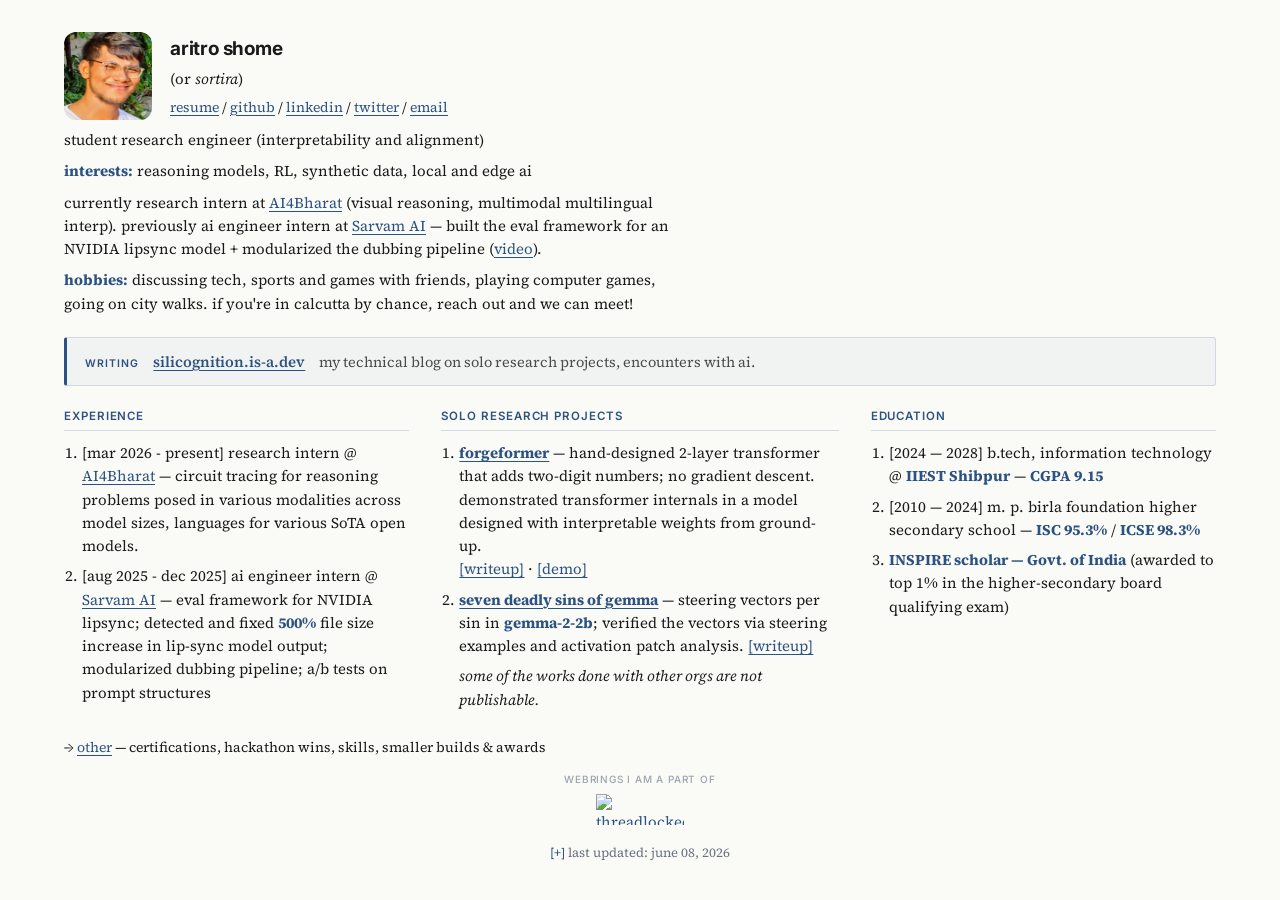
==== index.html @ 431a98e0 "photo update >.<" ====
<!DOCTYPE html>
<html lang="en">

<head>
    <meta charset="UTF-8" />
    <meta name="viewport" content="width=device-width, initial-scale=1.0" />
    <title>Aritro Shome — AI Research Engineer | Interpretability &amp; Alignment</title>
    <meta name="description" content="Aritro Shome (sortira) is a student research engineer working on multimodal and multilingual interpretability, alignment, and safety. Research intern at AI4Bharat; previously AI engineer intern at Sarvam AI." />
    <meta name="author" content="Aritro Shome" />
    <meta name="keywords" content="Aritro Shome, sortira, AI interpretability, alignment, safety, multimodal, multilingual, AI4Bharat, Sarvam AI, mechanistic interpretability, machine learning researcher" />
    <link rel="canonical" href="https://sortira.github.io/" />

    <!-- Open Graph -->
    <meta property="og:type" content="profile" />
    <meta property="og:title" content="Aritro Shome — AI Research Engineer | Interpretability &amp; Alignment" />
    <meta property="og:description" content="Student research engineer working on multimodal and multilingual interpretability, alignment, and safety. Research intern at AI4Bharat; previously at Sarvam AI." />
    <meta property="og:url" content="https://sortira.github.io/" />
    <meta property="og:image" content="https://sortira.github.io/aritro-photo.jpg" />
    <meta property="profile:first_name" content="Aritro" />
    <meta property="profile:last_name" content="Shome" />
    <meta property="profile:username" content="sortira" />

    <!-- Twitter Card -->
    <meta name="twitter:card" content="summary" />
    <meta name="twitter:site" content="@silicognition" />
    <meta name="twitter:creator" content="@silicognition" />
    <meta name="twitter:title" content="Aritro Shome — AI Research Engineer" />
    <meta name="twitter:description" content="Student research engineer working on multimodal and multilingual interpretability, alignment, and safety." />
    <meta name="twitter:image" content="https://sortira.github.io/aritro-photo.jpg" />

    <link rel="icon" href="favicon.ico" type="image/x-icon" />
    <link rel="preconnect" href="https://fonts.googleapis.com" />
    <link rel="preconnect" href="https://fonts.gstatic.com" crossorigin />
    <link href="https://fonts.googleapis.com/css2?family=Source+Serif+4:ital,opsz,wght@0,8..60,400;0,8..60,600;0,8..60,700;1,8..60,400&family=Inter:wght@400;500;600;700&display=swap" rel="stylesheet" />

    <style>
        *,
        *::before,
        *::after {
            box-sizing: border-box;
            margin: 0;
            padding: 0;
        }
        
        html {
            scroll-behavior: smooth;
        }
        
        html {
            background-color: #fafaf7;
            min-height: 100%;
        }
        
        body {
            font-family: 'Source Serif 4', 'Source Serif Pro', Georgia, 'Times New Roman', Times, serif;
            font-size: 15px;
            line-height: 1.55;
            color: #1a1a1a;
            max-width: none;
            margin: 0;
            padding: 32px 64px 28px;
            background: transparent;
        }
        
        a {
            color: #2c5282;
            text-decoration: underline;
            text-decoration-thickness: 1px;
            text-underline-offset: 2.5px;
        }
        
        a:hover {
            color: #3a7ca5;
        }
        
        h1 {
            font-family: 'Inter', -apple-system, BlinkMacSystemFont, 'Segoe UI', sans-serif;
            font-size: 19px;
            font-weight: 700;
            letter-spacing: -0.01em;
        }
        
        h2 {
            font-family: 'Inter', -apple-system, BlinkMacSystemFont, 'Segoe UI', sans-serif;
            font-size: 11.5px;
            font-weight: 600;
            text-transform: uppercase;
            letter-spacing: 0.08em;
            color: #2c5282;
            margin-bottom: 12px;
            padding-bottom: 4px;
            border-bottom: 1px solid rgba(44, 82, 130, 0.18);
        }
        
        p {
            margin-bottom: 8px;
        }
        
        em {
            font-style: italic;
        }
        
        ol,
        ul {
            padding-left: 20px;
            margin-bottom: 8px;
        }
        
        li {
            margin-bottom: 3px;
        }
        
        header {
            margin-bottom: 22px;
        }
        
        header>*+* {
            margin-top: 8px;
        }
        
        header h1 {
            margin-bottom: 0;
        }
        
        .intro {
            display: flex;
            align-items: center;
            gap: 18px;
        }
        
        .intro img {
            width: 88px;
            height: 88px;
            border-radius: 12px;
            display: block;
            flex-shrink: 0;
        }
        
        .intro .who>*+* {
            margin-top: 4px;
        }
        
        .intro .who p {
            margin-bottom: 0;
        }
        
        .links-row {
            font-size: 14px;
            margin-top: 6px !important;
        }
        
        .chips {
            display: flex;
            flex-wrap: wrap;
            gap: 6px;
            margin-top: 10px !important;
        }
        
        .chip {
            display: inline-block;
            padding: 2px 10px;
            font-family: 'Inter', -apple-system, BlinkMacSystemFont, 'Segoe UI', sans-serif;
            font-size: 11.5px;
            font-weight: 500;
            line-height: 1.5;
            background: rgba(44, 82, 130, 0.07);
            color: #2c5282;
            border: 1px solid rgba(44, 82, 130, 0.22);
            border-radius: 999px;
            letter-spacing: 0.01em;
        }
        
        .bio {
            max-width: 78ch;
        }
        
        .bio>*+* {
            margin-top: 0;
        }
        
        .hl {
            color: #2c5282;
            font-weight: 700;
        }
        
        .meta {
            list-style: none;
            padding-left: 0;
        }
        
        .meta li {
            margin-bottom: 2px;
        }
        
        .meta li::before {
            content: "- ";
        }
        
        section {
            margin-bottom: 22px;
        }
        
        .grid-3 {
            display: grid;
            grid-template-columns: 1fr 1.15fr 1fr;
            gap: 32px;
            margin-bottom: 18px;
        }
        
        section .col h2 {
            margin-bottom: 10px;
        }
        
        section .col ol {
            padding-left: 18px;
        }
        
        section .col li {
            margin-bottom: 7px;
        }
        
        .col .q {
            color: #2c5282;
            font-weight: 700;
        }
        
        .more-link {
            margin-top: 8px;
            font-size: 14px;
        }
        
        .blog-banner {
            display: flex;
            align-items: baseline;
            flex-wrap: wrap;
            gap: 14px;
            padding: 12px 18px;
            margin-bottom: 22px;
            background: rgba(44, 82, 130, 0.045);
            border: 1px solid rgba(44, 82, 130, 0.16);
            border-left: 3px solid #2c5282;
            border-radius: 3px;
        }
        
        .blog-banner .label {
            font-family: 'Inter', -apple-system, BlinkMacSystemFont, 'Segoe UI', sans-serif;
            font-size: 10.5px;
            font-weight: 600;
            text-transform: uppercase;
            letter-spacing: 0.1em;
            color: #2c5282;
        }
        
        .blog-banner .desc {
            color: #4a4a4a;
            font-size: 14.5px;
        }
        
        .blog-banner a.blog-url {
            font-weight: 600;
        }
        
        .footer {
            text-align: center;
            font-size: 13px;
            color: #6b7280;
            margin-top: 18px;
        }
        
        .footer .accent {
            color: #2c5282;
        }
        
        .webring-section {
            text-align: center;
            margin-top: 14px;
            margin-bottom: 6px;
        }
        
        .webring-label {
            display: block;
            font-family: 'Inter', -apple-system, BlinkMacSystemFont, 'Segoe UI', sans-serif;
            font-size: 10px;
            font-weight: 500;
            text-transform: uppercase;
            letter-spacing: 0.08em;
            color: #9ca3af;
            text-decoration: none;
            margin-bottom: 6px;
        }
        
        .webring-label:hover {
            color: #6b7280;
        }
        
        .webring {
            display: flex;
            align-items: center;
            justify-content: center;
            gap: 12px;
        }
        
        .webring img {
            display: block;
            image-rendering: pixelated;
        }
        
        .webring a.webring-nav {
            font-family: 'Inter', -apple-system, BlinkMacSystemFont, 'Segoe UI', sans-serif;
            font-size: 15px;
            color: #2c5282;
            text-decoration: none;
        }
        
        .webring a.webring-nav:hover {
            color: #3a7ca5;
        }
        
        @media (max-width: 1100px) {
            body {
                padding: 32px 32px 32px;
            }
            .grid-3 {
                grid-template-columns: 1fr 1fr;
                gap: 32px;
            }
            .grid-3 .col.projects {
                grid-column: 1 / -1;
            }
        }
        
        @media (max-width: 760px) {
            body {
                padding: 28px 22px 28px;
                font-size: 13.5px;
            }
            .intro {
                gap: 14px;
            }
            .intro img {
                width: 64px;
                height: 64px;
                border-radius: 10px;
            }
            .grid-3 {
                grid-template-columns: 1fr;
                gap: 28px;
            }
            .grid-3 .col.projects {
                grid-column: auto;
            }
        }
    </style>
    <script data-goatcounter="https://portfolio1.goatcounter.com/count" async src="//gc.zgo.at/count.js"></script>
    <script type="application/ld+json">
        {
            "@context": "https://schema.org",
            "@type": "Person",
            "name": "Aritro Shome",
            "alternateName": "sortira",
            "url": "https://sortira.github.io/",
            "image": "https://sortira.github.io/aritro-photo.jpg",
            "email": "aritro.shome.official@gmail.com",
            "sameAs": [
                "https://github.com/sortira",
                "https://www.linkedin.com/in/aritroshome/",
                "https://x.com/silicognition"
            ],
            "jobTitle": "Research Intern",
            "worksFor": {
                "@type": "Organization",
                "name": "AI4Bharat",
                "url": "http://ai4bharat.iitm.ac.in/"
            },
            "alumniOf": {
                "@type": "CollegeOrUniversity",
                "name": "IIEST Shibpur"
            },
            "knowsAbout": ["AI interpretability", "alignment", "safety", "multimodal AI", "multilingual NLP", "reinforcement learning", "mechanistic interpretability", "machine learning", "artificial intelligence", "local and edge ai",
                "software engineering"
            ]
        }
    </script>
</head>

<body>

    <header>
        <div class="intro">
            <img src="aritro-photo.jpg" alt="aritro shome — photo" />
            <div class="who">
                <h1>aritro shome</h1>
                <p>(or <em>sortira</em>)</p>
                <p class="links-row">
                    <a href="https://drive.google.com/file/d/1JtkdZkX85Hy6TOKlFG-4fkhxviCFgkAP/view?usp=sharing" target="_blank" rel="noopener noreferrer">resume</a> /
                    <a href="https://github.com/sortira" target="_blank" rel="noopener noreferrer">github</a> /
                    <a href="https://www.linkedin.com/in/aritroshome/" target="_blank" rel="noopener noreferrer">linkedin</a> /
                    <a href="https://x.com/silicognition" target="_blank" rel="noopener noreferrer">twitter</a> /
                    <a href="mailto:aritro.shome.official@gmail.com">email</a>
                </p>
                <!-- <div class="chips" aria-label="research interests">
                    <span class="chip">interpretability</span>
                    <span class="chip">reasoning</span>
                    <span class="chip">alignment &amp; safety research</span>
                    <span class="chip">reinforcement learning</span>
                </div> -->
            </div>
        </div>

        <div class="bio">
            <p>student research engineer (interpretability and alignment) </p>
            <p><span class="hl">interests:</span> reasoning models, RL, synthetic data, local and edge ai</p>
            <p>currently research intern at <a href="http://ai4bharat.iitm.ac.in/" target="_blank" rel="noopener noreferrer">AI4Bharat</a> (visual reasoning, multimodal multilingual interp). previously ai engineer intern at <a href="https://sarvam.ai" target="_blank"
                    rel="noopener noreferrer">Sarvam AI</a> — built the eval framework for an NVIDIA lipsync model + modularized the dubbing pipeline (<a href="https://www.youtube.com/watch?v=KNEJcCtoE4Ml" target="_blank" rel="noopener noreferrer">video</a>).</p>
            <p><span class="hl">hobbies:</span> discussing tech, sports and games with friends, playing computer games, going on city walks. if you're in calcutta by chance, reach out and we can meet!</p>
        </div>
    </header>

    <main>

        <div class="blog-banner">
            <span class="label">writing</span>
            <a class="blog-url" href="https://silicognition.is-a.dev/" target="_blank" rel="noopener noreferrer">silicognition.is-a.dev</a>
            <span class="desc"> my technical blog on solo research projects, encounters with ai.</span>
        </div>

        <section class="grid-3">
            <div class="col experience">
                <h2>experience</h2>
                <ol>
                    <li>[mar 2026 - present] research intern @ <a href="http://ai4bharat.iitm.ac.in/" target="_blank" rel="noopener noreferrer">AI4Bharat</a> — circuit tracing for reasoning problems posed in various modalities across model sizes, languages
                        for various SoTA open models.</li>
                    <li>[aug 2025 - dec 2025] ai engineer intern @ <a href="https://sarvam.ai" target="_blank" rel="noopener noreferrer">Sarvam AI</a> — eval framework for NVIDIA lipsync; detected and fixed <span class="hl">500%</span> file size increase
                        in lip-sync model output; modularized dubbing pipeline; a/b tests on prompt structures</li>
                </ol>
            </div>

            <div class="col projects">
                <h2>solo research projects</h2>
                <ol>
                    <li>
                        <a href="https://silicognition.is-a.dev/post2.html" target="_blank" rel="noopener noreferrer"><strong>forgeformer</strong></a> — hand-designed 2-layer transformer that adds two-digit numbers; no gradient descent. demonstrated transformer
                        internals in a model designed with interpretable weights from ground-up.<br><a href="https://silicognition.is-a.dev/post2.html" target="_blank" rel="noopener noreferrer">[writeup]</a> · <a href="https://aritro.is-a.dev/forgeformer"
                            target="_blank" rel="noopener noreferrer">[demo]</a>
                    </li>
                    <li>
                        <a href="https://silicognition.is-a.dev/post3.html" target="_blank" rel="noopener noreferrer"><strong>seven deadly sins of gemma</strong></a> — steering vectors per sin in <span class="hl">gemma-2-2b</span>; verified the vectors
                        via steering examples and activation patch analysis. <a href="https://silicognition.is-a.dev/post3.html" target="_blank" rel="noopener noreferrer">[writeup]</a>
                    </li>
                    <p><i>some of the works done with other orgs are not publishable.</i></p>
                </ol>
            </div>

            <div class="col education">
                <h2>education</h2>
                <ol>
                    <li>[2024 — 2028] b.tech, information technology @ <span class="hl">IIEST Shibpur</span> — <span class="hl">CGPA 9.15</span></li>
                    <li>[2010 — 2024] m. p. birla foundation higher secondary school — <span class="hl">ISC 95.3%</span> / <span class="hl">ICSE 98.3%</span></li>
                    <li><span class="hl">INSPIRE scholar — Govt. of India</span> (awarded to top 1% in the higher-secondary board qualifying exam)</li>
                </ol>
            </div>
        </section>

        <p class="more-link">→ <a href="other.html">other</a> — certifications, hackathon wins, skills, smaller builds &amp; awards</p>

        <div class="webring-section">
            <a class="webring-label" href="https://en.wikipedia.org/wiki/Webring" target="_blank" rel="noopener noreferrer">webrings i am a part of</a>
            <div class="webring" aria-label="threadlocked webring">

                <a href="https://ring.seggs.lol" target="_blank" rel="noopener noreferrer" title="threadlocked webring">
                    <img width="88" height="31" alt="threadlocked webring badge" src="https://github.com/user-attachments/assets/86fc434f-8b29-4628-b0a3-33cdf4d487c0" />
                </a>

            </div>
        </div>

    </main>

    <p class="footer"><span class="accent">[+]</span> last updated: june 08, 2026</p>

</body>

</html>
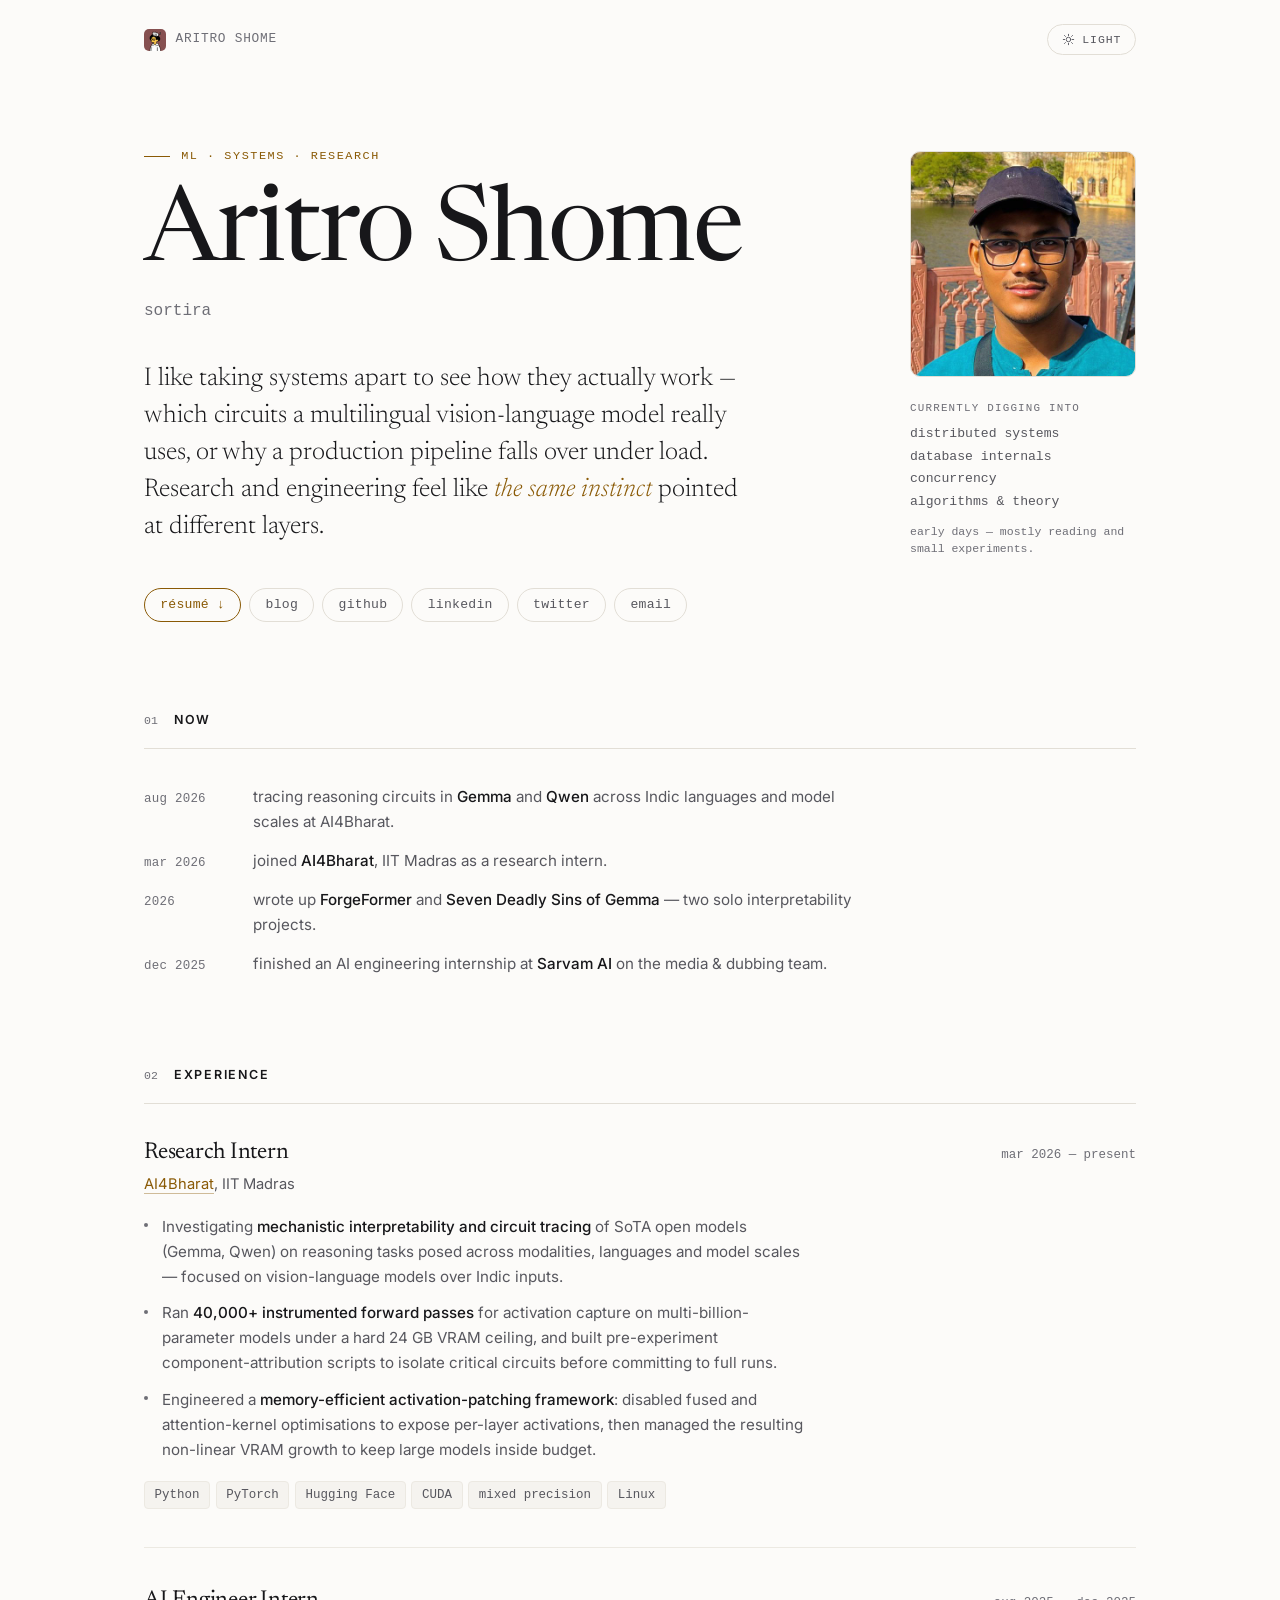
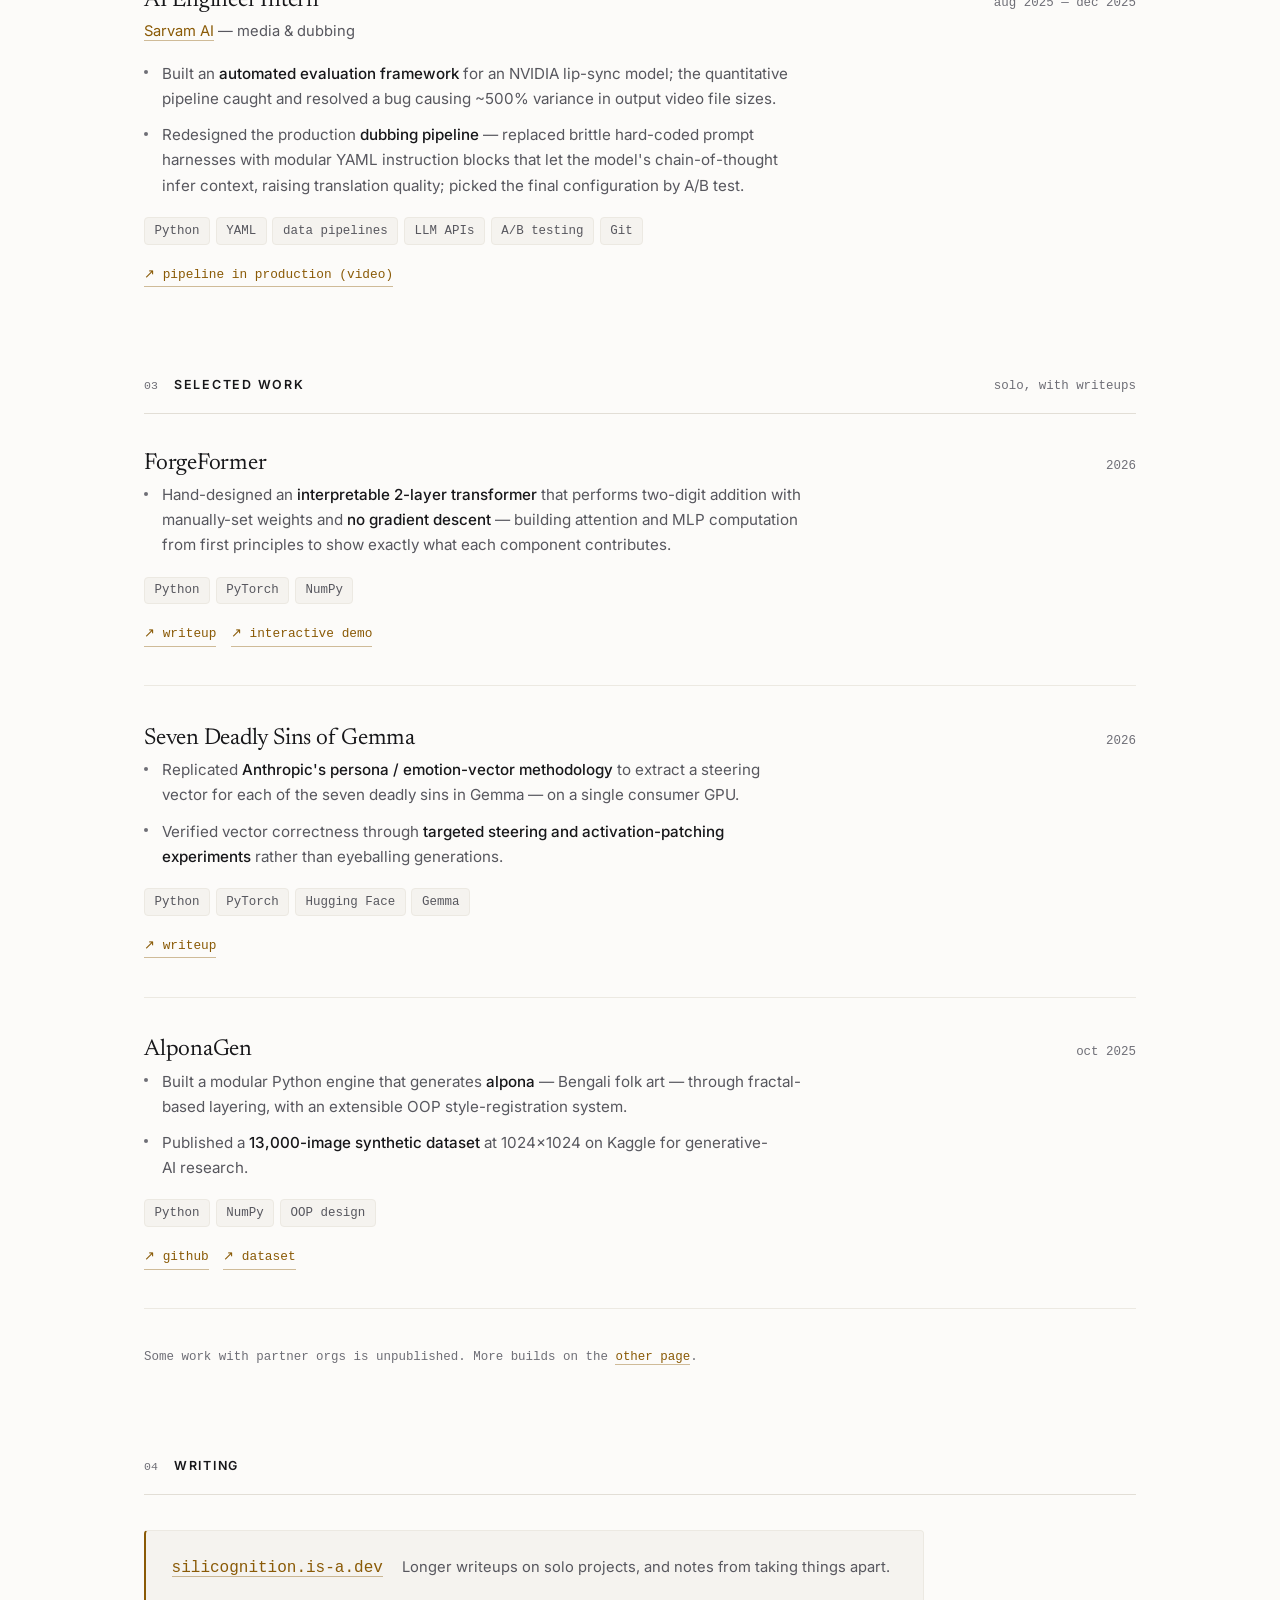
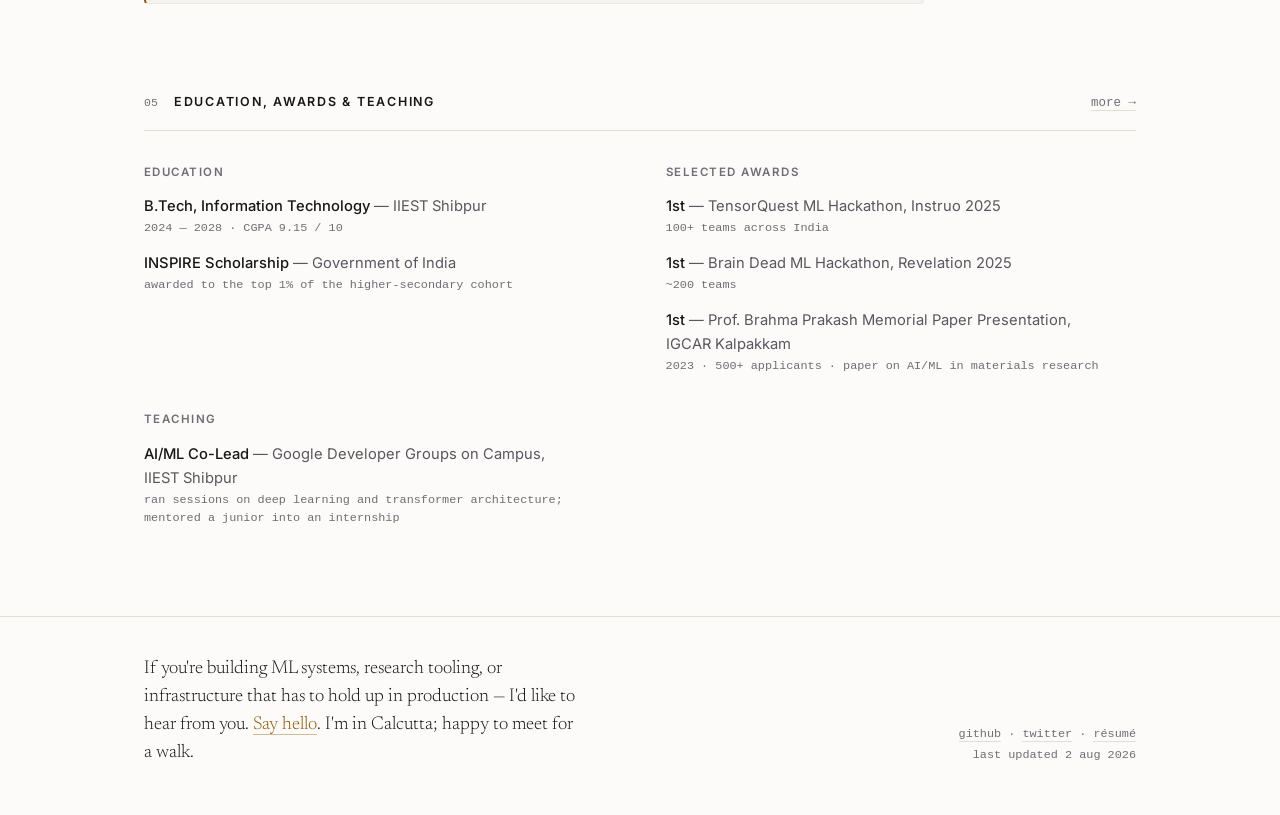
==== commit 7e9a985e: "revamped site again" ====
--- a/index.html
+++ b/index.html
@@ -1,483 +1,344 @@
 <!DOCTYPE html>
-<html lang="en">
+<html lang="en" data-theme="dark">
 
 <head>
     <meta charset="UTF-8" />
     <meta name="viewport" content="width=device-width, initial-scale=1.0" />
-    <title>Aritro Shome — AI Research Engineer | Interpretability &amp; Alignment</title>
-    <meta name="description" content="Aritro Shome (sortira) is a student research engineer working on multimodal and multilingual interpretability, alignment, and safety. Research intern at AI4Bharat; previously AI engineer intern at Sarvam AI." />
+    <title>Aritro Shome — machine learning, systems &amp; research engineering</title>
+    <meta name="description" content="Aritro Shome (sortira) — research intern at AI4Bharat, IIT Madras; previously AI engineer intern at Sarvam AI. Works across ML research, machine-learning engineering and systems: interpretability, evaluation frameworks, and production data pipelines." />
     <meta name="author" content="Aritro Shome" />
-    <meta name="keywords" content="Aritro Shome, sortira, AI interpretability, alignment, safety, multimodal, multilingual, AI4Bharat, Sarvam AI, mechanistic interpretability, machine learning researcher" />
-    <link rel="canonical" href="https://sortira.github.io/" />
+    <link rel="canonical" href="https://aritro.is-a.dev/" />
+    <meta name="theme-color" content="#0b0b0d" media="(prefers-color-scheme: dark)" />
+    <meta name="theme-color" content="#fcfbf9" media="(prefers-color-scheme: light)" />
 
     <!-- Open Graph -->
     <meta property="og:type" content="profile" />
-    <meta property="og:title" content="Aritro Shome — AI Research Engineer | Interpretability &amp; Alignment" />
-    <meta property="og:description" content="Student research engineer working on multimodal and multilingual interpretability, alignment, and safety. Research intern at AI4Bharat; previously at Sarvam AI." />
-    <meta property="og:url" content="https://sortira.github.io/" />
-    <meta property="og:image" content="https://sortira.github.io/aritro-photo.jpg" />
+    <meta property="og:site_name" content="Aritro Shome" />
+    <meta property="og:title" content="Aritro Shome — machine learning, systems &amp; research engineering" />
+    <meta property="og:description" content="Research intern at AI4Bharat, IIT Madras. Previously Sarvam AI. ML research, ML engineering and systems." />
+    <meta property="og:url" content="https://aritro.is-a.dev/" />
+    <meta property="og:image" content="https://aritro.is-a.dev/og.png" />
+    <meta property="og:image:width" content="1200" />
+    <meta property="og:image:height" content="630" />
+    <meta property="og:image:alt" content="Aritro Shome — machine learning, systems and research engineering." />
     <meta property="profile:first_name" content="Aritro" />
     <meta property="profile:last_name" content="Shome" />
     <meta property="profile:username" content="sortira" />
 
-    <!-- Twitter Card -->
-    <meta name="twitter:card" content="summary" />
+    <!-- Twitter -->
+    <meta name="twitter:card" content="summary_large_image" />
     <meta name="twitter:site" content="@silicognition" />
     <meta name="twitter:creator" content="@silicognition" />
-    <meta name="twitter:title" content="Aritro Shome — AI Research Engineer" />
-    <meta name="twitter:description" content="Student research engineer working on multimodal and multilingual interpretability, alignment, and safety." />
-    <meta name="twitter:image" content="https://sortira.github.io/aritro-photo.jpg" />
-
-    <link rel="icon" href="favicon.ico" type="image/x-icon" />
+    <meta name="twitter:title" content="Aritro Shome — machine learning, systems &amp; research engineering" />
+    <meta name="twitter:description" content="Research intern at AI4Bharat, IIT Madras. Previously Sarvam AI. ML research, ML engineering and systems." />
+    <meta name="twitter:image" content="https://aritro.is-a.dev/og.png" />
+
+    <link rel="icon" href="icon-32.png" sizes="32x32" type="image/png" />
+    <link rel="icon" href="icon-512.png" sizes="512x512" type="image/png" />
+    <link rel="apple-touch-icon" href="apple-touch-icon.png" />
+
     <link rel="preconnect" href="https://fonts.googleapis.com" />
     <link rel="preconnect" href="https://fonts.gstatic.com" crossorigin />
-    <link href="https://fonts.googleapis.com/css2?family=Source+Serif+4:ital,opsz,wght@0,8..60,400;0,8..60,600;0,8..60,700;1,8..60,400&family=Inter:wght@400;500;600;700&display=swap" rel="stylesheet" />
-
-    <style>
-        *,
-        *::before,
-        *::after {
-            box-sizing: border-box;
-            margin: 0;
-            padding: 0;
-        }
-        
-        html {
-            scroll-behavior: smooth;
-        }
-        
-        html {
-            background-color: #fafaf7;
-            min-height: 100%;
-        }
-        
-        body {
-            font-family: 'Source Serif 4', 'Source Serif Pro', Georgia, 'Times New Roman', Times, serif;
-            font-size: 15px;
-            line-height: 1.55;
-            color: #1a1a1a;
-            max-width: none;
-            margin: 0;
-            padding: 32px 64px 28px;
-            background: transparent;
-        }
-        
-        a {
-            color: #2c5282;
-            text-decoration: underline;
-            text-decoration-thickness: 1px;
-            text-underline-offset: 2.5px;
-        }
-        
-        a:hover {
-            color: #3a7ca5;
-        }
-        
-        h1 {
-            font-family: 'Inter', -apple-system, BlinkMacSystemFont, 'Segoe UI', sans-serif;
-            font-size: 19px;
-            font-weight: 700;
-            letter-spacing: -0.01em;
-        }
-        
-        h2 {
-            font-family: 'Inter', -apple-system, BlinkMacSystemFont, 'Segoe UI', sans-serif;
-            font-size: 11.5px;
-            font-weight: 600;
-            text-transform: uppercase;
-            letter-spacing: 0.08em;
-            color: #2c5282;
-            margin-bottom: 12px;
-            padding-bottom: 4px;
-            border-bottom: 1px solid rgba(44, 82, 130, 0.18);
-        }
-        
-        p {
-            margin-bottom: 8px;
-        }
-        
-        em {
-            font-style: italic;
-        }
-        
-        ol,
-        ul {
-            padding-left: 20px;
-            margin-bottom: 8px;
-        }
-        
-        li {
-            margin-bottom: 3px;
-        }
-        
-        header {
-            margin-bottom: 22px;
-        }
-        
-        header>*+* {
-            margin-top: 8px;
-        }
-        
-        header h1 {
-            margin-bottom: 0;
-        }
-        
-        .intro {
-            display: flex;
-            align-items: center;
-            gap: 18px;
-        }
-        
-        .intro img {
-            width: 88px;
-            height: 88px;
-            border-radius: 12px;
-            display: block;
-            flex-shrink: 0;
-        }
-        
-        .intro .who>*+* {
-            margin-top: 4px;
-        }
-        
-        .intro .who p {
-            margin-bottom: 0;
-        }
-        
-        .links-row {
-            font-size: 14px;
-            margin-top: 6px !important;
-        }
-        
-        .chips {
-            display: flex;
-            flex-wrap: wrap;
-            gap: 6px;
-            margin-top: 10px !important;
-        }
-        
-        .chip {
-            display: inline-block;
-            padding: 2px 10px;
-            font-family: 'Inter', -apple-system, BlinkMacSystemFont, 'Segoe UI', sans-serif;
-            font-size: 11.5px;
-            font-weight: 500;
-            line-height: 1.5;
-            background: rgba(44, 82, 130, 0.07);
-            color: #2c5282;
-            border: 1px solid rgba(44, 82, 130, 0.22);
-            border-radius: 999px;
-            letter-spacing: 0.01em;
-        }
-        
-        .bio {
-            max-width: 78ch;
-        }
-        
-        .bio>*+* {
-            margin-top: 0;
-        }
-        
-        .hl {
-            color: #2c5282;
-            font-weight: 700;
-        }
-        
-        .meta {
-            list-style: none;
-            padding-left: 0;
-        }
-        
-        .meta li {
-            margin-bottom: 2px;
-        }
-        
-        .meta li::before {
-            content: "- ";
-        }
-        
-        section {
-            margin-bottom: 22px;
-        }
-        
-        .grid-3 {
-            display: grid;
-            grid-template-columns: 1fr 1.15fr 1fr;
-            gap: 32px;
-            margin-bottom: 18px;
-        }
-        
-        section .col h2 {
-            margin-bottom: 10px;
-        }
-        
-        section .col ol {
-            padding-left: 18px;
-        }
-        
-        section .col li {
-            margin-bottom: 7px;
-        }
-        
-        .col .q {
-            color: #2c5282;
-            font-weight: 700;
-        }
-        
-        .more-link {
-            margin-top: 8px;
-            font-size: 14px;
-        }
-        
-        .blog-banner {
-            display: flex;
-            align-items: baseline;
-            flex-wrap: wrap;
-            gap: 14px;
-            padding: 12px 18px;
-            margin-bottom: 22px;
-            background: rgba(44, 82, 130, 0.045);
-            border: 1px solid rgba(44, 82, 130, 0.16);
-            border-left: 3px solid #2c5282;
-            border-radius: 3px;
-        }
-        
-        .blog-banner .label {
-            font-family: 'Inter', -apple-system, BlinkMacSystemFont, 'Segoe UI', sans-serif;
-            font-size: 10.5px;
-            font-weight: 600;
-            text-transform: uppercase;
-            letter-spacing: 0.1em;
-            color: #2c5282;
-        }
-        
-        .blog-banner .desc {
-            color: #4a4a4a;
-            font-size: 14.5px;
-        }
-        
-        .blog-banner a.blog-url {
-            font-weight: 600;
-        }
-        
-        .footer {
-            text-align: center;
-            font-size: 13px;
-            color: #6b7280;
-            margin-top: 18px;
-        }
-        
-        .footer .accent {
-            color: #2c5282;
-        }
-        
-        .webring-section {
-            text-align: center;
-            margin-top: 14px;
-            margin-bottom: 6px;
-        }
-        
-        .webring-label {
-            display: block;
-            font-family: 'Inter', -apple-system, BlinkMacSystemFont, 'Segoe UI', sans-serif;
-            font-size: 10px;
-            font-weight: 500;
-            text-transform: uppercase;
-            letter-spacing: 0.08em;
-            color: #9ca3af;
-            text-decoration: none;
-            margin-bottom: 6px;
-        }
-        
-        .webring-label:hover {
-            color: #6b7280;
-        }
-        
-        .webring {
-            display: flex;
-            align-items: center;
-            justify-content: center;
-            gap: 12px;
-        }
-        
-        .webring img {
-            display: block;
-            image-rendering: pixelated;
-        }
-        
-        .webring a.webring-nav {
-            font-family: 'Inter', -apple-system, BlinkMacSystemFont, 'Segoe UI', sans-serif;
-            font-size: 15px;
-            color: #2c5282;
-            text-decoration: none;
-        }
-        
-        .webring a.webring-nav:hover {
-            color: #3a7ca5;
-        }
-        
-        @media (max-width: 1100px) {
-            body {
-                padding: 32px 32px 32px;
-            }
-            .grid-3 {
-                grid-template-columns: 1fr 1fr;
-                gap: 32px;
-            }
-            .grid-3 .col.projects {
-                grid-column: 1 / -1;
-            }
-        }
-        
-        @media (max-width: 760px) {
-            body {
-                padding: 28px 22px 28px;
-                font-size: 13.5px;
-            }
-            .intro {
-                gap: 14px;
-            }
-            .intro img {
-                width: 64px;
-                height: 64px;
-                border-radius: 10px;
-            }
-            .grid-3 {
-                grid-template-columns: 1fr;
-                gap: 28px;
-            }
-            .grid-3 .col.projects {
-                grid-column: auto;
-            }
-        }
-    </style>
+    <link href="https://fonts.googleapis.com/css2?family=Newsreader:opsz,wght@6..72,300..600&family=Inter:wght@400..600&display=swap" rel="stylesheet" />
+    <link rel="stylesheet" href="site.css" />
+
+    <script>
+        /* read the saved theme before first paint so there is no flash */
+        (function () {
+            var s = null;
+            try { s = localStorage.getItem('theme'); } catch (e) {}
+            document.documentElement.setAttribute('data-theme',
+                s || (window.matchMedia('(prefers-color-scheme: light)').matches ? 'light' : 'dark'));
+        })();
+    </script>
+    <script src="site.js" defer></script>
     <script data-goatcounter="https://portfolio1.goatcounter.com/count" async src="//gc.zgo.at/count.js"></script>
+
     <script type="application/ld+json">
         {
             "@context": "https://schema.org",
             "@type": "Person",
             "name": "Aritro Shome",
             "alternateName": "sortira",
-            "url": "https://sortira.github.io/",
-            "image": "https://sortira.github.io/aritro-photo.jpg",
+            "url": "https://aritro.is-a.dev/",
+            "image": "https://aritro.is-a.dev/portrait.jpg",
             "email": "aritro.shome.official@gmail.com",
-            "sameAs": [
-                "https://github.com/sortira",
-                "https://www.linkedin.com/in/aritroshome/",
-                "https://x.com/silicognition"
-            ],
             "jobTitle": "Research Intern",
-            "worksFor": {
-                "@type": "Organization",
-                "name": "AI4Bharat",
-                "url": "http://ai4bharat.iitm.ac.in/"
-            },
-            "alumniOf": {
-                "@type": "CollegeOrUniversity",
-                "name": "IIEST Shibpur"
-            },
-            "knowsAbout": ["AI interpretability", "alignment", "safety", "multimodal AI", "multilingual NLP", "reinforcement learning", "mechanistic interpretability", "machine learning", "artificial intelligence", "local and edge ai",
-                "software engineering"
-            ]
+            "description": "Student engineer working across machine-learning research, ML engineering and systems — interpretability, evaluation frameworks and production data pipelines.",
+            "sameAs": ["https://github.com/sortira", "https://www.linkedin.com/in/aritroshome/", "https://x.com/silicognition", "https://silicognition.is-a.dev/"],
+            "worksFor": { "@type": "Organization", "name": "AI4Bharat, IIT Madras", "url": "https://ai4bharat.iitm.ac.in/" },
+            "alumniOf": { "@type": "CollegeOrUniversity", "name": "Indian Institute of Engineering Science and Technology, Shibpur" },
+            "knowsAbout": ["software engineering", "machine learning engineering", "mechanistic interpretability", "model evaluation", "data pipelines", "distributed systems", "concurrency", "database internals", "algorithms and data structures", "vision-language models", "multilingual NLP", "CUDA", "PyTorch"]
         }
     </script>
 </head>
 
 <body>
-
-    <header>
-        <div class="intro">
-            <img src="aritro-photo.jpg" alt="aritro shome — photo" />
-            <div class="who">
-                <h1>aritro shome</h1>
-                <p>(or <em>sortira</em>)</p>
-                <p class="links-row">
-                    <a href="https://drive.google.com/file/d/1JtkdZkX85Hy6TOKlFG-4fkhxviCFgkAP/view?usp=sharing" target="_blank" rel="noopener noreferrer">resume</a> /
-                    <a href="https://github.com/sortira" target="_blank" rel="noopener noreferrer">github</a> /
-                    <a href="https://www.linkedin.com/in/aritroshome/" target="_blank" rel="noopener noreferrer">linkedin</a> /
-                    <a href="https://x.com/silicognition" target="_blank" rel="noopener noreferrer">twitter</a> /
-                    <a href="mailto:aritro.shome.official@gmail.com">email</a>
-                </p>
-                <!-- <div class="chips" aria-label="research interests">
-                    <span class="chip">interpretability</span>
-                    <span class="chip">reasoning</span>
-                    <span class="chip">alignment &amp; safety research</span>
-                    <span class="chip">reinforcement learning</span>
-                </div> -->
-            </div>
+    <a class="skip" href="#main">skip to content</a>
+
+    <div class="shell">
+        <div class="topbar">
+            <a class="wordmark" href="/" aria-label="Aritro Shome — home">
+                <img src="icon-32.png" alt="" width="22" height="22" />
+                <span>aritro shome</span>
+            </a>
+            <button class="theme-btn" id="theme-btn" type="button" aria-label="Switch colour theme">
+                <svg class="i-sun" viewBox="0 0 24 24" aria-hidden="true"><circle cx="12" cy="12" r="4.2"/><path d="M12 2.4v2.4M12 19.2v2.4M4.6 4.6l1.7 1.7M17.7 17.7l1.7 1.7M2.4 12h2.4M19.2 12h2.4M4.6 19.4l1.7-1.7M17.7 6.3l1.7-1.7"/></svg>
+                <svg class="i-moon" viewBox="0 0 24 24" aria-hidden="true"><path d="M20.5 14.4A8.6 8.6 0 1 1 9.6 3.5a6.9 6.9 0 0 0 10.9 10.9Z"/></svg>
+                <span id="theme-label">dark</span>
+            </button>
         </div>
-
-        <div class="bio">
-            <p>student research engineer (interpretability and alignment) </p>
-            <p><span class="hl">interests:</span> reasoning models, RL, synthetic data, local and edge ai</p>
-            <p>currently research intern at <a href="http://ai4bharat.iitm.ac.in/" target="_blank" rel="noopener noreferrer">AI4Bharat</a> (visual reasoning, multimodal multilingual interp). previously ai engineer intern at <a href="https://sarvam.ai" target="_blank"
-                    rel="noopener noreferrer">Sarvam AI</a> — built the eval framework for an NVIDIA lipsync model + modularized the dubbing pipeline (<a href="https://www.youtube.com/watch?v=KNEJcCtoE4Ml" target="_blank" rel="noopener noreferrer">video</a>).</p>
-            <p><span class="hl">hobbies:</span> discussing tech, sports and games with friends, playing computer games, going on city walks. if you're in calcutta by chance, reach out and we can meet!</p>
-        </div>
-    </header>
-
-    <main>
-
-        <div class="blog-banner">
-            <span class="label">writing</span>
-            <a class="blog-url" href="https://silicognition.is-a.dev/" target="_blank" rel="noopener noreferrer">silicognition.is-a.dev</a>
-            <span class="desc"> my technical blog on solo research projects, encounters with ai.</span>
-        </div>
-
-        <section class="grid-3">
-            <div class="col experience">
-                <h2>experience</h2>
-                <ol>
-                    <li>[mar 2026 - present] research intern @ <a href="http://ai4bharat.iitm.ac.in/" target="_blank" rel="noopener noreferrer">AI4Bharat</a> — circuit tracing for reasoning problems posed in various modalities across model sizes, languages
-                        for various SoTA open models.</li>
-                    <li>[aug 2025 - dec 2025] ai engineer intern @ <a href="https://sarvam.ai" target="_blank" rel="noopener noreferrer">Sarvam AI</a> — eval framework for NVIDIA lipsync; detected and fixed <span class="hl">500%</span> file size increase
-                        in lip-sync model output; modularized dubbing pipeline; a/b tests on prompt structures</li>
-                </ol>
-            </div>
-
-            <div class="col projects">
-                <h2>solo research projects</h2>
-                <ol>
+    </div>
+
+    <main id="main">
+        <div class="shell">
+
+            <!-- ============================ hero ============================ -->
+            <header class="hero">
+                <div class="hero-grid">
+                    <div>
+                        <p class="eyebrow">ml · systems · research</p>
+                        <h1>Aritro Shome</h1>
+                        <p class="handle">sortira</p>
+
+                        <p class="lede">I like taking systems apart to see how they actually work — which circuits a multilingual vision-language model really uses, or why a production pipeline falls over under load. Research and engineering feel like
+                            <em>the same instinct</em> pointed at different layers.</p>
+
+                        <nav class="linkrow" aria-label="Profiles and documents">
+                            <a class="primary" href="resume.pdf">résumé ↓</a>
+                            <a href="https://silicognition.is-a.dev/" target="_blank" rel="noopener noreferrer">blog</a>
+                            <a href="https://github.com/sortira" target="_blank" rel="noopener noreferrer">github</a>
+                            <a href="https://www.linkedin.com/in/aritroshome/" target="_blank" rel="noopener noreferrer">linkedin</a>
+                            <a href="https://x.com/silicognition" target="_blank" rel="noopener noreferrer">twitter</a>
+                            <a href="mailto:aritro.shome.official@gmail.com">email</a>
+                        </nav>
+                    </div>
+
+                    <div class="figure-stack">
+                        <img class="portrait" src="portrait.jpg" width="226" height="226" alt="Aritro Shome" />
+                        <aside class="sidenote">
+                            <h2>currently digging into</h2>
+                            <ul>
+                                <li>distributed systems</li>
+                                <li>database internals</li>
+                                <li>concurrency</li>
+                                <li>algorithms &amp; theory</li>
+                            </ul>
+                            <p>early days — mostly reading and small experiments.</p>
+                        </aside>
+                    </div>
+                </div>
+            </header>
+
+            <!-- ============================ now ============================= -->
+            <section aria-labelledby="s-now">
+                <div class="sec-head">
+                    <span class="idx">01</span>
+                    <h2 id="s-now">now</h2>
+                </div>
+                <ul class="now">
                     <li>
-                        <a href="https://silicognition.is-a.dev/post2.html" target="_blank" rel="noopener noreferrer"><strong>forgeformer</strong></a> — hand-designed 2-layer transformer that adds two-digit numbers; no gradient descent. demonstrated transformer
-                        internals in a model designed with interpretable weights from ground-up.<br><a href="https://silicognition.is-a.dev/post2.html" target="_blank" rel="noopener noreferrer">[writeup]</a> · <a href="https://aritro.is-a.dev/forgeformer"
-                            target="_blank" rel="noopener noreferrer">[demo]</a>
+                        <time datetime="2026-08">aug 2026</time>
+                        <p>tracing reasoning circuits in <b>Gemma</b> and <b>Qwen</b> across Indic languages and model scales at AI4Bharat.</p>
                     </li>
                     <li>
-                        <a href="https://silicognition.is-a.dev/post3.html" target="_blank" rel="noopener noreferrer"><strong>seven deadly sins of gemma</strong></a> — steering vectors per sin in <span class="hl">gemma-2-2b</span>; verified the vectors
-                        via steering examples and activation patch analysis. <a href="https://silicognition.is-a.dev/post3.html" target="_blank" rel="noopener noreferrer">[writeup]</a>
+                        <time datetime="2026-03">mar 2026</time>
+                        <p>joined <b>AI4Bharat</b>, IIT Madras as a research intern.</p>
                     </li>
-                    <p><i>some of the works done with other orgs are not publishable.</i></p>
-                </ol>
+                    <li>
+                        <time datetime="2026">2026</time>
+                        <p>wrote up <b>ForgeFormer</b> and <b>Seven Deadly Sins of Gemma</b> — two solo interpretability projects.</p>
+                    </li>
+                    <li>
+                        <time datetime="2025-12">dec 2025</time>
+                        <p>finished an AI engineering internship at <b>Sarvam AI</b> on the media &amp; dubbing team.</p>
+                    </li>
+                </ul>
+            </section>
+
+            <!-- ======================= research & eng ======================= -->
+            <section aria-labelledby="s-res">
+                <div class="sec-head">
+                    <span class="idx">02</span>
+                    <h2 id="s-res">experience</h2>
+                </div>
+
+                <article class="entry">
+                    <div class="entry-top">
+                        <h3>Research Intern</h3>
+                        <span class="when">mar 2026 — present</span>
+                    </div>
+                    <p class="entry-org"><a href="https://ai4bharat.iitm.ac.in/" target="_blank" rel="noopener noreferrer">AI4Bharat</a>, IIT Madras</p>
+                    <ul>
+                        <li>Investigating <strong>mechanistic interpretability and circuit tracing</strong> of SoTA open models (Gemma, Qwen) on reasoning tasks posed across modalities, languages and model scales — focused on vision-language models over
+                            Indic inputs.</li>
+                        <li>Ran <strong>40,000+ instrumented forward passes</strong> for activation capture on multi-billion-parameter models under a hard 24 GB VRAM ceiling, and built pre-experiment component-attribution scripts to isolate critical
+                            circuits before committing to full runs.</li>
+                        <li>Engineered a <strong>memory-efficient activation-patching framework</strong>: disabled fused and attention-kernel optimisations to expose per-layer activations, then managed the resulting non-linear VRAM growth to keep large
+                            models inside budget.</li>
+                    </ul>
+                    <div class="tags">
+                        <span>Python</span><span>PyTorch</span><span>Hugging Face</span><span>CUDA</span><span>mixed precision</span><span>Linux</span>
+                    </div>
+                </article>
+
+                <article class="entry">
+                    <div class="entry-top">
+                        <h3>AI Engineer Intern</h3>
+                        <span class="when">aug 2025 — dec 2025</span>
+                    </div>
+                    <p class="entry-org"><a href="https://www.sarvam.ai/" target="_blank" rel="noopener noreferrer">Sarvam AI</a> — media &amp; dubbing</p>
+                    <ul>
+                        <li>Built an <strong>automated evaluation framework</strong> for an NVIDIA lip-sync model; the quantitative pipeline caught and resolved a bug causing ~500% variance in output video file sizes.</li>
+                        <li>Redesigned the production <strong>dubbing pipeline</strong> — replaced brittle hard-coded prompt harnesses with modular YAML instruction blocks that let the model's chain-of-thought infer context, raising translation quality;
+                            picked the final configuration by A/B test.</li>
+                    </ul>
+                    <div class="tags">
+                        <span>Python</span><span>YAML</span><span>data pipelines</span><span>LLM APIs</span><span>A/B testing</span><span>Git</span>
+                    </div>
+                    <div class="refs">
+                        <a href="https://www.youtube.com/watch?v=KNEJcCtoE4M" target="_blank" rel="noopener noreferrer">↗ pipeline in production (video)</a>
+                    </div>
+                </article>
+            </section>
+
+            <!-- ======================== selected work ======================= -->
+            <section aria-labelledby="s-work">
+                <div class="sec-head">
+                    <span class="idx">03</span>
+                    <h2 id="s-work">selected work</h2>
+                    <span class="aside">solo, with writeups</span>
+                </div>
+
+                <article class="entry">
+                    <div class="entry-top">
+                        <h3>ForgeFormer</h3>
+                        <span class="when">2026</span>
+                    </div>
+                    <ul>
+                        <li>Hand-designed an <strong>interpretable 2-layer transformer</strong> that performs two-digit addition with manually-set weights and <strong>no gradient descent</strong> — building attention and MLP computation from first
+                            principles to show exactly what each component contributes.</li>
+                    </ul>
+                    <div class="tags">
+                        <span>Python</span><span>PyTorch</span><span>NumPy</span>
+                    </div>
+                    <div class="refs">
+                        <a href="https://silicognition.is-a.dev/post2.html" target="_blank" rel="noopener noreferrer">↗ writeup</a>
+                        <a href="https://aritro.is-a.dev/forgeformer/">↗ interactive demo</a>
+                    </div>
+                </article>
+
+                <article class="entry">
+                    <div class="entry-top">
+                        <h3>Seven Deadly Sins of Gemma</h3>
+                        <span class="when">2026</span>
+                    </div>
+                    <ul>
+                        <li>Replicated <strong>Anthropic's persona / emotion-vector methodology</strong> to extract a steering vector for each of the seven deadly sins in Gemma — on a single consumer GPU.</li>
+                        <li>Verified vector correctness through <strong>targeted steering and activation-patching experiments</strong> rather than eyeballing generations.</li>
+                    </ul>
+                    <div class="tags">
+                        <span>Python</span><span>PyTorch</span><span>Hugging Face</span><span>Gemma</span>
+                    </div>
+                    <div class="refs">
+                        <a href="https://silicognition.is-a.dev/post3.html" target="_blank" rel="noopener noreferrer">↗ writeup</a>
+                    </div>
+                </article>
+
+                <article class="entry">
+                    <div class="entry-top">
+                        <h3>AlponaGen</h3>
+                        <span class="when">oct 2025</span>
+                    </div>
+                    <ul>
+                        <li>Built a modular Python engine that generates <strong>alpona</strong> — Bengali folk art — through fractal-based layering, with an extensible OOP style-registration system.</li>
+                        <li>Published a <strong>13,000-image synthetic dataset</strong> at 1024×1024 on Kaggle for generative-AI research.</li>
+                    </ul>
+                    <div class="tags">
+                        <span>Python</span><span>NumPy</span><span>OOP design</span>
+                    </div>
+                    <div class="refs">
+                        <a href="https://github.com/sortira/alpona-gen" target="_blank" rel="noopener noreferrer">↗ github</a>
+                        <a href="https://www.kaggle.com/datasets/ar1tr0/alpona-gen" target="_blank" rel="noopener noreferrer">↗ dataset</a>
+                    </div>
+                </article>
+
+                <p class="note">Some work with partner orgs is unpublished. More builds on the <a href="other.html">other page</a>.</p>
+            </section>
+
+            <!-- =========================== writing ========================== -->
+            <section aria-labelledby="s-write">
+                <div class="sec-head">
+                    <span class="idx">04</span>
+                    <h2 id="s-write">writing</h2>
+                </div>
+                <div class="writing">
+                    <a class="url" href="https://silicognition.is-a.dev/" target="_blank" rel="noopener noreferrer">silicognition.is-a.dev</a>
+                    <p>Longer writeups on solo projects, and notes from taking things apart.</p>
+                </div>
+            </section>
+
+            <!-- ========================= credentials ======================== -->
+            <section aria-labelledby="s-cred">
+                <div class="sec-head">
+                    <span class="idx">05</span>
+                    <h2 id="s-cred">education, awards &amp; teaching</h2>
+                    <span class="aside"><a class="plain" href="other.html">more →</a></span>
+                </div>
+                <div class="cred">
+                    <div>
+                        <h3>education</h3>
+                        <ul>
+                            <li><b>B.Tech, Information Technology</b> — IIEST Shibpur
+                                <span class="sub">2024 — 2028 · CGPA 9.15 / 10</span>
+                            </li>
+                            <li><b>INSPIRE Scholarship</b> — Government of India
+                                <span class="sub">awarded to the top 1% of the higher-secondary cohort</span>
+                            </li>
+                        </ul>
+                    </div>
+                    <div>
+                        <h3>selected awards</h3>
+                        <ul>
+                            <li><b>1st</b> — TensorQuest ML Hackathon, Instruo 2025
+                                <span class="sub">100+ teams across India</span>
+                            </li>
+                            <li><b>1st</b> — Brain Dead ML Hackathon, Revelation 2025
+                                <span class="sub">~200 teams</span>
+                            </li>
+                            <li><b>1st</b> — Prof. Brahma Prakash Memorial Paper Presentation, IGCAR Kalpakkam
+                                <span class="sub">2023 · 500+ applicants · paper on AI/ML in materials research</span>
+                            </li>
+                        </ul>
+                    </div>
+                    <div>
+                        <h3>teaching</h3>
+                        <ul>
+                            <li><b>AI/ML Co-Lead</b> — Google Developer Groups on Campus, IIEST Shibpur
+                                <span class="sub">ran sessions on deep learning and transformer architecture; mentored a junior into an internship</span>
+                            </li>
+                        </ul>
+                    </div>
+                </div>
+            </section>
+
+        </div>
+
+        <!-- ============================ footer ============================ -->
+        <footer>
+            <div class="shell">
+                <div class="foot-grid">
+                    <p class="foot-say">If you're building ML systems, research tooling, or infrastructure that has to hold up in production — I'd like to hear from you. <a href="mailto:aritro.shome.official@gmail.com">Say hello</a>. I'm in Calcutta;
+                        happy to meet for a walk.</p>
+                    <p class="foot-meta">
+                        <a href="https://github.com/sortira" target="_blank" rel="noopener noreferrer">github</a> ·
+                        <a href="https://x.com/silicognition" target="_blank" rel="noopener noreferrer">twitter</a> ·
+                        <a href="resume.pdf">résumé</a><br /> last updated <time datetime="2026-08-02">2 aug 2026</time>
+                    </p>
+                </div>
             </div>
-
-            <div class="col education">
-                <h2>education</h2>
-                <ol>
-                    <li>[2024 — 2028] b.tech, information technology @ <span class="hl">IIEST Shibpur</span> — <span class="hl">CGPA 9.15</span></li>
-                    <li>[2010 — 2024] m. p. birla foundation higher secondary school — <span class="hl">ISC 95.3%</span> / <span class="hl">ICSE 98.3%</span></li>
-                    <li><span class="hl">INSPIRE scholar — Govt. of India</span> (awarded to top 1% in the higher-secondary board qualifying exam)</li>
-                </ol>
-            </div>
-        </section>
-
-        <p class="more-link">→ <a href="other.html">other</a> — certifications, hackathon wins, skills, smaller builds &amp; awards</p>
-
-        <div class="webring-section">
-            <a class="webring-label" href="https://en.wikipedia.org/wiki/Webring" target="_blank" rel="noopener noreferrer">webrings i am a part of</a>
-            <div class="webring" aria-label="threadlocked webring">
-
-                <a href="https://ring.seggs.lol" target="_blank" rel="noopener noreferrer" title="threadlocked webring">
-                    <img width="88" height="31" alt="threadlocked webring badge" src="https://github.com/user-attachments/assets/86fc434f-8b29-4628-b0a3-33cdf4d487c0" />
-                </a>
-
-            </div>
-        </div>
-
+        </footer>
     </main>
-
-    <p class="footer"><span class="accent">[+]</span> last updated: june 08, 2026</p>
-
 </body>
 
-</html>+</html>
--- a/site.css
+++ b/site.css
@@ -0,0 +1,780 @@
+/* ==========================================================================
+   aritro.is-a.dev — shared stylesheet
+   tokens · base · layout · components · responsive
+   ========================================================================== */
+
+
+/* ---------------------------------------------------------------- tokens -- */
+
+:root {
+    --ink: #e9e9ec;
+    --ink-muted: #a6a6ae;
+    --ink-faint: #7e7e88;
+    --bg: #0b0b0d;
+    --bg-raised: #131316;
+    --rule: #26262c;
+    --rule-soft: #1b1b20;
+    --accent: #fbc44b;
+    --accent-ink: #fbc44b;
+    --accent-wash: rgba(251, 196, 75, .09);
+    --accent-line: rgba(251, 196, 75, .40);
+    --sans: 'Inter', -apple-system, BlinkMacSystemFont, 'Segoe UI', system-ui, sans-serif;
+    --serif: 'Newsreader', Constantia, Georgia, 'Times New Roman', serif;
+    --mono: ui-monospace, SFMono-Regular, 'SF Mono', Consolas, 'Liberation Mono', Menlo, monospace;
+    --shell: 1120px;
+    --prose: 66ch;
+    --step: clamp(3.5rem, 7vw, 5.5rem);
+    color-scheme: dark;
+}
+
+[data-theme="light"] {
+    --ink: #17171a;
+    --ink-muted: #57575e;
+    --ink-faint: #6e6e76;
+    --bg: #fcfbf9;
+    --bg-raised: #f5f3ef;
+    --rule: #e2ded6;
+    --rule-soft: #ece9e2;
+    --accent: #8a5a06;
+    --accent-ink: #8a5a06;
+    --accent-wash: rgba(138, 90, 6, .07);
+    --accent-line: rgba(138, 90, 6, .40);
+    color-scheme: light;
+}
+
+
+/* ------------------------------------------------------------------ base -- */
+
+*,
+*::before,
+*::after {
+    box-sizing: border-box;
+    margin: 0;
+    padding: 0;
+}
+
+html {
+    -webkit-text-size-adjust: 100%;
+}
+
+body {
+    background: var(--bg);
+    color: var(--ink);
+    font-family: var(--sans);
+    font-size: 16px;
+    line-height: 1.65;
+    font-weight: 400;
+    -webkit-font-smoothing: antialiased;
+    -moz-osx-font-smoothing: grayscale;
+    overflow-x: hidden;
+}
+
+::selection {
+    background: var(--accent);
+    color: #0b0b0d;
+}
+
+[data-theme="light"] ::selection {
+    color: #fcfbf9;
+}
+
+
+/* ---------------------------------------------------------------- layout -- */
+
+.shell {
+    max-width: var(--shell);
+    margin: 0 auto;
+    padding: 0 clamp(1.25rem, 5vw, 4rem);
+}
+
+
+/* ----------------------------------------------------------------- links -- */
+
+
+/* the accent colour means "interactive". nothing else gets it. */
+
+a {
+    color: var(--accent-ink);
+    text-decoration: none;
+    border-bottom: 1px solid var(--accent-line);
+    transition: border-color .18s ease, background-color .18s ease, color .18s ease;
+}
+
+a:hover {
+    border-bottom-color: var(--accent-ink);
+    background: var(--accent-wash);
+}
+
+a:focus-visible,
+button:focus-visible {
+    outline: 2px solid var(--accent-ink);
+    outline-offset: 3px;
+    border-radius: 2px;
+}
+
+a.plain {
+    color: inherit;
+    border-bottom-color: var(--rule);
+}
+
+a.plain:hover {
+    color: var(--accent-ink);
+    border-bottom-color: var(--accent-ink);
+}
+
+.skip {
+    position: absolute;
+    left: 1rem;
+    top: -4rem;
+    z-index: 99;
+    background: var(--accent);
+    color: #0b0b0d;
+    font: 600 .85rem/1 var(--sans);
+    padding: .7rem 1.1rem;
+    border: 0;
+    border-radius: 4px;
+}
+
+[data-theme="light"] .skip {
+    color: #fcfbf9;
+}
+
+.skip:focus {
+    top: 1rem;
+}
+
+
+/* ---------------------------------------------------------------- topbar -- */
+
+.topbar {
+    display: flex;
+    align-items: center;
+    justify-content: space-between;
+    gap: 1rem;
+    padding: 1.5rem 0 0;
+}
+
+.wordmark {
+    display: inline-flex;
+    align-items: center;
+    gap: .6rem;
+    font: 500 .8rem/1 var(--mono);
+    letter-spacing: .06em;
+    text-transform: uppercase;
+    color: var(--ink-faint);
+    border: 0;
+}
+
+.wordmark:hover {
+    background: none;
+    color: var(--ink);
+}
+
+.wordmark img {
+    width: 22px;
+    height: 22px;
+    border-radius: 5px;
+    display: block;
+}
+
+.theme-btn {
+    display: inline-flex;
+    align-items: center;
+    gap: .45rem;
+    background: none;
+    border: 1px solid var(--rule);
+    border-radius: 999px;
+    color: var(--ink-muted);
+    font: 500 .72rem/1 var(--mono);
+    letter-spacing: .08em;
+    text-transform: uppercase;
+    padding: .5rem .85rem;
+    cursor: pointer;
+    transition: border-color .18s ease, color .18s ease;
+}
+
+.theme-btn:hover {
+    border-color: var(--accent-ink);
+    color: var(--ink);
+}
+
+.theme-btn svg {
+    width: 13px;
+    height: 13px;
+    fill: none;
+    stroke: currentColor;
+    stroke-width: 1.7;
+    stroke-linecap: round;
+}
+
+[data-theme="dark"] .i-sun {
+    display: none;
+}
+
+[data-theme="light"] .i-moon {
+    display: none;
+}
+
+
+/* ------------------------------------------------------------------ hero -- */
+
+.hero {
+    padding: clamp(3rem, 8vw, 6rem) 0 0;
+}
+
+.eyebrow {
+    display: flex;
+    align-items: center;
+    gap: .7rem;
+    font: 500 .74rem/1 var(--mono);
+    letter-spacing: .13em;
+    text-transform: uppercase;
+    color: var(--accent-ink);
+    margin-bottom: 1.5rem;
+}
+
+.eyebrow::before {
+    content: "";
+    width: 26px;
+    height: 1px;
+    background: var(--accent-ink);
+    flex: none;
+}
+
+.hero h1 {
+    font-family: var(--serif);
+    font-size: clamp(3.1rem, 10.5vw, 6.5rem);
+    font-weight: 400;
+    line-height: .95;
+    letter-spacing: -.025em;
+    font-optical-sizing: auto;
+}
+
+.hero .handle {
+    font: 400 1rem/1 var(--mono);
+    color: var(--ink-faint);
+    margin-top: 1.1rem;
+}
+
+.lede {
+    font-family: var(--serif);
+    font-size: clamp(1.26rem, 2.4vw, 1.6rem);
+    line-height: 1.45;
+    font-weight: 300;
+    color: var(--ink);
+    margin-top: 2.6rem;
+    max-width: 44ch;
+    text-wrap: pretty;
+}
+
+.lede em {
+    font-style: italic;
+    color: var(--accent-ink);
+}
+
+.hero-grid {
+    display: grid;
+    grid-template-columns: minmax(0, 1fr) auto;
+    gap: clamp(2rem, 5vw, 4.5rem);
+    align-items: start;
+}
+
+
+/* -------------------------------------------------- portrait + sidenote -- */
+
+.figure-stack {
+    display: flex;
+    flex-direction: column;
+    gap: 1.6rem;
+    width: clamp(180px, 22vw, 226px);
+}
+
+.portrait {
+    width: 100%;
+    /* height:auto is required — the width/height attrs on the <img> are
+     presentational hints that would otherwise beat aspect-ratio */
+    height: auto;
+    aspect-ratio: 1;
+    border-radius: 10px;
+    display: block;
+    object-fit: cover;
+    filter: saturate(.94);
+    border: 1px solid var(--rule);
+}
+
+
+/* margin note — quiet by design */
+
+.sidenote h2 {
+    font: 500 .68rem/1 var(--mono);
+    letter-spacing: .11em;
+    text-transform: uppercase;
+    color: var(--ink-faint);
+    margin-bottom: .7rem;
+}
+
+.sidenote ul {
+    list-style: none;
+    display: grid;
+    gap: .28rem;
+}
+
+.sidenote li {
+    font: 400 .82rem/1.4 var(--mono);
+    color: var(--ink-muted);
+}
+
+.sidenote p {
+    font: 400 .72rem/1.5 var(--mono);
+    color: var(--ink-faint);
+    margin-top: .7rem;
+}
+
+
+/* -------------------------------------------------------------- link row -- */
+
+.linkrow {
+    display: flex;
+    flex-wrap: wrap;
+    gap: .45rem .5rem;
+    margin-top: 2.6rem;
+    font: 500 .82rem/1 var(--mono);
+    letter-spacing: .02em;
+}
+
+.linkrow a {
+    border: 1px solid var(--rule);
+    border-radius: 999px;
+    padding: .58rem .95rem;
+    color: var(--ink-muted);
+}
+
+.linkrow a:hover {
+    color: var(--ink);
+    border-color: var(--accent-ink);
+    background: var(--accent-wash);
+}
+
+.linkrow a.primary {
+    border-color: var(--accent-ink);
+    color: var(--accent-ink);
+}
+
+
+/* -------------------------------------------------------------- sections -- */
+
+section {
+    padding: var(--step) 0 0;
+}
+
+.sec-head {
+    display: flex;
+    align-items: baseline;
+    gap: 1rem;
+    padding-bottom: 1.1rem;
+    margin-bottom: 2.2rem;
+    border-bottom: 1px solid var(--rule);
+}
+
+.sec-head h2 {
+    font-family: var(--sans);
+    font-size: .78rem;
+    font-weight: 600;
+    letter-spacing: .14em;
+    text-transform: uppercase;
+    color: var(--ink);
+}
+
+.sec-head .idx {
+    font: 400 .72rem/1 var(--mono);
+    color: var(--ink-faint);
+    flex: none;
+}
+
+.sec-head .aside {
+    margin-left: auto;
+    font: 400 .78rem/1 var(--mono);
+    color: var(--ink-faint);
+    flex: none;
+}
+
+
+/* a quiet standalone footnote */
+
+.note {
+    font: 400 .78rem/1.6 var(--mono);
+    color: var(--ink-faint);
+}
+
+
+/* ------------------------------------------------------------------- now -- */
+
+.now {
+    list-style: none;
+    display: grid;
+    gap: .85rem;
+    max-width: 72ch;
+}
+
+.now li {
+    display: grid;
+    grid-template-columns: 5.6rem minmax(0, 1fr);
+    gap: 1.2rem;
+    align-items: baseline;
+}
+
+.now time {
+    font: 400 .78rem/1.6 var(--mono);
+    color: var(--ink-faint);
+    letter-spacing: .02em;
+    white-space: nowrap;
+}
+
+.now p {
+    color: var(--ink-muted);
+    font-size: .95rem;
+}
+
+.now b {
+    color: var(--ink);
+    font-weight: 500;
+}
+
+
+/* --------------------------------------------------------------- entries -- */
+
+.entry {
+    padding: 0 0 2.4rem;
+    margin-bottom: 2.4rem;
+    border-bottom: 1px solid var(--rule-soft);
+}
+
+.entry:last-child {
+    border-bottom: 0;
+    margin-bottom: 0;
+    padding-bottom: 0;
+}
+
+.entry-top {
+    display: flex;
+    flex-wrap: wrap;
+    align-items: baseline;
+    gap: .4rem 1rem;
+    margin-bottom: .3rem;
+}
+
+.entry-top h3 {
+    font-family: var(--serif);
+    font-size: 1.44rem;
+    font-weight: 400;
+    line-height: 1.2;
+    letter-spacing: -.01em;
+}
+
+.entry-top .when {
+    margin-left: auto;
+    font: 400 .78rem/1.6 var(--mono);
+    color: var(--ink-faint);
+    white-space: nowrap;
+}
+
+.entry-org {
+    font-size: .92rem;
+    color: var(--ink-muted);
+    margin-bottom: 1.1rem;
+}
+
+.entry ul {
+    list-style: none;
+    display: grid;
+    gap: .7rem;
+    max-width: var(--prose);
+}
+
+.entry ul li {
+    position: relative;
+    padding-left: 1.1rem;
+    color: var(--ink-muted);
+    font-size: .95rem;
+    text-wrap: pretty;
+}
+
+.entry ul li::before {
+    content: "";
+    position: absolute;
+    left: 0;
+    top: .62em;
+    width: 4px;
+    height: 4px;
+    border-radius: 50%;
+    background: var(--ink-faint);
+}
+
+.entry ul strong {
+    color: var(--ink);
+    font-weight: 500;
+}
+
+.entry .tags {
+    margin-top: 1.2rem;
+}
+
+
+/* ------------------------------------------------------------------ refs -- */
+
+.refs {
+    display: flex;
+    flex-wrap: wrap;
+    gap: .3rem .9rem;
+    margin-top: 1.2rem;
+    font: 500 .8rem/1 var(--mono);
+}
+
+.refs a {
+    padding: .3rem 0;
+}
+
+
+/* --------------------------------------------------------------- writing -- */
+
+.writing {
+    display: flex;
+    flex-wrap: wrap;
+    align-items: baseline;
+    gap: .5rem 1.2rem;
+    padding: 1.5rem 1.6rem;
+    background: var(--bg-raised);
+    border: 1px solid var(--rule-soft);
+    border-left: 2px solid var(--accent-ink);
+    border-radius: 4px;
+    max-width: 78ch;
+}
+
+.writing .url {
+    font: 500 1rem/1 var(--mono);
+}
+
+.writing p {
+    color: var(--ink-muted);
+    font-size: .92rem;
+}
+
+
+/* ----------------------------------------------------------- credentials -- */
+
+.cred {
+    display: grid;
+    grid-template-columns: repeat(auto-fit, minmax(min(100%, 300px), 1fr));
+    gap: 2.4rem clamp(2rem, 4vw, 3.5rem);
+    max-width: 100ch;
+}
+
+.cred h3 {
+    font: 600 .72rem/1 var(--sans);
+    letter-spacing: .13em;
+    text-transform: uppercase;
+    color: var(--ink-faint);
+    margin-bottom: 1rem;
+}
+
+.cred ul {
+    list-style: none;
+    display: grid;
+    gap: .8rem;
+}
+
+.cred li {
+    font-size: .92rem;
+    color: var(--ink-muted);
+    text-wrap: pretty;
+}
+
+.cred li b {
+    color: var(--ink);
+    font-weight: 500;
+}
+
+.cred li .sub {
+    display: block;
+    font: 400 .74rem/1.5 var(--mono);
+    color: var(--ink-faint);
+    margin-top: .12rem;
+}
+
+
+/* ---------------------------------------------------------------- builds -- */
+
+.builds {
+    list-style: none;
+    display: grid;
+    gap: 1.15rem;
+    max-width: 80ch;
+}
+
+.builds li {
+    font-size: .95rem;
+    color: var(--ink-muted);
+    text-wrap: pretty;
+}
+
+.builds li b {
+    color: var(--ink);
+    font-weight: 500;
+}
+
+.page-intro {
+    color: var(--ink-muted);
+    max-width: var(--prose);
+    margin-top: 1.2rem;
+    text-wrap: pretty;
+}
+
+
+/* ------------------------------------------------------------ tag groups -- */
+
+
+/* tech-stack chips (entries) and skill/cert groups (other.html) */
+
+.taggroup {
+    display: grid;
+    gap: 1.6rem;
+    max-width: 88ch;
+}
+
+.taggroup .row {
+    display: grid;
+    grid-template-columns: 9.5rem minmax(0, 1fr);
+    gap: .4rem 1.4rem;
+    align-items: start;
+}
+
+.taggroup .row h3 {
+    font: 600 .72rem/1.7 var(--sans);
+    letter-spacing: .13em;
+    text-transform: uppercase;
+    color: var(--ink-faint);
+}
+
+.taggroup .row h3 .wip {
+    display: block;
+    font-weight: 400;
+    letter-spacing: .06em;
+    text-transform: none;
+    font-family: var(--mono);
+    font-size: .68rem;
+}
+
+.tags {
+    display: flex;
+    flex-wrap: wrap;
+    gap: .35rem;
+}
+
+.tags span,
+.tags a {
+    font: 400 .78rem/1 var(--mono);
+    color: var(--ink-muted);
+    background: var(--bg-raised);
+    border: 1px solid var(--rule-soft);
+    border-radius: 4px;
+    padding: .42rem .6rem;
+}
+
+.tags a {
+    color: var(--accent-ink);
+    border-color: var(--accent-line);
+}
+
+.tags a:hover {
+    border-color: var(--accent-ink);
+}
+
+
+/* ---------------------------------------------------------------- footer -- */
+
+footer {
+    margin-top: var(--step);
+    padding: 2.4rem 0 3rem;
+    border-top: 1px solid var(--rule);
+}
+
+.foot-grid {
+    display: flex;
+    flex-wrap: wrap;
+    gap: 1.6rem 2.5rem;
+    align-items: flex-end;
+    justify-content: space-between;
+}
+
+.foot-say {
+    font-family: var(--serif);
+    font-size: 1.16rem;
+    font-weight: 300;
+    line-height: 1.5;
+    max-width: 44ch;
+    color: var(--ink);
+}
+
+.foot-meta {
+    font: 400 .74rem/1.8 var(--mono);
+    color: var(--ink-faint);
+    text-align: right;
+}
+
+.foot-meta a {
+    color: var(--ink-faint);
+    border-bottom-color: var(--rule);
+}
+
+.foot-meta a:hover {
+    color: var(--ink);
+}
+
+
+/* ------------------------------------------------------------ responsive -- */
+
+@media (max-width: 760px) {
+     :root {
+        --step: 3.25rem;
+    }
+    .hero-grid {
+        grid-template-columns: 1fr;
+        gap: 2.2rem;
+    }
+    .figure-stack {
+        width: 100%;
+        gap: 1.4rem;
+    }
+    .portrait {
+        width: 116px;
+    }
+    .lede {
+        max-width: none;
+        margin-top: 2rem;
+    }
+    .entry-top .when {
+        margin-left: 0;
+        width: 100%;
+    }
+    .now li,
+    .taggroup .row {
+        grid-template-columns: 1fr;
+        gap: .1rem;
+    }
+    .foot-meta {
+        text-align: left;
+    }
+}
+
+
+/* -------------------------------------------------------- reduced motion -- */
+
+@media (prefers-reduced-motion: reduce) {
+    *,
+    *::before,
+    *::after {
+        animation-duration: .001ms !important;
+        animation-delay: 0s !important;
+        transition-duration: .001ms !important;
+    }
+}
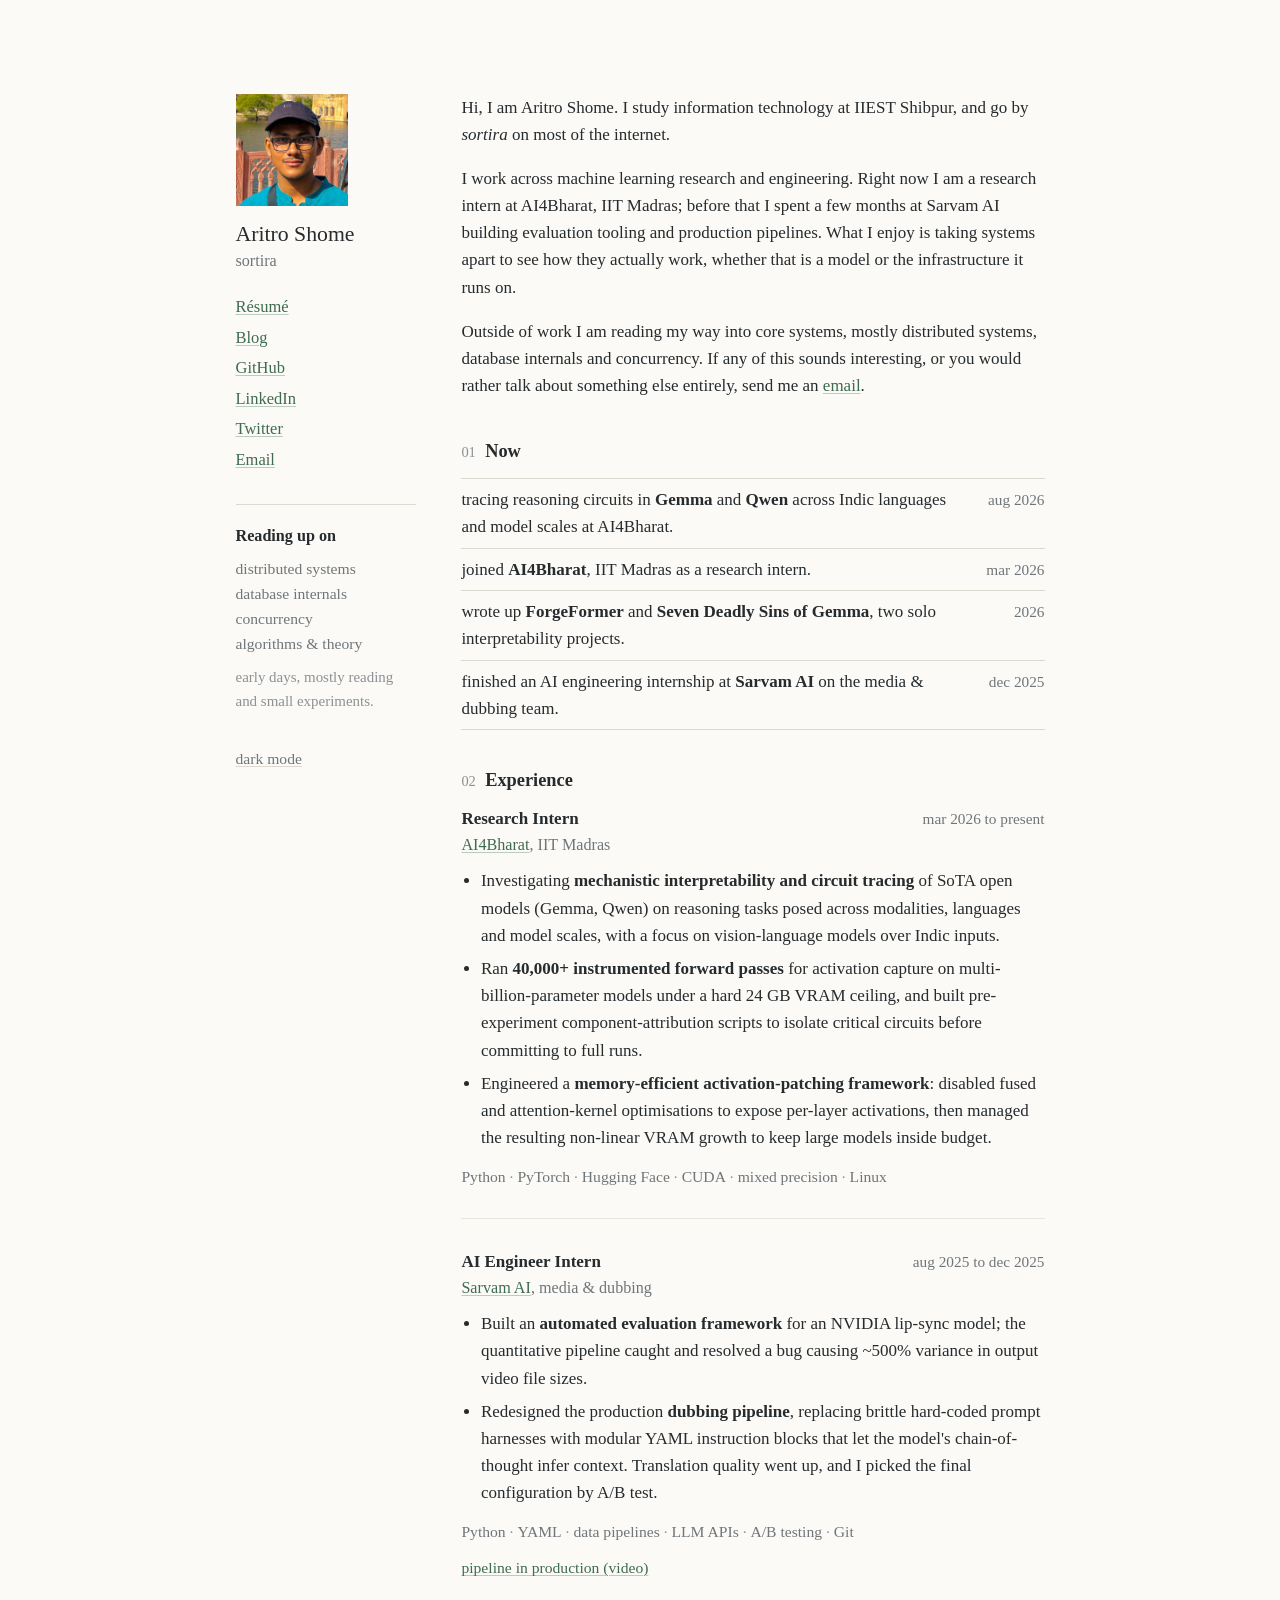
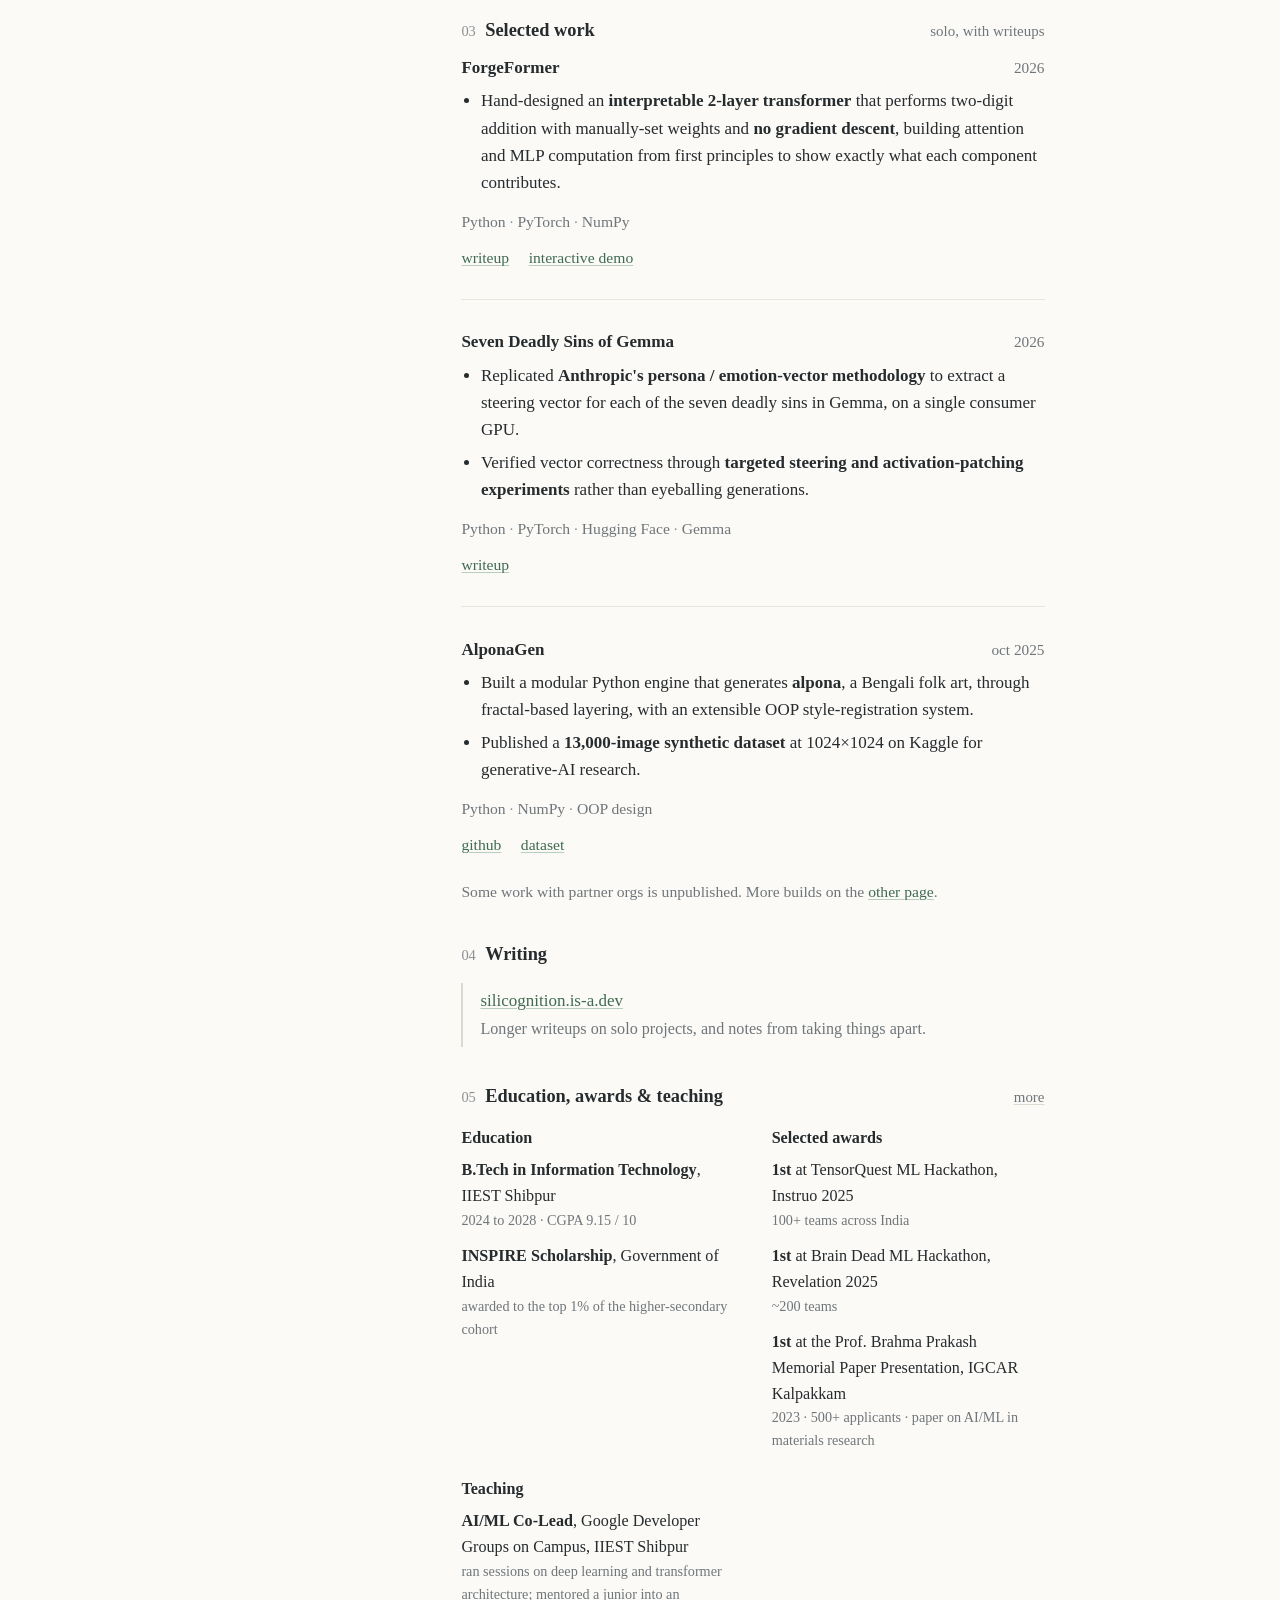
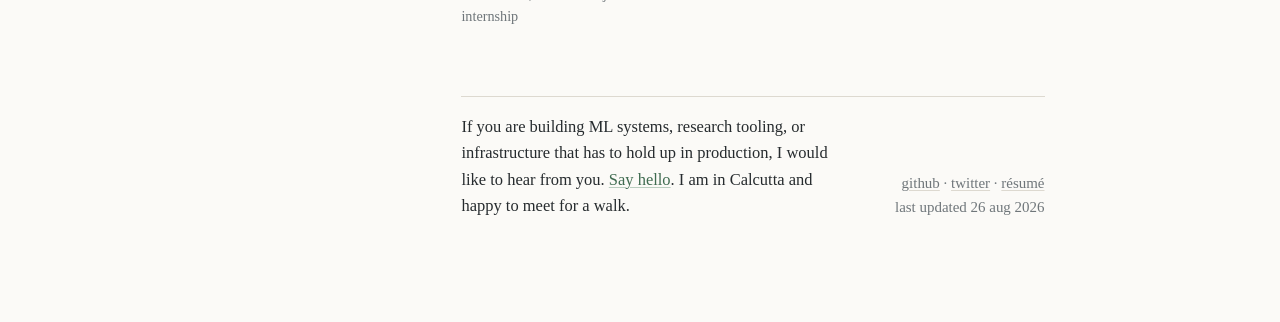
==== commit cbca9ee5: "restyle: plain document layout with a sticky profile rail Rebuilds the site as a quiet reading page:" ====
--- a/index.html
+++ b/index.html
@@ -1,26 +1,26 @@
 <!DOCTYPE html>
-<html lang="en" data-theme="dark">
+<html lang="en" data-theme="light">
 
 <head>
     <meta charset="UTF-8" />
     <meta name="viewport" content="width=device-width, initial-scale=1.0" />
-    <title>Aritro Shome — machine learning, systems &amp; research engineering</title>
-    <meta name="description" content="Aritro Shome (sortira) — research intern at AI4Bharat, IIT Madras; previously AI engineer intern at Sarvam AI. Works across ML research, machine-learning engineering and systems: interpretability, evaluation frameworks, and production data pipelines." />
+    <title>aritro.</title>
+    <meta name="description" content="Aritro Shome (sortira), research intern at AI4Bharat, IIT Madras; previously AI engineer intern at Sarvam AI. Works across ML research, machine-learning engineering and systems." />
     <meta name="author" content="Aritro Shome" />
     <link rel="canonical" href="https://aritro.is-a.dev/" />
-    <meta name="theme-color" content="#0b0b0d" media="(prefers-color-scheme: dark)" />
-    <meta name="theme-color" content="#fcfbf9" media="(prefers-color-scheme: light)" />
+    <meta name="theme-color" content="#16181a" media="(prefers-color-scheme: dark)" />
+    <meta name="theme-color" content="#fbfaf7" media="(prefers-color-scheme: light)" />
 
     <!-- Open Graph -->
     <meta property="og:type" content="profile" />
     <meta property="og:site_name" content="Aritro Shome" />
-    <meta property="og:title" content="Aritro Shome — machine learning, systems &amp; research engineering" />
+    <meta property="og:title" content="Aritro Shome, machine learning, systems &amp; research engineering" />
     <meta property="og:description" content="Research intern at AI4Bharat, IIT Madras. Previously Sarvam AI. ML research, ML engineering and systems." />
     <meta property="og:url" content="https://aritro.is-a.dev/" />
     <meta property="og:image" content="https://aritro.is-a.dev/og.png" />
     <meta property="og:image:width" content="1200" />
     <meta property="og:image:height" content="630" />
-    <meta property="og:image:alt" content="Aritro Shome — machine learning, systems and research engineering." />
+    <meta property="og:image:alt" content="Aritro Shome, machine learning, systems and research engineering." />
     <meta property="profile:first_name" content="Aritro" />
     <meta property="profile:last_name" content="Shome" />
     <meta property="profile:username" content="sortira" />
@@ -29,7 +29,7 @@
     <meta name="twitter:card" content="summary_large_image" />
     <meta name="twitter:site" content="@silicognition" />
     <meta name="twitter:creator" content="@silicognition" />
-    <meta name="twitter:title" content="Aritro Shome — machine learning, systems &amp; research engineering" />
+    <meta name="twitter:title" content="Aritro Shome, machine learning, systems &amp; research engineering" />
     <meta name="twitter:description" content="Research intern at AI4Bharat, IIT Madras. Previously Sarvam AI. ML research, ML engineering and systems." />
     <meta name="twitter:image" content="https://aritro.is-a.dev/og.png" />
 
@@ -37,9 +37,6 @@
     <link rel="icon" href="icon-512.png" sizes="512x512" type="image/png" />
     <link rel="apple-touch-icon" href="apple-touch-icon.png" />
 
-    <link rel="preconnect" href="https://fonts.googleapis.com" />
-    <link rel="preconnect" href="https://fonts.gstatic.com" crossorigin />
-    <link href="https://fonts.googleapis.com/css2?family=Newsreader:opsz,wght@6..72,300..600&family=Inter:wght@400..600&display=swap" rel="stylesheet" />
     <link rel="stylesheet" href="site.css" />
 
     <script>
@@ -48,7 +45,7 @@
             var s = null;
             try { s = localStorage.getItem('theme'); } catch (e) {}
             document.documentElement.setAttribute('data-theme',
-                s || (window.matchMedia('(prefers-color-scheme: light)').matches ? 'light' : 'dark'));
+                s || (window.matchMedia('(prefers-color-scheme: dark)').matches ? 'dark' : 'light'));
         })();
     </script>
     <script src="site.js" defer></script>
@@ -64,7 +61,7 @@
             "image": "https://aritro.is-a.dev/portrait.jpg",
             "email": "aritro.shome.official@gmail.com",
             "jobTitle": "Research Intern",
-            "description": "Student engineer working across machine-learning research, ML engineering and systems — interpretability, evaluation frameworks and production data pipelines.",
+            "description": "Student engineer working across machine-learning research, ML engineering and systems.",
             "sameAs": ["https://github.com/sortira", "https://www.linkedin.com/in/aritroshome/", "https://x.com/silicognition", "https://silicognition.is-a.dev/"],
             "worksFor": { "@type": "Organization", "name": "AI4Bharat, IIT Madras", "url": "https://ai4bharat.iitm.ac.in/" },
             "alumniOf": { "@type": "CollegeOrUniversity", "name": "Indian Institute of Engineering Science and Technology, Shibpur" },
@@ -76,65 +73,57 @@
 <body>
     <a class="skip" href="#main">skip to content</a>
 
-    <div class="shell">
-        <div class="topbar">
-            <a class="wordmark" href="/" aria-label="Aritro Shome — home">
-                <img src="icon-32.png" alt="" width="22" height="22" />
-                <span>aritro shome</span>
-            </a>
-            <button class="theme-btn" id="theme-btn" type="button" aria-label="Switch colour theme">
-                <svg class="i-sun" viewBox="0 0 24 24" aria-hidden="true"><circle cx="12" cy="12" r="4.2"/><path d="M12 2.4v2.4M12 19.2v2.4M4.6 4.6l1.7 1.7M17.7 17.7l1.7 1.7M2.4 12h2.4M19.2 12h2.4M4.6 19.4l1.7-1.7M17.7 6.3l1.7-1.7"/></svg>
-                <svg class="i-moon" viewBox="0 0 24 24" aria-hidden="true"><path d="M20.5 14.4A8.6 8.6 0 1 1 9.6 3.5a6.9 6.9 0 0 0 10.9 10.9Z"/></svg>
-                <span id="theme-label">dark</span>
-            </button>
-        </div>
-    </div>
-
-    <main id="main">
-        <div class="shell">
-
-            <!-- ============================ hero ============================ -->
+    <div class="layout">
+
+        <!-- ============================= rail ============================= -->
+        <aside class="rail profile">
+            <img class="avatar" src="portrait.jpg" width="226" height="226" alt="Aritro Shome" />
+            <h1>Aritro Shome</h1>
+            <p class="handle">sortira</p>
+
+            <nav class="links" aria-label="Profiles and documents">
+                <a href="resume.pdf">Résumé</a>
+                <a href="https://silicognition.is-a.dev/" target="_blank" rel="noopener noreferrer">Blog</a>
+                <a href="https://github.com/sortira" target="_blank" rel="noopener noreferrer">GitHub</a>
+                <a href="https://www.linkedin.com/in/aritroshome/" target="_blank" rel="noopener noreferrer">LinkedIn</a>
+                <a href="https://x.com/silicognition" target="_blank" rel="noopener noreferrer">Twitter</a>
+                <a href="mailto:aritro.shome.official@gmail.com">Email</a>
+            </nav>
+
+            <div class="sidenote">
+                <h2>Reading up on</h2>
+                <ul>
+                    <li>distributed systems</li>
+                    <li>database internals</li>
+                    <li>concurrency</li>
+                    <li>algorithms &amp; theory</li>
+                </ul>
+                <p>early days, mostly reading and small experiments.</p>
+            </div>
+
+            <p class="rail-theme">
+                <button class="theme-btn" id="theme-btn" type="button" aria-label="Switch colour theme"><span id="theme-label">dark mode</span></button>
+            </p>
+        </aside>
+
+        <main id="main" class="flow">
+
+            <!-- ============================ intro ============================ -->
             <header class="hero">
-                <div class="hero-grid">
-                    <div>
-                        <p class="eyebrow">ml · systems · research</p>
-                        <h1>Aritro Shome</h1>
-                        <p class="handle">sortira</p>
-
-                        <p class="lede">I like taking systems apart to see how they actually work — which circuits a multilingual vision-language model really uses, or why a production pipeline falls over under load. Research and engineering feel like
-                            <em>the same instinct</em> pointed at different layers.</p>
-
-                        <nav class="linkrow" aria-label="Profiles and documents">
-                            <a class="primary" href="resume.pdf">résumé ↓</a>
-                            <a href="https://silicognition.is-a.dev/" target="_blank" rel="noopener noreferrer">blog</a>
-                            <a href="https://github.com/sortira" target="_blank" rel="noopener noreferrer">github</a>
-                            <a href="https://www.linkedin.com/in/aritroshome/" target="_blank" rel="noopener noreferrer">linkedin</a>
-                            <a href="https://x.com/silicognition" target="_blank" rel="noopener noreferrer">twitter</a>
-                            <a href="mailto:aritro.shome.official@gmail.com">email</a>
-                        </nav>
-                    </div>
-
-                    <div class="figure-stack">
-                        <img class="portrait" src="portrait.jpg" width="226" height="226" alt="Aritro Shome" />
-                        <aside class="sidenote">
-                            <h2>currently digging into</h2>
-                            <ul>
-                                <li>distributed systems</li>
-                                <li>database internals</li>
-                                <li>concurrency</li>
-                                <li>algorithms &amp; theory</li>
-                            </ul>
-                            <p>early days — mostly reading and small experiments.</p>
-                        </aside>
-                    </div>
-                </div>
+                <p>Hi, I am Aritro Shome. I study information technology at IIEST Shibpur, and go by <i>sortira</i> on most of the internet.</p>
+
+                <p>I work across machine learning research and engineering. Right now I am a research intern at AI4Bharat, IIT Madras; before that I spent a few months at Sarvam AI building evaluation tooling and production pipelines. What I enjoy
+                    is taking systems apart to see how they actually work, whether that is a model or the infrastructure it runs on.</p>
+
+                <p>Outside of work I am reading my way into core systems, mostly distributed systems, database internals and concurrency. If any of this sounds interesting, or you would rather talk about something else entirely, send me an
+                    <a href="mailto:aritro.shome.official@gmail.com">email</a>.</p>
             </header>
 
-            <!-- ============================ now ============================= -->
+            <!-- ============================= now ============================= -->
             <section aria-labelledby="s-now">
                 <div class="sec-head">
                     <span class="idx">01</span>
-                    <h2 id="s-now">now</h2>
+                    <h2 id="s-now">Now</h2>
                 </div>
                 <ul class="now">
                     <li>
@@ -147,7 +136,7 @@
                     </li>
                     <li>
                         <time datetime="2026">2026</time>
-                        <p>wrote up <b>ForgeFormer</b> and <b>Seven Deadly Sins of Gemma</b> — two solo interpretability projects.</p>
+                        <p>wrote up <b>ForgeFormer</b> and <b>Seven Deadly Sins of Gemma</b>, two solo interpretability projects.</p>
                     </li>
                     <li>
                         <time datetime="2025-12">dec 2025</time>
@@ -156,26 +145,26 @@
                 </ul>
             </section>
 
-            <!-- ======================= research & eng ======================= -->
+            <!-- ========================== experience ========================= -->
             <section aria-labelledby="s-res">
                 <div class="sec-head">
                     <span class="idx">02</span>
-                    <h2 id="s-res">experience</h2>
+                    <h2 id="s-res">Experience</h2>
                 </div>
 
                 <article class="entry">
                     <div class="entry-top">
                         <h3>Research Intern</h3>
-                        <span class="when">mar 2026 — present</span>
+                        <span class="when">mar 2026 to present</span>
                     </div>
                     <p class="entry-org"><a href="https://ai4bharat.iitm.ac.in/" target="_blank" rel="noopener noreferrer">AI4Bharat</a>, IIT Madras</p>
                     <ul>
-                        <li>Investigating <strong>mechanistic interpretability and circuit tracing</strong> of SoTA open models (Gemma, Qwen) on reasoning tasks posed across modalities, languages and model scales — focused on vision-language models over
-                            Indic inputs.</li>
+                        <li>Investigating <strong>mechanistic interpretability and circuit tracing</strong> of SoTA open models (Gemma, Qwen) on reasoning tasks posed across modalities, languages and model scales, with a focus on vision-language
+                            models over Indic inputs.</li>
                         <li>Ran <strong>40,000+ instrumented forward passes</strong> for activation capture on multi-billion-parameter models under a hard 24 GB VRAM ceiling, and built pre-experiment component-attribution scripts to isolate critical
                             circuits before committing to full runs.</li>
-                        <li>Engineered a <strong>memory-efficient activation-patching framework</strong>: disabled fused and attention-kernel optimisations to expose per-layer activations, then managed the resulting non-linear VRAM growth to keep large
-                            models inside budget.</li>
+                        <li>Engineered a <strong>memory-efficient activation-patching framework</strong>: disabled fused and attention-kernel optimisations to expose per-layer activations, then managed the resulting non-linear VRAM growth to keep
+                            large models inside budget.</li>
                     </ul>
                     <div class="tags">
                         <span>Python</span><span>PyTorch</span><span>Hugging Face</span><span>CUDA</span><span>mixed precision</span><span>Linux</span>
@@ -185,28 +174,28 @@
                 <article class="entry">
                     <div class="entry-top">
                         <h3>AI Engineer Intern</h3>
-                        <span class="when">aug 2025 — dec 2025</span>
-                    </div>
-                    <p class="entry-org"><a href="https://www.sarvam.ai/" target="_blank" rel="noopener noreferrer">Sarvam AI</a> — media &amp; dubbing</p>
+                        <span class="when">aug 2025 to dec 2025</span>
+                    </div>
+                    <p class="entry-org"><a href="https://www.sarvam.ai/" target="_blank" rel="noopener noreferrer">Sarvam AI</a>, media &amp; dubbing</p>
                     <ul>
                         <li>Built an <strong>automated evaluation framework</strong> for an NVIDIA lip-sync model; the quantitative pipeline caught and resolved a bug causing ~500% variance in output video file sizes.</li>
-                        <li>Redesigned the production <strong>dubbing pipeline</strong> — replaced brittle hard-coded prompt harnesses with modular YAML instruction blocks that let the model's chain-of-thought infer context, raising translation quality;
-                            picked the final configuration by A/B test.</li>
+                        <li>Redesigned the production <strong>dubbing pipeline</strong>, replacing brittle hard-coded prompt harnesses with modular YAML instruction blocks that let the model's chain-of-thought infer context. Translation quality went
+                            up, and I picked the final configuration by A/B test.</li>
                     </ul>
                     <div class="tags">
                         <span>Python</span><span>YAML</span><span>data pipelines</span><span>LLM APIs</span><span>A/B testing</span><span>Git</span>
                     </div>
                     <div class="refs">
-                        <a href="https://www.youtube.com/watch?v=KNEJcCtoE4M" target="_blank" rel="noopener noreferrer">↗ pipeline in production (video)</a>
-                    </div>
-                </article>
-            </section>
-
-            <!-- ======================== selected work ======================= -->
+                        <a href="https://www.youtube.com/watch?v=KNEJcCtoE4M" target="_blank" rel="noopener noreferrer">pipeline in production (video)</a>
+                    </div>
+                </article>
+            </section>
+
+            <!-- ========================= selected work ======================= -->
             <section aria-labelledby="s-work">
                 <div class="sec-head">
                     <span class="idx">03</span>
-                    <h2 id="s-work">selected work</h2>
+                    <h2 id="s-work">Selected work</h2>
                     <span class="aside">solo, with writeups</span>
                 </div>
 
@@ -216,15 +205,15 @@
                         <span class="when">2026</span>
                     </div>
                     <ul>
-                        <li>Hand-designed an <strong>interpretable 2-layer transformer</strong> that performs two-digit addition with manually-set weights and <strong>no gradient descent</strong> — building attention and MLP computation from first
+                        <li>Hand-designed an <strong>interpretable 2-layer transformer</strong> that performs two-digit addition with manually-set weights and <strong>no gradient descent</strong>, building attention and MLP computation from first
                             principles to show exactly what each component contributes.</li>
                     </ul>
                     <div class="tags">
                         <span>Python</span><span>PyTorch</span><span>NumPy</span>
                     </div>
                     <div class="refs">
-                        <a href="https://silicognition.is-a.dev/post2.html" target="_blank" rel="noopener noreferrer">↗ writeup</a>
-                        <a href="https://aritro.is-a.dev/forgeformer/">↗ interactive demo</a>
+                        <a href="https://silicognition.is-a.dev/post2.html" target="_blank" rel="noopener noreferrer">writeup</a>
+                        <a href="https://aritro.is-a.dev/forgeformer/">interactive demo</a>
                     </div>
                 </article>
 
@@ -234,14 +223,14 @@
                         <span class="when">2026</span>
                     </div>
                     <ul>
-                        <li>Replicated <strong>Anthropic's persona / emotion-vector methodology</strong> to extract a steering vector for each of the seven deadly sins in Gemma — on a single consumer GPU.</li>
+                        <li>Replicated <strong>Anthropic's persona / emotion-vector methodology</strong> to extract a steering vector for each of the seven deadly sins in Gemma, on a single consumer GPU.</li>
                         <li>Verified vector correctness through <strong>targeted steering and activation-patching experiments</strong> rather than eyeballing generations.</li>
                     </ul>
                     <div class="tags">
                         <span>Python</span><span>PyTorch</span><span>Hugging Face</span><span>Gemma</span>
                     </div>
                     <div class="refs">
-                        <a href="https://silicognition.is-a.dev/post3.html" target="_blank" rel="noopener noreferrer">↗ writeup</a>
+                        <a href="https://silicognition.is-a.dev/post3.html" target="_blank" rel="noopener noreferrer">writeup</a>
                     </div>
                 </article>
 
@@ -251,26 +240,26 @@
                         <span class="when">oct 2025</span>
                     </div>
                     <ul>
-                        <li>Built a modular Python engine that generates <strong>alpona</strong> — Bengali folk art — through fractal-based layering, with an extensible OOP style-registration system.</li>
+                        <li>Built a modular Python engine that generates <strong>alpona</strong>, a Bengali folk art, through fractal-based layering, with an extensible OOP style-registration system.</li>
                         <li>Published a <strong>13,000-image synthetic dataset</strong> at 1024×1024 on Kaggle for generative-AI research.</li>
                     </ul>
                     <div class="tags">
                         <span>Python</span><span>NumPy</span><span>OOP design</span>
                     </div>
                     <div class="refs">
-                        <a href="https://github.com/sortira/alpona-gen" target="_blank" rel="noopener noreferrer">↗ github</a>
-                        <a href="https://www.kaggle.com/datasets/ar1tr0/alpona-gen" target="_blank" rel="noopener noreferrer">↗ dataset</a>
+                        <a href="https://github.com/sortira/alpona-gen" target="_blank" rel="noopener noreferrer">github</a>
+                        <a href="https://www.kaggle.com/datasets/ar1tr0/alpona-gen" target="_blank" rel="noopener noreferrer">dataset</a>
                     </div>
                 </article>
 
                 <p class="note">Some work with partner orgs is unpublished. More builds on the <a href="other.html">other page</a>.</p>
             </section>
 
-            <!-- =========================== writing ========================== -->
+            <!-- ============================ writing ========================== -->
             <section aria-labelledby="s-write">
                 <div class="sec-head">
                     <span class="idx">04</span>
-                    <h2 id="s-write">writing</h2>
+                    <h2 id="s-write">Writing</h2>
                 </div>
                 <div class="writing">
                     <a class="url" href="https://silicognition.is-a.dev/" target="_blank" rel="noopener noreferrer">silicognition.is-a.dev</a>
@@ -278,43 +267,43 @@
                 </div>
             </section>
 
-            <!-- ========================= credentials ======================== -->
+            <!-- ========================== credentials ======================== -->
             <section aria-labelledby="s-cred">
                 <div class="sec-head">
                     <span class="idx">05</span>
-                    <h2 id="s-cred">education, awards &amp; teaching</h2>
-                    <span class="aside"><a class="plain" href="other.html">more →</a></span>
+                    <h2 id="s-cred">Education, awards &amp; teaching</h2>
+                    <span class="aside"><a class="plain" href="other.html">more</a></span>
                 </div>
                 <div class="cred">
                     <div>
-                        <h3>education</h3>
+                        <h3>Education</h3>
                         <ul>
-                            <li><b>B.Tech, Information Technology</b> — IIEST Shibpur
-                                <span class="sub">2024 — 2028 · CGPA 9.15 / 10</span>
-                            </li>
-                            <li><b>INSPIRE Scholarship</b> — Government of India
+                            <li><b>B.Tech in Information Technology</b>, IIEST Shibpur
+                                <span class="sub">2024 to 2028 · CGPA 9.15 / 10</span>
+                            </li>
+                            <li><b>INSPIRE Scholarship</b>, Government of India
                                 <span class="sub">awarded to the top 1% of the higher-secondary cohort</span>
                             </li>
                         </ul>
                     </div>
                     <div>
-                        <h3>selected awards</h3>
+                        <h3>Selected awards</h3>
                         <ul>
-                            <li><b>1st</b> — TensorQuest ML Hackathon, Instruo 2025
+                            <li><b>1st</b> at TensorQuest ML Hackathon, Instruo 2025
                                 <span class="sub">100+ teams across India</span>
                             </li>
-                            <li><b>1st</b> — Brain Dead ML Hackathon, Revelation 2025
+                            <li><b>1st</b> at Brain Dead ML Hackathon, Revelation 2025
                                 <span class="sub">~200 teams</span>
                             </li>
-                            <li><b>1st</b> — Prof. Brahma Prakash Memorial Paper Presentation, IGCAR Kalpakkam
+                            <li><b>1st</b> at the Prof. Brahma Prakash Memorial Paper Presentation, IGCAR Kalpakkam
                                 <span class="sub">2023 · 500+ applicants · paper on AI/ML in materials research</span>
                             </li>
                         </ul>
                     </div>
                     <div>
-                        <h3>teaching</h3>
+                        <h3>Teaching</h3>
                         <ul>
-                            <li><b>AI/ML Co-Lead</b> — Google Developer Groups on Campus, IIEST Shibpur
+                            <li><b>AI/ML Co-Lead</b>, Google Developer Groups on Campus, IIEST Shibpur
                                 <span class="sub">ran sessions on deep learning and transformer architecture; mentored a junior into an internship</span>
                             </li>
                         </ul>
@@ -322,23 +311,21 @@
                 </div>
             </section>
 
-        </div>
-
-        <!-- ============================ footer ============================ -->
-        <footer>
-            <div class="shell">
+            <!-- ============================= footer ========================== -->
+            <footer>
                 <div class="foot-grid">
-                    <p class="foot-say">If you're building ML systems, research tooling, or infrastructure that has to hold up in production — I'd like to hear from you. <a href="mailto:aritro.shome.official@gmail.com">Say hello</a>. I'm in Calcutta;
-                        happy to meet for a walk.</p>
+                    <p class="foot-say">If you are building ML systems, research tooling, or infrastructure that has to hold up in production, I would like to hear from you. <a href="mailto:aritro.shome.official@gmail.com">Say hello</a>. I am in
+                        Calcutta and happy to meet for a walk.</p>
                     <p class="foot-meta">
                         <a href="https://github.com/sortira" target="_blank" rel="noopener noreferrer">github</a> ·
                         <a href="https://x.com/silicognition" target="_blank" rel="noopener noreferrer">twitter</a> ·
-                        <a href="resume.pdf">résumé</a><br /> last updated <time datetime="2026-08-02">2 aug 2026</time>
+                        <a href="resume.pdf">résumé</a><br /> last updated <time datetime="2026-08-26">26 aug 2026</time>
                     </p>
                 </div>
-            </div>
-        </footer>
-    </main>
+            </footer>
+
+        </main>
+    </div>
 </body>
 
 </html>
--- a/site.css
+++ b/site.css
@@ -1,125 +1,143 @@
 /* ==========================================================================
-   aritro.is-a.dev — shared stylesheet
-   tokens · base · layout · components · responsive
+   aritro.is-a.dev shared stylesheet
+   a plain document: profile rail, old-style serif, hairline rules.
+   tokens · base · layout · rail · sections · components · responsive
    ========================================================================== */
 
 
 /* ---------------------------------------------------------------- tokens -- */
 
 :root {
-    --ink: #e9e9ec;
-    --ink-muted: #a6a6ae;
-    --ink-faint: #7e7e88;
-    --bg: #0b0b0d;
-    --bg-raised: #131316;
-    --rule: #26262c;
-    --rule-soft: #1b1b20;
-    --accent: #fbc44b;
-    --accent-ink: #fbc44b;
-    --accent-wash: rgba(251, 196, 75, .09);
-    --accent-line: rgba(251, 196, 75, .40);
-    --sans: 'Inter', -apple-system, BlinkMacSystemFont, 'Segoe UI', system-ui, sans-serif;
-    --serif: 'Newsreader', Constantia, Georgia, 'Times New Roman', serif;
-    --mono: ui-monospace, SFMono-Regular, 'SF Mono', Consolas, 'Liberation Mono', Menlo, monospace;
-    --shell: 1120px;
-    --prose: 66ch;
-    --step: clamp(3.5rem, 7vw, 5.5rem);
+    --bg: #fbfaf7;
+    --text: #262b2e;
+    --muted: #6f767a;
+    --faint: #8b9195;
+    --rule: #ddd9d0;
+    --rule-soft: #eae6dd;
+    --link: #3f6b50;
+    --link-line: #b9cdbf;
+    --select-bg: #dfeadd;
+    --select-fg: #1b2620;
+    --serif: "Iowan Old Style", "Palatino Linotype", Palatino, "Book Antiqua", Georgia, serif;
+    color-scheme: light;
+}
+
+[data-theme="dark"] {
+    --bg: #16181a;
+    --text: #e5e3dd;
+    --muted: #a1a7a6;
+    --faint: #7d8385;
+    --rule: #2f3234;
+    --rule-soft: #242729;
+    --link: #8bbd9c;
+    --link-line: #40594a;
+    --select-bg: #2a3830;
+    --select-fg: #e5e3dd;
     color-scheme: dark;
 }
 
-[data-theme="light"] {
-    --ink: #17171a;
-    --ink-muted: #57575e;
-    --ink-faint: #6e6e76;
-    --bg: #fcfbf9;
-    --bg-raised: #f5f3ef;
-    --rule: #e2ded6;
-    --rule-soft: #ece9e2;
-    --accent: #8a5a06;
-    --accent-ink: #8a5a06;
-    --accent-wash: rgba(138, 90, 6, .07);
-    --accent-line: rgba(138, 90, 6, .40);
-    color-scheme: light;
-}
-
 
 /* ------------------------------------------------------------------ base -- */
 
-*,
-*::before,
-*::after {
+* {
     box-sizing: border-box;
-    margin: 0;
-    padding: 0;
 }
 
 html {
+    min-height: 100vh;
+    background: var(--bg);
     -webkit-text-size-adjust: 100%;
-}
-
-body {
-    background: var(--bg);
-    color: var(--ink);
-    font-family: var(--sans);
-    font-size: 16px;
-    line-height: 1.65;
-    font-weight: 400;
     -webkit-font-smoothing: antialiased;
     -moz-osx-font-smoothing: grayscale;
-    overflow-x: hidden;
+}
+
+body {
+    max-width: 860px;
+    margin: 0 auto;
+    padding: 5.5em 1.5em 6em;
+    background: var(--bg);
+    color: var(--text);
+    font-family: var(--serif);
+    font-size: 17px;
+    line-height: 1.6;
 }
 
 ::selection {
-    background: var(--accent);
-    color: #0b0b0d;
-}
-
-[data-theme="light"] ::selection {
-    color: #fcfbf9;
-}
-
-
-/* ---------------------------------------------------------------- layout -- */
-
-.shell {
-    max-width: var(--shell);
-    margin: 0 auto;
-    padding: 0 clamp(1.25rem, 5vw, 4rem);
+    background: var(--select-bg);
+    color: var(--select-fg);
+}
+
+img {
+    max-width: 100%;
+    height: auto;
+}
+
+p {
+    margin: 0 0 1em;
+}
+
+h1,
+h2,
+h3 {
+    font-weight: normal;
+}
+
+h1 {
+    margin: .7em 0 .1em;
+    font-size: 1.4em;
+    line-height: 1.2;
+}
+
+h2 {
+    margin: 2.1em 0 .55em;
+    font-size: 1.08em;
+    font-weight: bold;
+}
+
+h3 {
+    margin: 1.55em 0 .4em;
+    font-size: 1em;
+    font-weight: bold;
+}
+
+.handle,
+.date,
+.when,
+.sub,
+.aside,
+.note,
+.rail-note {
+    color: var(--muted);
 }
 
 
 /* ----------------------------------------------------------------- links -- */
 
-
-/* the accent colour means "interactive". nothing else gets it. */
-
 a {
-    color: var(--accent-ink);
-    text-decoration: none;
-    border-bottom: 1px solid var(--accent-line);
-    transition: border-color .18s ease, background-color .18s ease, color .18s ease;
+    color: var(--link);
+    text-underline-offset: 2px;
+    text-decoration-thickness: 1px;
+    text-decoration-color: var(--link-line);
 }
 
 a:hover {
-    border-bottom-color: var(--accent-ink);
-    background: var(--accent-wash);
+    text-decoration-color: var(--link);
 }
 
 a:focus-visible,
 button:focus-visible {
-    outline: 2px solid var(--accent-ink);
+    outline: 2px solid var(--link);
     outline-offset: 3px;
-    border-radius: 2px;
 }
 
 a.plain {
-    color: inherit;
-    border-bottom-color: var(--rule);
+    color: var(--muted);
+    text-decoration-color: var(--rule);
 }
 
 a.plain:hover {
-    color: var(--accent-ink);
-    border-bottom-color: var(--accent-ink);
+    color: var(--link);
+    text-decoration-color: var(--link);
 }
 
 .skip {
@@ -127,16 +145,11 @@
     left: 1rem;
     top: -4rem;
     z-index: 99;
-    background: var(--accent);
-    color: #0b0b0d;
-    font: 600 .85rem/1 var(--sans);
-    padding: .7rem 1.1rem;
-    border: 0;
-    border-radius: 4px;
-}
-
-[data-theme="light"] .skip {
-    color: #fcfbf9;
+    background: var(--text);
+    color: var(--bg);
+    font-size: .9em;
+    padding: .55em 1em;
+    text-decoration: none;
 }
 
 .skip:focus {
@@ -144,419 +157,291 @@
 }
 
 
-/* ---------------------------------------------------------------- topbar -- */
-
-.topbar {
-    display: flex;
-    align-items: center;
-    justify-content: space-between;
-    gap: 1rem;
-    padding: 1.5rem 0 0;
-}
-
-.wordmark {
-    display: inline-flex;
-    align-items: center;
-    gap: .6rem;
-    font: 500 .8rem/1 var(--mono);
-    letter-spacing: .06em;
-    text-transform: uppercase;
-    color: var(--ink-faint);
+/* ---------------------------------------------------------------- layout -- */
+
+.layout {
+    display: grid;
+    grid-template-columns: 180px minmax(0, 640px);
+    gap: 2.7em;
+    align-items: start;
+}
+
+.flow {
+    min-width: 0;
+}
+
+
+/* ------------------------------------------------------------------ rail -- */
+
+.rail {
+    position: sticky;
+    top: 4em;
+}
+
+.avatar {
+    display: block;
+    width: 112px;
+    height: 112px;
+    object-fit: cover;
+    object-position: center top;
+    margin-bottom: .9em;
+}
+
+.rail h1 {
+    margin: 0 0 .05em;
+    font-size: 1.28em;
+}
+
+.rail .handle {
+    margin: 0;
+    font-size: .95em;
+}
+
+.rail-kicker {
+    margin: 0 0 .15em;
+    font-size: .9em;
+    color: var(--muted);
+}
+
+.rail-note {
+    margin: .9em 0 0;
+    font-size: .92em;
+}
+
+.links,
+.railnav {
+    margin: 1.2em 0 0;
+}
+
+.links a,
+.railnav a {
+    display: block;
+    margin: .25em 0;
+    font-size: .97em;
+}
+
+.railnav {
+    padding-top: 1.1em;
+    border-top: 1px solid var(--rule);
+}
+
+.rail-back {
+    margin: 1.5em 0 0;
+    font-size: .95em;
+}
+
+
+/* the margin note, kept quiet */
+
+.sidenote {
+    margin-top: 1.8em;
+    padding-top: 1.1em;
+    border-top: 1px solid var(--rule);
+}
+
+.sidenote h2 {
+    margin: 0 0 .4em;
+    font-size: .95em;
+    font-weight: bold;
+}
+
+.sidenote ul {
+    margin: 0;
+    padding: 0;
+    list-style: none;
+}
+
+.sidenote li {
+    font-size: .92em;
+    color: var(--muted);
+}
+
+.sidenote p {
+    margin: .7em 0 0;
+    font-size: .88em;
+    color: var(--faint);
+}
+
+.rail-theme {
+    margin: 1.8em 0 0;
+}
+
+.theme-btn {
+    padding: 0;
+    background: none;
     border: 0;
-}
-
-.wordmark:hover {
-    background: none;
-    color: var(--ink);
-}
-
-.wordmark img {
-    width: 22px;
-    height: 22px;
-    border-radius: 5px;
-    display: block;
-}
-
-.theme-btn {
-    display: inline-flex;
-    align-items: center;
-    gap: .45rem;
-    background: none;
-    border: 1px solid var(--rule);
-    border-radius: 999px;
-    color: var(--ink-muted);
-    font: 500 .72rem/1 var(--mono);
-    letter-spacing: .08em;
-    text-transform: uppercase;
-    padding: .5rem .85rem;
+    font: inherit;
+    font-size: .92em;
+    color: var(--muted);
+    text-decoration: underline;
+    text-underline-offset: 2px;
+    text-decoration-thickness: 1px;
+    text-decoration-color: var(--rule);
     cursor: pointer;
-    transition: border-color .18s ease, color .18s ease;
 }
 
 .theme-btn:hover {
-    border-color: var(--accent-ink);
-    color: var(--ink);
-}
-
-.theme-btn svg {
-    width: 13px;
-    height: 13px;
-    fill: none;
-    stroke: currentColor;
-    stroke-width: 1.7;
-    stroke-linecap: round;
-}
-
-[data-theme="dark"] .i-sun {
-    display: none;
-}
-
-[data-theme="light"] .i-moon {
-    display: none;
-}
-
-
-/* ------------------------------------------------------------------ hero -- */
+    color: var(--link);
+    text-decoration-color: var(--link);
+}
+
+
+/* ------------------------------------------------------------------ intro -- */
 
 .hero {
-    padding: clamp(3rem, 8vw, 6rem) 0 0;
-}
-
-.eyebrow {
-    display: flex;
-    align-items: center;
-    gap: .7rem;
-    font: 500 .74rem/1 var(--mono);
-    letter-spacing: .13em;
-    text-transform: uppercase;
-    color: var(--accent-ink);
-    margin-bottom: 1.5rem;
-}
-
-.eyebrow::before {
-    content: "";
-    width: 26px;
-    height: 1px;
-    background: var(--accent-ink);
-    flex: none;
-}
-
-.hero h1 {
-    font-family: var(--serif);
-    font-size: clamp(3.1rem, 10.5vw, 6.5rem);
-    font-weight: 400;
-    line-height: .95;
-    letter-spacing: -.025em;
-    font-optical-sizing: auto;
-}
-
-.hero .handle {
-    font: 400 1rem/1 var(--mono);
-    color: var(--ink-faint);
-    margin-top: 1.1rem;
-}
-
-.lede {
-    font-family: var(--serif);
-    font-size: clamp(1.26rem, 2.4vw, 1.6rem);
-    line-height: 1.45;
-    font-weight: 300;
-    color: var(--ink);
-    margin-top: 2.6rem;
-    max-width: 44ch;
-    text-wrap: pretty;
-}
-
-.lede em {
-    font-style: italic;
-    color: var(--accent-ink);
-}
-
-.hero-grid {
-    display: grid;
-    grid-template-columns: minmax(0, 1fr) auto;
-    gap: clamp(2rem, 5vw, 4.5rem);
-    align-items: start;
-}
-
-
-/* -------------------------------------------------- portrait + sidenote -- */
-
-.figure-stack {
-    display: flex;
-    flex-direction: column;
-    gap: 1.6rem;
-    width: clamp(180px, 22vw, 226px);
-}
-
-.portrait {
-    width: 100%;
-    /* height:auto is required — the width/height attrs on the <img> are
-     presentational hints that would otherwise beat aspect-ratio */
-    height: auto;
-    aspect-ratio: 1;
-    border-radius: 10px;
-    display: block;
-    object-fit: cover;
-    filter: saturate(.94);
-    border: 1px solid var(--rule);
-}
-
-
-/* margin note — quiet by design */
-
-.sidenote h2 {
-    font: 500 .68rem/1 var(--mono);
-    letter-spacing: .11em;
-    text-transform: uppercase;
-    color: var(--ink-faint);
-    margin-bottom: .7rem;
-}
-
-.sidenote ul {
-    list-style: none;
-    display: grid;
-    gap: .28rem;
-}
-
-.sidenote li {
-    font: 400 .82rem/1.4 var(--mono);
-    color: var(--ink-muted);
-}
-
-.sidenote p {
-    font: 400 .72rem/1.5 var(--mono);
-    color: var(--ink-faint);
-    margin-top: .7rem;
-}
-
-
-/* -------------------------------------------------------------- link row -- */
-
-.linkrow {
-    display: flex;
-    flex-wrap: wrap;
-    gap: .45rem .5rem;
-    margin-top: 2.6rem;
-    font: 500 .82rem/1 var(--mono);
-    letter-spacing: .02em;
-}
-
-.linkrow a {
-    border: 1px solid var(--rule);
-    border-radius: 999px;
-    padding: .58rem .95rem;
-    color: var(--ink-muted);
-}
-
-.linkrow a:hover {
-    color: var(--ink);
-    border-color: var(--accent-ink);
-    background: var(--accent-wash);
-}
-
-.linkrow a.primary {
-    border-color: var(--accent-ink);
-    color: var(--accent-ink);
+    margin-bottom: 2.2em;
+}
+
+.hero p:last-child {
+    margin-bottom: 0;
+}
+
+.page-intro {
+    margin-bottom: 0;
 }
 
 
 /* -------------------------------------------------------------- sections -- */
 
-section {
-    padding: var(--step) 0 0;
+section:first-of-type h2 {
+    margin-top: 0;
 }
 
 .sec-head {
     display: flex;
     align-items: baseline;
-    gap: 1rem;
-    padding-bottom: 1.1rem;
-    margin-bottom: 2.2rem;
-    border-bottom: 1px solid var(--rule);
+    gap: .55em;
+    margin: 2.1em 0 .55em;
 }
 
 .sec-head h2 {
-    font-family: var(--sans);
-    font-size: .78rem;
-    font-weight: 600;
-    letter-spacing: .14em;
-    text-transform: uppercase;
-    color: var(--ink);
+    margin: 0;
 }
 
 .sec-head .idx {
-    font: 400 .72rem/1 var(--mono);
-    color: var(--ink-faint);
-    flex: none;
+    font-size: .85em;
+    color: var(--faint);
 }
 
 .sec-head .aside {
     margin-left: auto;
-    font: 400 .78rem/1 var(--mono);
-    color: var(--ink-faint);
-    flex: none;
-}
-
-
-/* a quiet standalone footnote */
+    font-size: .88em;
+}
 
 .note {
-    font: 400 .78rem/1.6 var(--mono);
-    color: var(--ink-faint);
+    margin: 1.4em 0 0;
+    font-size: .92em;
 }
 
 
 /* ------------------------------------------------------------------- now -- */
 
+
+/* a dated index: line left, date right, hairline between */
+
 .now {
+    margin: .7em 0 0;
+    padding: 0;
     list-style: none;
-    display: grid;
-    gap: .85rem;
-    max-width: 72ch;
+    border-top: 1px solid var(--rule);
 }
 
 .now li {
     display: grid;
-    grid-template-columns: 5.6rem minmax(0, 1fr);
-    gap: 1.2rem;
+    grid-template-columns: minmax(0, 1fr) auto;
+    gap: 1em;
     align-items: baseline;
+    padding: .42em 0;
+    border-bottom: 1px solid var(--rule);
 }
 
 .now time {
-    font: 400 .78rem/1.6 var(--mono);
-    color: var(--ink-faint);
-    letter-spacing: .02em;
+    order: 2;
+    font-size: .9em;
+    color: var(--muted);
     white-space: nowrap;
 }
 
 .now p {
-    color: var(--ink-muted);
-    font-size: .95rem;
-}
-
-.now b {
-    color: var(--ink);
-    font-weight: 500;
+    margin: 0;
 }
 
 
 /* --------------------------------------------------------------- entries -- */
 
 .entry {
-    padding: 0 0 2.4rem;
-    margin-bottom: 2.4rem;
+    padding-bottom: 1.7em;
+    margin-bottom: 1.7em;
     border-bottom: 1px solid var(--rule-soft);
 }
 
-.entry:last-child {
+.entry:last-of-type {
+    padding-bottom: 0;
+    margin-bottom: 0;
     border-bottom: 0;
-    margin-bottom: 0;
-    padding-bottom: 0;
 }
 
 .entry-top {
     display: flex;
     flex-wrap: wrap;
     align-items: baseline;
-    gap: .4rem 1rem;
-    margin-bottom: .3rem;
+    gap: .1em 1em;
 }
 
 .entry-top h3 {
-    font-family: var(--serif);
-    font-size: 1.44rem;
-    font-weight: 400;
-    line-height: 1.2;
-    letter-spacing: -.01em;
+    margin: 0;
 }
 
 .entry-top .when {
     margin-left: auto;
-    font: 400 .78rem/1.6 var(--mono);
-    color: var(--ink-faint);
+    font-size: .9em;
     white-space: nowrap;
 }
 
 .entry-org {
-    font-size: .92rem;
-    color: var(--ink-muted);
-    margin-bottom: 1.1rem;
+    margin: 0 0 .6em;
+    font-size: .95em;
+    color: var(--muted);
 }
 
 .entry ul {
-    list-style: none;
-    display: grid;
-    gap: .7rem;
-    max-width: var(--prose);
-}
-
-.entry ul li {
-    position: relative;
-    padding-left: 1.1rem;
-    color: var(--ink-muted);
-    font-size: .95rem;
-    text-wrap: pretty;
-}
-
-.entry ul li::before {
-    content: "";
-    position: absolute;
-    left: 0;
-    top: .62em;
-    width: 4px;
-    height: 4px;
-    border-radius: 50%;
-    background: var(--ink-faint);
-}
-
-.entry ul strong {
-    color: var(--ink);
-    font-weight: 500;
+    margin: 0;
+    padding-left: 1.15em;
+}
+
+.entry li {
+    margin: .35em 0;
 }
 
 .entry .tags {
-    margin-top: 1.2rem;
+    margin-top: .8em;
 }
 
 
 /* ------------------------------------------------------------------ refs -- */
 
 .refs {
-    display: flex;
-    flex-wrap: wrap;
-    gap: .3rem .9rem;
-    margin-top: 1.2rem;
-    font: 500 .8rem/1 var(--mono);
+    margin-top: .7em;
+    font-size: .92em;
 }
 
 .refs a {
-    padding: .3rem 0;
+    margin-right: 1em;
 }
 
 
 /* --------------------------------------------------------------- writing -- */
 
 .writing {
-    display: flex;
-    flex-wrap: wrap;
-    align-items: baseline;
-    gap: .5rem 1.2rem;
-    padding: 1.5rem 1.6rem;
-    background: var(--bg-raised);
-    border: 1px solid var(--rule-soft);
-    border-left: 2px solid var(--accent-ink);
-    border-radius: 4px;
-    max-width: 78ch;
-}
-
-.writing .url {
-    font: 500 1rem/1 var(--mono);
+    margin: .8em 0 0;
+    padding: .25em 1em;
+    border-left: 2px solid var(--rule);
 }
 
 .writing p {
-    color: var(--ink-muted);
-    font-size: .92rem;
+    margin: .15em 0 0;
+    color: var(--muted);
+    font-size: .95em;
 }
 
 
@@ -564,217 +449,214 @@
 
 .cred {
     display: grid;
-    grid-template-columns: repeat(auto-fit, minmax(min(100%, 300px), 1fr));
-    gap: 2.4rem clamp(2rem, 4vw, 3.5rem);
-    max-width: 100ch;
-}
-
-.cred h3 {
-    font: 600 .72rem/1 var(--sans);
-    letter-spacing: .13em;
-    text-transform: uppercase;
-    color: var(--ink-faint);
-    margin-bottom: 1rem;
+    grid-template-columns: repeat(auto-fit, minmax(min(100%, 240px), 1fr));
+    gap: 1.4em 2.2em;
+    margin-top: .8em;
+}
+
+.cred h3,
+.taggroup .row h3 {
+    margin: 0 0 .4em;
+    font-size: .95em;
 }
 
 .cred ul {
+    margin: 0;
+    padding: 0;
     list-style: none;
-    display: grid;
-    gap: .8rem;
 }
 
 .cred li {
-    font-size: .92rem;
-    color: var(--ink-muted);
-    text-wrap: pretty;
-}
-
-.cred li b {
-    color: var(--ink);
-    font-weight: 500;
-}
-
-.cred li .sub {
+    margin: 0 0 .7em;
+    font-size: .95em;
+}
+
+.cred li:last-child {
+    margin-bottom: 0;
+}
+
+.sub {
     display: block;
-    font: 400 .74rem/1.5 var(--mono);
-    color: var(--ink-faint);
-    margin-top: .12rem;
+    font-size: .88em;
 }
 
 
 /* ---------------------------------------------------------------- builds -- */
 
 .builds {
+    margin: .7em 0 0;
+    padding: 0;
     list-style: none;
-    display: grid;
-    gap: 1.15rem;
-    max-width: 80ch;
+    border-top: 1px solid var(--rule-soft);
 }
 
 .builds li {
-    font-size: .95rem;
-    color: var(--ink-muted);
-    text-wrap: pretty;
-}
-
-.builds li b {
-    color: var(--ink);
-    font-weight: 500;
-}
-
-.page-intro {
-    color: var(--ink-muted);
-    max-width: var(--prose);
-    margin-top: 1.2rem;
-    text-wrap: pretty;
+    padding: .55em 0;
+    border-bottom: 1px solid var(--rule-soft);
+    font-size: .97em;
+}
+
+.builds a + a {
+    margin-left: .7em;
 }
 
 
 /* ------------------------------------------------------------ tag groups -- */
 
-
-/* tech-stack chips (entries) and skill/cert groups (other.html) */
-
 .taggroup {
-    display: grid;
-    gap: 1.6rem;
-    max-width: 88ch;
+    margin-top: .8em;
 }
 
 .taggroup .row {
     display: grid;
-    grid-template-columns: 9.5rem minmax(0, 1fr);
-    gap: .4rem 1.4rem;
-    align-items: start;
+    grid-template-columns: 8em minmax(0, 1fr);
+    gap: .2em 1.2em;
+    align-items: baseline;
+    padding: .45em 0;
+    border-bottom: 1px solid var(--rule-soft);
+}
+
+.taggroup .row:first-child {
+    border-top: 1px solid var(--rule-soft);
 }
 
 .taggroup .row h3 {
-    font: 600 .72rem/1.7 var(--sans);
-    letter-spacing: .13em;
-    text-transform: uppercase;
-    color: var(--ink-faint);
+    margin: 0;
+    font-weight: normal;
+    color: var(--muted);
+    font-size: .92em;
 }
 
 .taggroup .row h3 .wip {
-    display: block;
-    font-weight: 400;
-    letter-spacing: .06em;
-    text-transform: none;
-    font-family: var(--mono);
-    font-size: .68rem;
-}
+    font-size: .9em;
+    color: var(--faint);
+}
+
+
+/* tags read as a run of words, split by hairline dots */
 
 .tags {
-    display: flex;
-    flex-wrap: wrap;
-    gap: .35rem;
-}
-
-.tags span,
-.tags a {
-    font: 400 .78rem/1 var(--mono);
-    color: var(--ink-muted);
-    background: var(--bg-raised);
-    border: 1px solid var(--rule-soft);
-    border-radius: 4px;
-    padding: .42rem .6rem;
-}
-
-.tags a {
-    color: var(--accent-ink);
-    border-color: var(--accent-line);
-}
-
-.tags a:hover {
-    border-color: var(--accent-ink);
+    font-size: .92em;
+    color: var(--muted);
+}
+
+.tags span:not(:last-child)::after,
+.tags a:not(:last-child)::after {
+    content: " · ";
+    display: inline-block;
+    white-space: pre;
+    color: var(--faint);
+    text-decoration: none;
 }
 
 
 /* ---------------------------------------------------------------- footer -- */
 
 footer {
-    margin-top: var(--step);
-    padding: 2.4rem 0 3rem;
+    margin-top: 4em;
+    padding-top: 1em;
     border-top: 1px solid var(--rule);
 }
 
 .foot-grid {
     display: flex;
     flex-wrap: wrap;
-    gap: 1.6rem 2.5rem;
+    gap: .6em 2.5em;
     align-items: flex-end;
     justify-content: space-between;
 }
 
 .foot-say {
-    font-family: var(--serif);
-    font-size: 1.16rem;
-    font-weight: 300;
-    line-height: 1.5;
-    max-width: 44ch;
-    color: var(--ink);
+    max-width: 46ch;
+    margin: 0;
+    font-size: .97em;
 }
 
 .foot-meta {
-    font: 400 .74rem/1.8 var(--mono);
-    color: var(--ink-faint);
+    margin: 0;
+    font-size: .88em;
+    color: var(--muted);
     text-align: right;
 }
 
 .foot-meta a {
-    color: var(--ink-faint);
-    border-bottom-color: var(--rule);
+    color: var(--muted);
+    text-decoration-color: var(--rule);
 }
 
 .foot-meta a:hover {
-    color: var(--ink);
+    color: var(--link);
 }
 
 
 /* ------------------------------------------------------------ responsive -- */
 
-@media (max-width: 760px) {
-     :root {
-        --step: 3.25rem;
-    }
-    .hero-grid {
-        grid-template-columns: 1fr;
-        gap: 2.2rem;
-    }
-    .figure-stack {
-        width: 100%;
-        gap: 1.4rem;
-    }
-    .portrait {
-        width: 116px;
-    }
-    .lede {
-        max-width: none;
-        margin-top: 2rem;
+@media (max-width: 700px) {
+    body {
+        padding: 2.25em 1.15em 4em;
+    }
+    .layout {
+        display: block;
+    }
+    /* the profile rail collapses into a masthead: avatar beside the name */
+    .rail {
+        position: static;
+        margin-bottom: 2.2em;
+        padding-bottom: 1.4em;
+        border-bottom: 1px solid var(--rule);
+    }
+    .rail.profile {
+        display: grid;
+        grid-template-columns: 72px 1fr;
+        gap: 0 1em;
+        align-items: start;
+    }
+    .avatar {
+        width: 72px;
+        height: 72px;
+        grid-row: 1 / 4;
+        margin-bottom: 0;
+    }
+    .rail h1 {
+        font-size: 1.18em;
+    }
+    .sidenote,
+    .rail-theme,
+    .railnav,
+    .rail-back,
+    .rail-note {
+        grid-column: 1 / -1;
+    }
+    .links {
+        margin: .5em 0 0;
+    }
+    .links a,
+    .railnav a {
+        display: inline;
+        margin: 0 .85em 0 0;
+    }
+    .railnav {
+        display: flex;
+        flex-wrap: wrap;
+        gap: 0 .85em;
+    }
+    .now li {
+        display: block;
+        padding: .55em 0;
+    }
+    .now time {
+        display: block;
+        font-size: .88em;
     }
     .entry-top .when {
         margin-left: 0;
         width: 100%;
     }
-    .now li,
     .taggroup .row {
         grid-template-columns: 1fr;
-        gap: .1rem;
+        gap: .1em;
     }
     .foot-meta {
         text-align: left;
     }
 }
-
-
-/* -------------------------------------------------------- reduced motion -- */
-
-@media (prefers-reduced-motion: reduce) {
-    *,
-    *::before,
-    *::after {
-        animation-duration: .001ms !important;
-        animation-delay: 0s !important;
-        transition-duration: .001ms !important;
-    }
-}
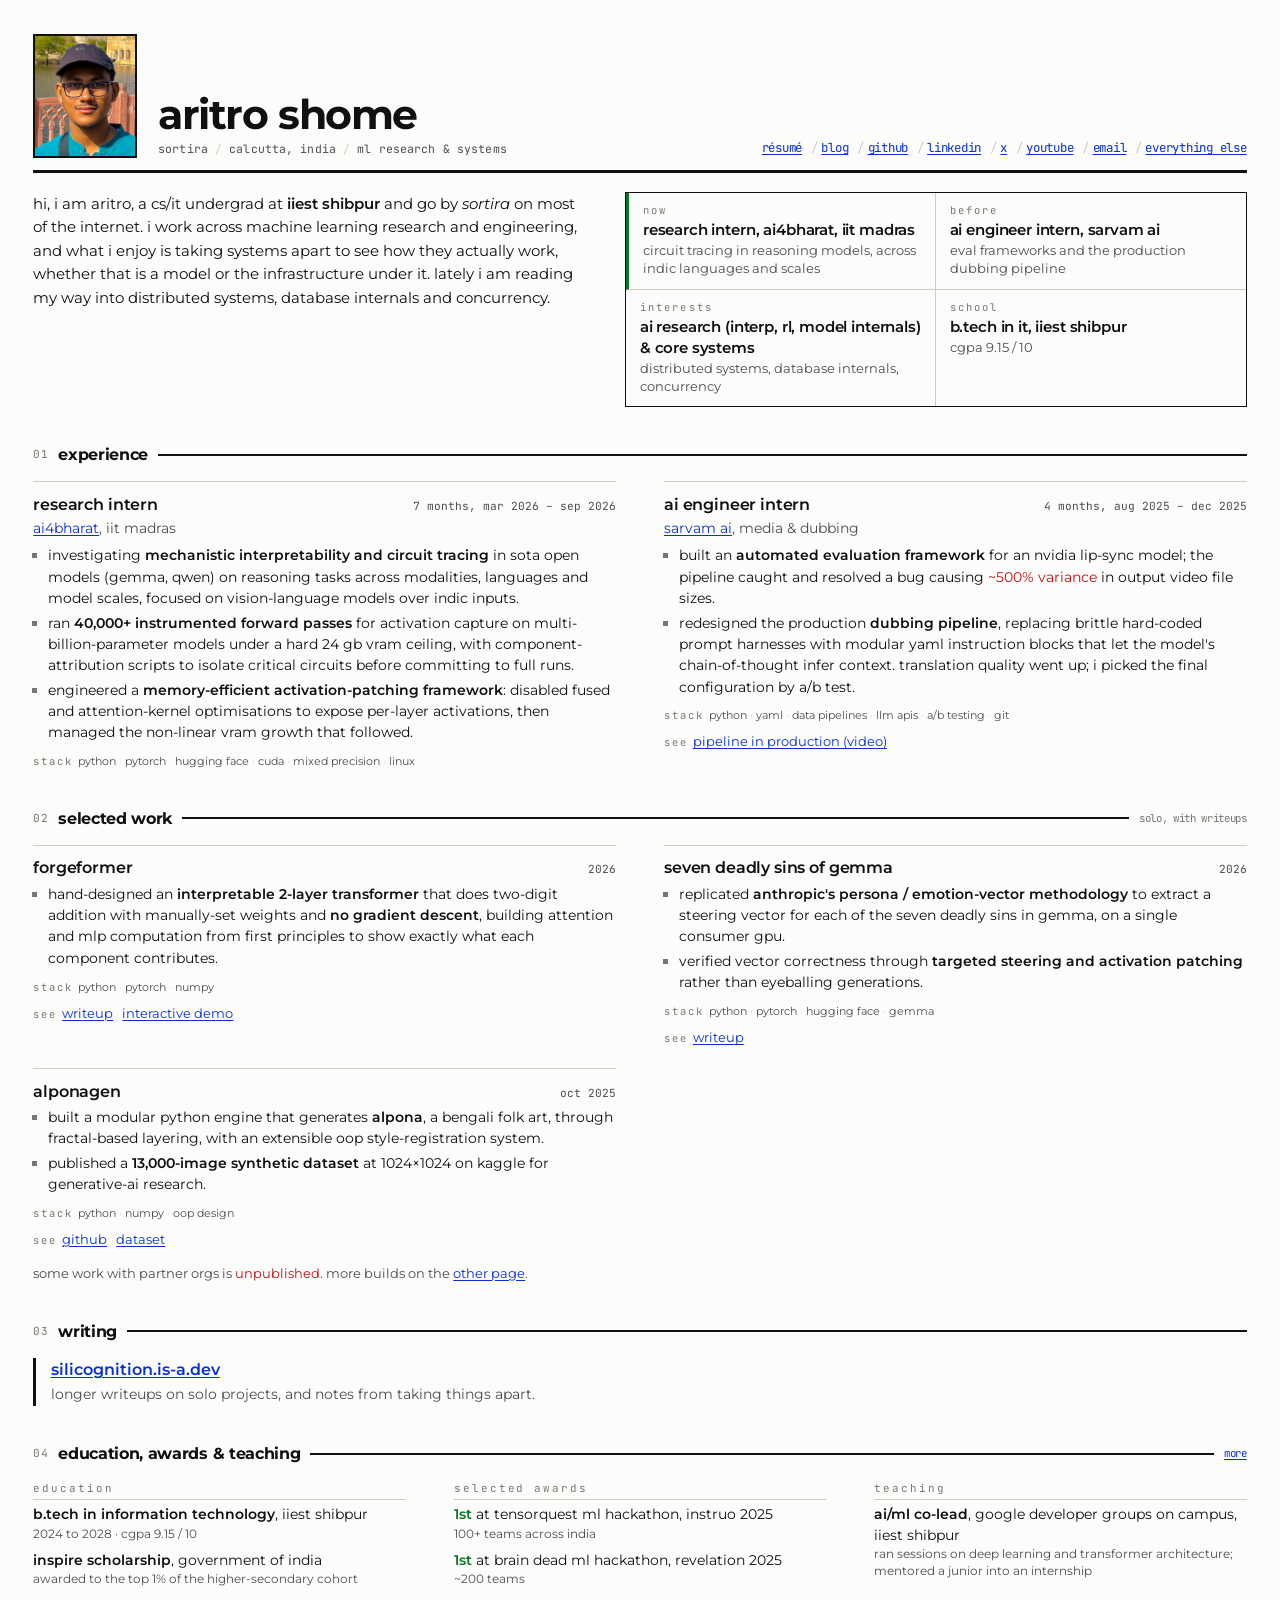
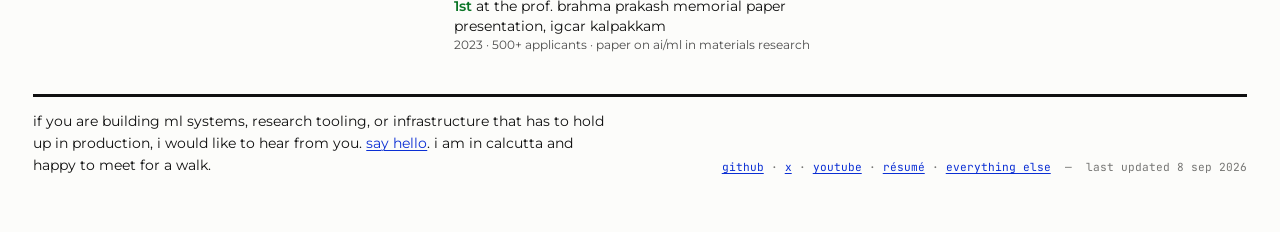
==== commit 88b2c3b7: "yet another redesign" ====
--- a/index.html
+++ b/index.html
@@ -1,5 +1,5 @@
 <!DOCTYPE html>
-<html lang="en" data-theme="light">
+<html lang="en">
 
 <head>
     <meta charset="UTF-8" />
@@ -8,8 +8,7 @@
     <meta name="description" content="Aritro Shome (sortira), research intern at AI4Bharat, IIT Madras; previously AI engineer intern at Sarvam AI. Works across ML research, machine-learning engineering and systems." />
     <meta name="author" content="Aritro Shome" />
     <link rel="canonical" href="https://aritro.is-a.dev/" />
-    <meta name="theme-color" content="#16181a" media="(prefers-color-scheme: dark)" />
-    <meta name="theme-color" content="#fbfaf7" media="(prefers-color-scheme: light)" />
+    <meta name="theme-color" content="#fcfcfa" />
 
     <!-- Open Graph -->
     <meta property="og:type" content="profile" />
@@ -37,18 +36,11 @@
     <link rel="icon" href="icon-512.png" sizes="512x512" type="image/png" />
     <link rel="apple-touch-icon" href="apple-touch-icon.png" />
 
+    <link rel="preconnect" href="https://fonts.googleapis.com" />
+    <link rel="preconnect" href="https://fonts.gstatic.com" crossorigin />
+    <link rel="stylesheet" href="https://fonts.googleapis.com/css2?family=Montserrat:wght@400;500;600;700&family=JetBrains+Mono:wght@400;500&display=swap" />
     <link rel="stylesheet" href="site.css" />
 
-    <script>
-        /* read the saved theme before first paint so there is no flash */
-        (function () {
-            var s = null;
-            try { s = localStorage.getItem('theme'); } catch (e) {}
-            document.documentElement.setAttribute('data-theme',
-                s || (window.matchMedia('(prefers-color-scheme: dark)').matches ? 'dark' : 'light'));
-        })();
-    </script>
-    <script src="site.js" defer></script>
     <script data-goatcounter="https://portfolio1.goatcounter.com/count" async src="//gc.zgo.at/count.js"></script>
 
     <script type="application/ld+json">
@@ -60,9 +52,9 @@
             "url": "https://aritro.is-a.dev/",
             "image": "https://aritro.is-a.dev/portrait.jpg",
             "email": "aritro.shome.official@gmail.com",
-            "jobTitle": "Research Intern",
+            "jobTitle": "Research Intern, Software Engineer, Machine Learning Engineer, Artificial Intelligence Engineer, Deep Learning Engineer, Large Language Model Engineer",
             "description": "Student engineer working across machine-learning research, ML engineering and systems.",
-            "sameAs": ["https://github.com/sortira", "https://www.linkedin.com/in/aritroshome/", "https://x.com/silicognition", "https://silicognition.is-a.dev/"],
+            "sameAs": ["https://github.com/sortira", "https://www.linkedin.com/in/aritroshome/", "https://x.com/silicognition", "https://www.youtube.com/@thearitroshomefromtech", "https://silicognition.is-a.dev/"],
             "worksFor": { "@type": "Organization", "name": "AI4Bharat, IIT Madras", "url": "https://ai4bharat.iitm.ac.in/" },
             "alumniOf": { "@type": "CollegeOrUniversity", "name": "Indian Institute of Engineering Science and Technology, Shibpur" },
             "knowsAbout": ["software engineering", "machine learning engineering", "mechanistic interpretability", "model evaluation", "data pipelines", "distributed systems", "concurrency", "database internals", "algorithms and data structures", "vision-language models", "multilingual NLP", "CUDA", "PyTorch"]
@@ -73,259 +65,207 @@
 <body>
     <a class="skip" href="#main">skip to content</a>
 
-    <div class="layout">
-
-        <!-- ============================= rail ============================= -->
-        <aside class="rail profile">
-            <img class="avatar" src="portrait.jpg" width="226" height="226" alt="Aritro Shome" />
-            <h1>Aritro Shome</h1>
-            <p class="handle">sortira</p>
-
-            <nav class="links" aria-label="Profiles and documents">
-                <a href="resume.pdf">Résumé</a>
-                <a href="https://silicognition.is-a.dev/" target="_blank" rel="noopener noreferrer">Blog</a>
-                <a href="https://github.com/sortira" target="_blank" rel="noopener noreferrer">GitHub</a>
-                <a href="https://www.linkedin.com/in/aritroshome/" target="_blank" rel="noopener noreferrer">LinkedIn</a>
-                <a href="https://x.com/silicognition" target="_blank" rel="noopener noreferrer">Twitter</a>
-                <a href="mailto:aritro.shome.official@gmail.com">Email</a>
-            </nav>
-
-            <div class="sidenote">
-                <h2>Reading up on</h2>
-                <ul>
-                    <li>distributed systems</li>
-                    <li>database internals</li>
-                    <li>concurrency</li>
-                    <li>algorithms &amp; theory</li>
-                </ul>
-                <p>early days, mostly reading and small experiments.</p>
-            </div>
-
-            <p class="rail-theme">
-                <button class="theme-btn" id="theme-btn" type="button" aria-label="Switch colour theme"><span id="theme-label">dark mode</span></button>
-            </p>
-        </aside>
-
-        <main id="main" class="flow">
-
-            <!-- ============================ intro ============================ -->
-            <header class="hero">
-                <p>Hi, I am Aritro Shome. I study information technology at IIEST Shibpur, and go by <i>sortira</i> on most of the internet.</p>
-
-                <p>I work across machine learning research and engineering. Right now I am a research intern at AI4Bharat, IIT Madras; before that I spent a few months at Sarvam AI building evaluation tooling and production pipelines. What I enjoy
-                    is taking systems apart to see how they actually work, whether that is a model or the infrastructure it runs on.</p>
-
-                <p>Outside of work I am reading my way into core systems, mostly distributed systems, database internals and concurrency. If any of this sounds interesting, or you would rather talk about something else entirely, send me an
-                    <a href="mailto:aritro.shome.official@gmail.com">email</a>.</p>
-            </header>
-
-            <!-- ============================= now ============================= -->
-            <section aria-labelledby="s-now">
-                <div class="sec-head">
-                    <span class="idx">01</span>
-                    <h2 id="s-now">Now</h2>
-                </div>
-                <ul class="now">
-                    <li>
-                        <time datetime="2026-08">aug 2026</time>
-                        <p>tracing reasoning circuits in <b>Gemma</b> and <b>Qwen</b> across Indic languages and model scales at AI4Bharat.</p>
-                    </li>
-                    <li>
-                        <time datetime="2026-03">mar 2026</time>
-                        <p>joined <b>AI4Bharat</b>, IIT Madras as a research intern.</p>
-                    </li>
-                    <li>
-                        <time datetime="2026">2026</time>
-                        <p>wrote up <b>ForgeFormer</b> and <b>Seven Deadly Sins of Gemma</b>, two solo interpretability projects.</p>
-                    </li>
-                    <li>
-                        <time datetime="2025-12">dec 2025</time>
-                        <p>finished an AI engineering internship at <b>Sarvam AI</b> on the media &amp; dubbing team.</p>
-                    </li>
-                </ul>
-            </section>
-
-            <!-- ========================== experience ========================= -->
-            <section aria-labelledby="s-res">
-                <div class="sec-head">
-                    <span class="idx">02</span>
-                    <h2 id="s-res">Experience</h2>
-                </div>
-
-                <article class="entry">
-                    <div class="entry-top">
-                        <h3>Research Intern</h3>
-                        <span class="when">mar 2026 to present</span>
-                    </div>
-                    <p class="entry-org"><a href="https://ai4bharat.iitm.ac.in/" target="_blank" rel="noopener noreferrer">AI4Bharat</a>, IIT Madras</p>
-                    <ul>
-                        <li>Investigating <strong>mechanistic interpretability and circuit tracing</strong> of SoTA open models (Gemma, Qwen) on reasoning tasks posed across modalities, languages and model scales, with a focus on vision-language
-                            models over Indic inputs.</li>
-                        <li>Ran <strong>40,000+ instrumented forward passes</strong> for activation capture on multi-billion-parameter models under a hard 24 GB VRAM ceiling, and built pre-experiment component-attribution scripts to isolate critical
-                            circuits before committing to full runs.</li>
-                        <li>Engineered a <strong>memory-efficient activation-patching framework</strong>: disabled fused and attention-kernel optimisations to expose per-layer activations, then managed the resulting non-linear VRAM growth to keep
-                            large models inside budget.</li>
-                    </ul>
-                    <div class="tags">
-                        <span>Python</span><span>PyTorch</span><span>Hugging Face</span><span>CUDA</span><span>mixed precision</span><span>Linux</span>
-                    </div>
-                </article>
-
-                <article class="entry">
-                    <div class="entry-top">
-                        <h3>AI Engineer Intern</h3>
-                        <span class="when">aug 2025 to dec 2025</span>
-                    </div>
-                    <p class="entry-org"><a href="https://www.sarvam.ai/" target="_blank" rel="noopener noreferrer">Sarvam AI</a>, media &amp; dubbing</p>
-                    <ul>
-                        <li>Built an <strong>automated evaluation framework</strong> for an NVIDIA lip-sync model; the quantitative pipeline caught and resolved a bug causing ~500% variance in output video file sizes.</li>
-                        <li>Redesigned the production <strong>dubbing pipeline</strong>, replacing brittle hard-coded prompt harnesses with modular YAML instruction blocks that let the model's chain-of-thought infer context. Translation quality went
-                            up, and I picked the final configuration by A/B test.</li>
-                    </ul>
-                    <div class="tags">
-                        <span>Python</span><span>YAML</span><span>data pipelines</span><span>LLM APIs</span><span>A/B testing</span><span>Git</span>
-                    </div>
-                    <div class="refs">
-                        <a href="https://www.youtube.com/watch?v=KNEJcCtoE4M" target="_blank" rel="noopener noreferrer">pipeline in production (video)</a>
-                    </div>
-                </article>
-            </section>
-
-            <!-- ========================= selected work ======================= -->
-            <section aria-labelledby="s-work">
-                <div class="sec-head">
-                    <span class="idx">03</span>
-                    <h2 id="s-work">Selected work</h2>
-                    <span class="aside">solo, with writeups</span>
-                </div>
-
-                <article class="entry">
-                    <div class="entry-top">
+    <!-- ============================== masthead ============================= -->
+    <header class="masthead">
+        <img class="portrait" src="portrait.jpg" width="226" height="226" alt="Aritro Shome" />
+        <div class="name">
+            <h1>aritro shome</h1>
+            <p class="ident">sortira <span class="sep">/</span> calcutta, india <span class="sep">/</span> ml research &amp; systems</p>
+        </div>
+        <p class="dir">
+            <a href="resume.pdf">résumé</a>
+            <a href="https://silicognition.is-a.dev/" target="_blank" rel="noopener noreferrer">blog</a>
+            <a href="https://github.com/sortira" target="_blank" rel="noopener noreferrer">github</a>
+            <a href="https://www.linkedin.com/in/aritroshome/" target="_blank" rel="noopener noreferrer">linkedin</a>
+            <a href="https://x.com/silicognition" target="_blank" rel="noopener noreferrer">x</a>
+            <a href="https://www.youtube.com/@thearitroshomefromtech" target="_blank" rel="noopener noreferrer">youtube</a>
+            <a href="mailto:aritro.shome.official@gmail.com">email</a>
+            <a href="other.html">everything else</a>
+        </p>
+    </header>
+
+    <main id="main">
+
+        <!-- ============================= the fold ============================== -->
+        <div class="top">
+            <div class="lede">
+                <p>hi, i am aritro, a cs/it undergrad at <b>iiest shibpur</b> and go by <i>sortira</i> on most of the internet. i work across machine learning research and engineering, and what i enjoy is taking systems apart to see how
+                    they actually work, whether that is a model or the infrastructure under it. lately i am reading my way into distributed systems, database internals and concurrency.</p>
+            </div>
+
+            <ul class="facts">
+                <li class="live">
+                    <span class="k">now</span>
+                    <span class="v">research intern, <b>AI4Bharat</b>, IIT Madras</span>
+                    <span class="m">circuit tracing in reasoning models, across Indic languages and scales</span>
+                </li>
+                <li>
+                    <span class="k">before</span>
+                    <span class="v">ai engineer intern, <b>Sarvam AI</b></span>
+                    <span class="m">eval frameworks and the production dubbing pipeline</span>
+                </li>
+                <li>
+                    <span class="k">interests</span>
+                    <span class="v">ai research (interp, rl, model internals) &amp; core systems</span>
+                    <span class="m">distributed systems, database internals, concurrency</span>
+                </li>
+                <li>
+                    <span class="k">school</span>
+                    <span class="v">b.tech in it, <b>IIEST Shibpur</b></span>
+                    <span class="m">cgpa 9.15 / 10</span>
+                </li>
+            </ul>
+        </div>
+
+        <!-- ============================= experience ============================ -->
+        <section aria-labelledby="s-exp">
+            <h2 id="s-exp"><span class="num">01</span> experience</h2>
+
+            <div class="entries">
+                <article class="entry">
+                    <div class="entry-head">
+                        <h3>research intern</h3>
+                        <span class="when">7 months, mar 2026 &ndash; sep 2026</span>
+                    </div>
+                    <p class="org"><a href="https://ai4bharat.iitm.ac.in/" target="_blank" rel="noopener noreferrer">AI4Bharat</a>, IIT Madras</p>
+                    <ul>
+                        <li>investigating <strong>mechanistic interpretability and circuit tracing</strong> in SoTA open models (Gemma, Qwen) on reasoning tasks across modalities, languages and model scales, focused on vision-language models over Indic
+                            inputs.</li>
+                        <li>ran <strong>40,000+ instrumented forward passes</strong> for activation capture on multi-billion-parameter models under a hard 24 GB VRAM ceiling, with component-attribution scripts to isolate critical circuits before
+                            committing to full runs.</li>
+                        <li>engineered a <strong>memory-efficient activation-patching framework</strong>: disabled fused and attention-kernel optimisations to expose per-layer activations, then managed the non-linear VRAM growth that followed.</li>
+                    </ul>
+                    <p class="stack"><span class="label">stack</span><span class="terms"><span>Python</span><span>PyTorch</span><span>Hugging Face</span><span>CUDA</span><span>mixed precision</span><span>Linux</span></span></p>
+                </article>
+
+                <article class="entry">
+                    <div class="entry-head">
+                        <h3>ai engineer intern</h3>
+                        <span class="when">4 months, aug 2025 &ndash; dec 2025</span>
+                    </div>
+                    <p class="org"><a href="https://www.sarvam.ai/" target="_blank" rel="noopener noreferrer">Sarvam AI</a>, media &amp; dubbing</p>
+                    <ul>
+                        <li>built an <strong>automated evaluation framework</strong> for an NVIDIA lip-sync model; the pipeline caught and resolved a bug causing <span class="bad">~500% variance</span> in output video file sizes.</li>
+                        <li>redesigned the production <strong>dubbing pipeline</strong>, replacing brittle hard-coded prompt harnesses with modular YAML instruction blocks that let the model's chain-of-thought infer context. translation quality went
+                            up; i picked the final configuration by a/b test.</li>
+                    </ul>
+                    <p class="stack"><span class="label">stack</span><span class="terms"><span>Python</span><span>YAML</span><span>data pipelines</span><span>LLM APIs</span><span>a/b testing</span><span>Git</span></span></p>
+                    <p class="refs"><span class="label">see</span><a href="https://www.youtube.com/watch?v=KNEJcCtoE4M" target="_blank" rel="noopener noreferrer">pipeline in production (video)</a></p>
+                </article>
+            </div>
+        </section>
+
+        <!-- =========================== selected work =========================== -->
+        <section aria-labelledby="s-work">
+            <h2 id="s-work"><span class="num">02</span> selected work <span class="tail">solo, with writeups</span></h2>
+
+            <div class="entries">
+                <article class="entry">
+                    <div class="entry-head">
                         <h3>ForgeFormer</h3>
                         <span class="when">2026</span>
                     </div>
                     <ul>
-                        <li>Hand-designed an <strong>interpretable 2-layer transformer</strong> that performs two-digit addition with manually-set weights and <strong>no gradient descent</strong>, building attention and MLP computation from first
-                            principles to show exactly what each component contributes.</li>
-                    </ul>
-                    <div class="tags">
-                        <span>Python</span><span>PyTorch</span><span>NumPy</span>
-                    </div>
-                    <div class="refs">
-                        <a href="https://silicognition.is-a.dev/post2.html" target="_blank" rel="noopener noreferrer">writeup</a>
-                        <a href="https://aritro.is-a.dev/forgeformer/">interactive demo</a>
-                    </div>
-                </article>
-
-                <article class="entry">
-                    <div class="entry-top">
-                        <h3>Seven Deadly Sins of Gemma</h3>
+                        <li>hand-designed an <strong>interpretable 2-layer transformer</strong> that does two-digit addition with manually-set weights and <strong>no gradient descent</strong>, building attention and MLP computation from first principles
+                            to show exactly what each component contributes.</li>
+                    </ul>
+                    <p class="stack"><span class="label">stack</span><span class="terms"><span>Python</span><span>PyTorch</span><span>NumPy</span></span></p>
+                    <p class="refs"><span class="label">see</span><a href="https://silicognition.is-a.dev/post2.html" target="_blank" rel="noopener noreferrer">writeup</a><a href="https://aritro.is-a.dev/forgeformer/">interactive demo</a></p>
+                </article>
+
+                <article class="entry">
+                    <div class="entry-head">
+                        <h3>seven deadly sins of Gemma</h3>
                         <span class="when">2026</span>
                     </div>
                     <ul>
-                        <li>Replicated <strong>Anthropic's persona / emotion-vector methodology</strong> to extract a steering vector for each of the seven deadly sins in Gemma, on a single consumer GPU.</li>
-                        <li>Verified vector correctness through <strong>targeted steering and activation-patching experiments</strong> rather than eyeballing generations.</li>
-                    </ul>
-                    <div class="tags">
-                        <span>Python</span><span>PyTorch</span><span>Hugging Face</span><span>Gemma</span>
-                    </div>
-                    <div class="refs">
-                        <a href="https://silicognition.is-a.dev/post3.html" target="_blank" rel="noopener noreferrer">writeup</a>
-                    </div>
-                </article>
-
-                <article class="entry">
-                    <div class="entry-top">
+                        <li>replicated <strong>Anthropic's persona / emotion-vector methodology</strong> to extract a steering vector for each of the seven deadly sins in Gemma, on a single consumer GPU.</li>
+                        <li>verified vector correctness through <strong>targeted steering and activation patching</strong> rather than eyeballing generations.</li>
+                    </ul>
+                    <p class="stack"><span class="label">stack</span><span class="terms"><span>Python</span><span>PyTorch</span><span>Hugging Face</span><span>Gemma</span></span></p>
+                    <p class="refs"><span class="label">see</span><a href="https://silicognition.is-a.dev/post3.html" target="_blank" rel="noopener noreferrer">writeup</a></p>
+                </article>
+
+                <article class="entry">
+                    <div class="entry-head">
                         <h3>AlponaGen</h3>
                         <span class="when">oct 2025</span>
                     </div>
                     <ul>
-                        <li>Built a modular Python engine that generates <strong>alpona</strong>, a Bengali folk art, through fractal-based layering, with an extensible OOP style-registration system.</li>
-                        <li>Published a <strong>13,000-image synthetic dataset</strong> at 1024×1024 on Kaggle for generative-AI research.</li>
-                    </ul>
-                    <div class="tags">
-                        <span>Python</span><span>NumPy</span><span>OOP design</span>
-                    </div>
-                    <div class="refs">
-                        <a href="https://github.com/sortira/alpona-gen" target="_blank" rel="noopener noreferrer">github</a>
-                        <a href="https://www.kaggle.com/datasets/ar1tr0/alpona-gen" target="_blank" rel="noopener noreferrer">dataset</a>
-                    </div>
-                </article>
-
-                <p class="note">Some work with partner orgs is unpublished. More builds on the <a href="other.html">other page</a>.</p>
-            </section>
-
-            <!-- ============================ writing ========================== -->
-            <section aria-labelledby="s-write">
-                <div class="sec-head">
-                    <span class="idx">04</span>
-                    <h2 id="s-write">Writing</h2>
+                        <li>built a modular Python engine that generates <strong>alpona</strong>, a Bengali folk art, through fractal-based layering, with an extensible OOP style-registration system.</li>
+                        <li>published a <strong>13,000-image synthetic dataset</strong> at 1024&times;1024 on Kaggle for generative-ai research.</li>
+                    </ul>
+                    <p class="stack"><span class="label">stack</span><span class="terms"><span>Python</span><span>NumPy</span><span>OOP design</span></span></p>
+                    <p class="refs"><span class="label">see</span><a href="https://github.com/sortira/alpona-gen" target="_blank" rel="noopener noreferrer">github</a><a href="https://www.kaggle.com/datasets/ar1tr0/alpona-gen" target="_blank" rel="noopener noreferrer">dataset</a></p>
+                </article>
+            </div>
+
+            <p class="note">some work with partner orgs is <span class="bad">unpublished</span>. more builds on the <a href="other.html">other page</a>.</p>
+        </section>
+
+        <!-- ============================== writing ============================== -->
+        <section aria-labelledby="s-write">
+            <h2 id="s-write"><span class="num">03</span> writing</h2>
+            <div class="blockout">
+                <a class="url" href="https://silicognition.is-a.dev/" target="_blank" rel="noopener noreferrer">silicognition.is-a.dev</a>
+                <p>longer writeups on solo projects, and notes from taking things apart.</p>
+            </div>
+        </section>
+
+        <!-- ============================ credentials ============================ -->
+        <section aria-labelledby="s-cred">
+            <h2 id="s-cred"><span class="num">04</span> education, awards &amp; teaching <span class="tail"><a href="other.html">more</a></span></h2>
+            <div class="cols">
+                <div>
+                    <h3>education</h3>
+                    <ul>
+                        <li><b>b.tech in information technology</b>, IIEST Shibpur
+                            <span class="sub">2024 to 2028 &middot; cgpa 9.15 / 10</span>
+                        </li>
+                        <li><b>INSPIRE scholarship</b>, government of india
+                            <span class="sub">awarded to the top 1% of the higher-secondary cohort</span>
+                        </li>
+                    </ul>
                 </div>
-                <div class="writing">
-                    <a class="url" href="https://silicognition.is-a.dev/" target="_blank" rel="noopener noreferrer">silicognition.is-a.dev</a>
-                    <p>Longer writeups on solo projects, and notes from taking things apart.</p>
+                <div>
+                    <h3>selected awards</h3>
+                    <ul>
+                        <li><b class="good">1st</b> at TensorQuest ml hackathon, Instruo 2025
+                            <span class="sub">100+ teams across india</span>
+                        </li>
+                        <li><b class="good">1st</b> at Brain Dead ml hackathon, Revelation 2025
+                            <span class="sub">~200 teams</span>
+                        </li>
+                        <li><b class="good">1st</b> at the Prof. Brahma Prakash memorial paper presentation, IGCAR Kalpakkam
+                            <span class="sub">2023 &middot; 500+ applicants &middot; paper on ai/ml in materials research</span>
+                        </li>
+                    </ul>
                 </div>
-            </section>
-
-            <!-- ========================== credentials ======================== -->
-            <section aria-labelledby="s-cred">
-                <div class="sec-head">
-                    <span class="idx">05</span>
-                    <h2 id="s-cred">Education, awards &amp; teaching</h2>
-                    <span class="aside"><a class="plain" href="other.html">more</a></span>
+                <div>
+                    <h3>teaching</h3>
+                    <ul>
+                        <li><b>ai/ml co-lead</b>, Google Developer Groups on Campus, IIEST Shibpur
+                            <span class="sub">ran sessions on deep learning and transformer architecture; mentored a junior into an internship</span>
+                        </li>
+                    </ul>
                 </div>
-                <div class="cred">
-                    <div>
-                        <h3>Education</h3>
-                        <ul>
-                            <li><b>B.Tech in Information Technology</b>, IIEST Shibpur
-                                <span class="sub">2024 to 2028 · CGPA 9.15 / 10</span>
-                            </li>
-                            <li><b>INSPIRE Scholarship</b>, Government of India
-                                <span class="sub">awarded to the top 1% of the higher-secondary cohort</span>
-                            </li>
-                        </ul>
-                    </div>
-                    <div>
-                        <h3>Selected awards</h3>
-                        <ul>
-                            <li><b>1st</b> at TensorQuest ML Hackathon, Instruo 2025
-                                <span class="sub">100+ teams across India</span>
-                            </li>
-                            <li><b>1st</b> at Brain Dead ML Hackathon, Revelation 2025
-                                <span class="sub">~200 teams</span>
-                            </li>
-                            <li><b>1st</b> at the Prof. Brahma Prakash Memorial Paper Presentation, IGCAR Kalpakkam
-                                <span class="sub">2023 · 500+ applicants · paper on AI/ML in materials research</span>
-                            </li>
-                        </ul>
-                    </div>
-                    <div>
-                        <h3>Teaching</h3>
-                        <ul>
-                            <li><b>AI/ML Co-Lead</b>, Google Developer Groups on Campus, IIEST Shibpur
-                                <span class="sub">ran sessions on deep learning and transformer architecture; mentored a junior into an internship</span>
-                            </li>
-                        </ul>
-                    </div>
-                </div>
-            </section>
-
-            <!-- ============================= footer ========================== -->
-            <footer>
-                <div class="foot-grid">
-                    <p class="foot-say">If you are building ML systems, research tooling, or infrastructure that has to hold up in production, I would like to hear from you. <a href="mailto:aritro.shome.official@gmail.com">Say hello</a>. I am in
-                        Calcutta and happy to meet for a walk.</p>
-                    <p class="foot-meta">
-                        <a href="https://github.com/sortira" target="_blank" rel="noopener noreferrer">github</a> ·
-                        <a href="https://x.com/silicognition" target="_blank" rel="noopener noreferrer">twitter</a> ·
-                        <a href="resume.pdf">résumé</a><br /> last updated <time datetime="2026-08-26">26 aug 2026</time>
-                    </p>
-                </div>
-            </footer>
-
-        </main>
-    </div>
+            </div>
+        </section>
+
+    </main>
+
+    <!-- =============================== footer ============================== -->
+    <footer>
+        <p class="colophon">if you are building ml systems, research tooling, or infrastructure that has to hold up in production, i would like to hear from you. <a href="mailto:aritro.shome.official@gmail.com">say hello</a>. i am in calcutta and
+            happy to meet for a walk.</p>
+        <p class="stamp">
+            <a href="https://github.com/sortira" target="_blank" rel="noopener noreferrer">github</a> &middot;
+            <a href="https://x.com/silicognition" target="_blank" rel="noopener noreferrer">x</a> &middot;
+            <a href="https://www.youtube.com/@thearitroshomefromtech" target="_blank" rel="noopener noreferrer">youtube</a> &middot;
+            <a href="resume.pdf">résumé</a> &middot;
+            <a href="other.html">everything else</a> &nbsp;&mdash;&nbsp; last updated <time datetime="2026-09-08">8 sep 2026</time>
+        </p>
+    </footer>
 </body>
 
 </html>
--- a/site.css
+++ b/site.css
@@ -1,39 +1,30 @@
 /* ==========================================================================
-   aritro.is-a.dev shared stylesheet
-   a plain document: profile rail, old-style serif, hairline rules.
-   tokens · base · layout · rail · sections · components · responsive
+   aritro.is-a.dev
+   montserrat for the words, jetbrains mono for the machinery.
+   almost-white paper, hard rules, blue underlined links, lowercase throughout.
+   full-bleed and left-aligned: no centred column, no dead margins.
+   red and green appear only where they mean something.
+   tokens | base | links | masthead | fold | sections | blocks | footer
    ========================================================================== */
 
 
 /* ---------------------------------------------------------------- tokens -- */
 
 :root {
-    --bg: #fbfaf7;
-    --text: #262b2e;
-    --muted: #6f767a;
-    --faint: #8b9195;
-    --rule: #ddd9d0;
-    --rule-soft: #eae6dd;
-    --link: #3f6b50;
-    --link-line: #b9cdbf;
-    --select-bg: #dfeadd;
-    --select-fg: #1b2620;
-    --serif: "Iowan Old Style", "Palatino Linotype", Palatino, "Book Antiqua", Georgia, serif;
+    --paper: #fcfcfa;
+    /* almost white, never white */
+    --ink: #101010;
+    --ink-soft: #4d4d4d;
+    --ink-faint: #767674;
+    --rule: #101010;
+    --rule-hair: #cdcdc6;
+    --link: #0b2fd4;
+    --good: #0a7526;
+    --bad: #ba1414;
+    --sans: "Montserrat", "Segoe UI", system-ui, -apple-system, "Helvetica Neue", Arial, sans-serif;
+    --mono: "JetBrains Mono", ui-monospace, SFMono-Regular, Consolas, "Liberation Mono", Menlo, monospace;
+    --edge: clamp(1.15rem, 2.6vw, 3rem);
     color-scheme: light;
-}
-
-[data-theme="dark"] {
-    --bg: #16181a;
-    --text: #e5e3dd;
-    --muted: #a1a7a6;
-    --faint: #7d8385;
-    --rule: #2f3234;
-    --rule-soft: #242729;
-    --link: #8bbd9c;
-    --link-line: #40594a;
-    --select-bg: #2a3830;
-    --select-fg: #e5e3dd;
-    color-scheme: dark;
 }
 
 
@@ -44,27 +35,39 @@
 }
 
 html {
-    min-height: 100vh;
-    background: var(--bg);
+    background: var(--paper);
     -webkit-text-size-adjust: 100%;
-    -webkit-font-smoothing: antialiased;
-    -moz-osx-font-smoothing: grayscale;
-}
+}
+
+
+/* the page runs the full width of the window, flush left.
+   proper nouns stay capitalised in the markup for search engines,
+   screen readers and copy-paste; the display is lowercased here. */
 
 body {
-    max-width: 860px;
-    margin: 0 auto;
-    padding: 5.5em 1.5em 6em;
-    background: var(--bg);
-    color: var(--text);
-    font-family: var(--serif);
-    font-size: 17px;
-    line-height: 1.6;
+    max-width: none;
+    margin: 0;
+    padding: 2.1em var(--edge) 3.5em;
+    background: var(--paper);
+    color: var(--ink);
+    font-family: var(--sans);
+    font-size: 16px;
+    font-weight: 400;
+    line-height: 1.55;
+    text-transform: lowercase;
+    overflow-wrap: break-word;
+}
+
+button,
+input,
+select {
+    font: inherit;
+    color: inherit;
 }
 
 ::selection {
-    background: var(--select-bg);
-    color: var(--select-fg);
+    background: var(--link);
+    color: var(--paper);
 }
 
 img {
@@ -73,41 +76,36 @@
 }
 
 p {
-    margin: 0 0 1em;
-}
-
-h1,
-h2,
-h3 {
-    font-weight: normal;
-}
-
-h1 {
-    margin: .7em 0 .1em;
-    font-size: 1.4em;
-    line-height: 1.2;
-}
-
-h2 {
-    margin: 2.1em 0 .55em;
-    font-size: 1.08em;
-    font-weight: bold;
-}
-
-h3 {
-    margin: 1.55em 0 .4em;
-    font-size: 1em;
-    font-weight: bold;
-}
-
-.handle,
-.date,
+    margin: 0 0 .8em;
+}
+
+b,
+strong {
+    font-weight: 600;
+}
+
+
+/* semantic colour, used sparingly and never for decoration */
+
+.good {
+    color: var(--good);
+}
+
+.bad {
+    color: var(--bad);
+}
+
+
+/* small technical type: dates, labels, numbers, keys */
+
+.num,
 .when,
-.sub,
-.aside,
-.note,
-.rail-note {
-    color: var(--muted);
+.label,
+.k,
+.kicker,
+.stamp,
+.dir {
+    font-family: var(--mono);
 }
 
 
@@ -115,548 +113,591 @@
 
 a {
     color: var(--link);
+    text-decoration: underline;
+    text-decoration-thickness: 1px;
     text-underline-offset: 2px;
-    text-decoration-thickness: 1px;
-    text-decoration-color: var(--link-line);
 }
 
 a:hover {
-    text-decoration-color: var(--link);
-}
-
-a:focus-visible,
-button:focus-visible {
+    background: var(--link);
+    color: var(--paper);
+    text-decoration-color: var(--paper);
+}
+
+a:focus-visible {
     outline: 2px solid var(--link);
-    outline-offset: 3px;
-}
-
-a.plain {
-    color: var(--muted);
-    text-decoration-color: var(--rule);
-}
-
-a.plain:hover {
-    color: var(--link);
-    text-decoration-color: var(--link);
+    outline-offset: 2px;
 }
 
 .skip {
     position: absolute;
     left: 1rem;
     top: -4rem;
-    z-index: 99;
-    background: var(--text);
-    color: var(--bg);
-    font-size: .9em;
-    padding: .55em 1em;
+    z-index: 9;
+    padding: .4em .8em;
+    background: var(--ink);
+    color: var(--paper);
+    font-size: .8em;
     text-decoration: none;
 }
 
 .skip:focus {
-    top: 1rem;
-}
-
-
-/* ---------------------------------------------------------------- layout -- */
-
-.layout {
+    top: .75rem;
+}
+
+
+/* -------------------------------------------------------------- masthead -- */
+
+
+/* portrait | name | directory pushed to the far right edge */
+
+.masthead {
     display: grid;
-    grid-template-columns: 180px minmax(0, 640px);
-    gap: 2.7em;
-    align-items: start;
-}
-
-.flow {
-    min-width: 0;
-}
-
-
-/* ------------------------------------------------------------------ rail -- */
-
-.rail {
-    position: sticky;
-    top: 4em;
-}
-
-.avatar {
+    grid-template-columns: 104px minmax(0, 1fr) auto;
+    gap: 0 1.3em;
+    align-items: end;
+    padding-bottom: .8em;
+    border-bottom: 3px solid var(--rule);
+}
+
+.portrait {
     display: block;
-    width: 112px;
-    height: 112px;
+    width: 104px;
+    height: 124px;
     object-fit: cover;
     object-position: center top;
-    margin-bottom: .9em;
-}
-
-.rail h1 {
-    margin: 0 0 .05em;
-    font-size: 1.28em;
-}
-
-.rail .handle {
+    border: 2px solid var(--rule);
+}
+
+h1 {
+    margin: 0 0 .12em;
+    font-size: 2.55em;
+    font-weight: 700;
+    line-height: .98;
+    letter-spacing: -.035em;
+}
+
+.ident {
+    margin: 0;
+    font-family: var(--mono);
+    font-size: .72em;
+    letter-spacing: .01em;
+    color: var(--ink-soft);
+}
+
+.ident .sep {
+    color: var(--rule-hair);
+}
+
+.dir {
+    margin: 0;
+    font-size: .78em;
+    letter-spacing: -.02em;
+    text-align: right;
+}
+
+.dir a + a {
+    margin-left: .15em;
+}
+
+.dir a + a::before {
+    content: "/";
+    display: inline-block;
+    margin-right: .3em;
+    color: var(--rule-hair);
+    text-decoration: none;
+}
+
+
+/* an appendix page gets a kicker instead of a portrait */
+
+.masthead.plain {
+    grid-template-columns: minmax(0, 1fr) auto;
+}
+
+.kicker {
+    margin: 0 0 .25em;
+    font-size: .7em;
+    letter-spacing: .24em;
+    color: var(--ink-faint);
+}
+
+
+/* ------------------------------------------------------------------ fold -- */
+
+
+/* the lede reads at a sane measure; the facts fill the rest of the width */
+
+.top {
+    display: grid;
+    grid-template-columns: minmax(20em, 34em) minmax(26em, 1fr);
+    gap: 1.3em 3em;
+    align-items: start;
+    margin-top: 1.15em;
+}
+
+.lede {
+    max-width: 78ch;
     margin: 0;
     font-size: .95em;
 }
 
-.rail-kicker {
-    margin: 0 0 .15em;
-    font-size: .9em;
-    color: var(--muted);
-}
-
-.rail-note {
-    margin: .9em 0 0;
-    font-size: .92em;
-}
-
-.links,
-.railnav {
-    margin: 1.2em 0 0;
-}
-
-.links a,
-.railnav a {
-    display: block;
-    margin: .25em 0;
-    font-size: .97em;
-}
-
-.railnav {
-    padding-top: 1.1em;
-    border-top: 1px solid var(--rule);
-}
-
-.rail-back {
-    margin: 1.5em 0 0;
-    font-size: .95em;
-}
-
-
-/* the margin note, kept quiet */
-
-.sidenote {
-    margin-top: 1.8em;
-    padding-top: 1.1em;
-    border-top: 1px solid var(--rule);
-}
-
-.sidenote h2 {
-    margin: 0 0 .4em;
-    font-size: .95em;
-    font-weight: bold;
-}
-
-.sidenote ul {
+.lede p:last-child {
+    margin-bottom: 0;
+}
+
+
+/* four cells carrying the whole profile at a glance */
+
+.facts {
+    display: grid;
+    grid-template-columns: 1fr 1fr;
     margin: 0;
     padding: 0;
     list-style: none;
-}
-
-.sidenote li {
-    font-size: .92em;
-    color: var(--muted);
-}
-
-.sidenote p {
-    margin: .7em 0 0;
-    font-size: .88em;
-    color: var(--faint);
-}
-
-.rail-theme {
-    margin: 1.8em 0 0;
-}
-
-.theme-btn {
-    padding: 0;
-    background: none;
-    border: 0;
-    font: inherit;
-    font-size: .92em;
-    color: var(--muted);
-    text-decoration: underline;
-    text-underline-offset: 2px;
-    text-decoration-thickness: 1px;
-    text-decoration-color: var(--rule);
-    cursor: pointer;
-}
-
-.theme-btn:hover {
-    color: var(--link);
-    text-decoration-color: var(--link);
-}
-
-
-/* ------------------------------------------------------------------ intro -- */
-
-.hero {
-    margin-bottom: 2.2em;
-}
-
-.hero p:last-child {
-    margin-bottom: 0;
-}
-
-.page-intro {
-    margin-bottom: 0;
+    border: 1px solid var(--rule);
+}
+
+.facts li {
+    padding: .6em .85em .65em;
+    border-right: 1px solid var(--rule-hair);
+    border-bottom: 1px solid var(--rule-hair);
+}
+
+.facts li:nth-child(2n) {
+    border-right: 0;
+}
+
+.facts li:nth-last-child(-n+2) {
+    border-bottom: 0;
+}
+
+
+/* the current post is marked, not decorated */
+
+.facts li.live {
+    border-left: 3px solid var(--good);
+}
+
+.k {
+    display: block;
+    margin-bottom: .15em;
+    font-size: .66em;
+    letter-spacing: .2em;
+    color: var(--ink-faint);
+}
+
+.v {
+    display: block;
+    font-size: .95em;
+    font-weight: 600;
+    line-height: 1.35;
+    letter-spacing: -.01em;
+}
+
+.m {
+    display: block;
+    margin-top: .12em;
+    font-size: .8em;
+    line-height: 1.4;
+    color: var(--ink-soft);
 }
 
 
 /* -------------------------------------------------------------- sections -- */
 
-section:first-of-type h2 {
-    margin-top: 0;
-}
-
-.sec-head {
+section {
+    margin-top: 2.2em;
+}
+
+
+/* the rule grows out of the heading and runs to the right edge of the page */
+
+h2 {
     display: flex;
-    align-items: baseline;
-    gap: .55em;
-    margin: 2.1em 0 .55em;
-}
-
-.sec-head h2 {
-    margin: 0;
-}
-
-.sec-head .idx {
-    font-size: .85em;
-    color: var(--faint);
-}
-
-.sec-head .aside {
-    margin-left: auto;
-    font-size: .88em;
+    align-items: center;
+    gap: .6em;
+    margin: 0 0 .85em;
+    font-size: 1.02em;
+    font-weight: 700;
+    letter-spacing: -.02em;
+}
+
+h2::after {
+    content: "";
+    order: 1;
+    flex: 1 1 auto;
+    height: 2px;
+    background: var(--rule);
+}
+
+h2 .num {
+    font-size: .68em;
+    font-weight: 400;
+    letter-spacing: .06em;
+    color: var(--ink-faint);
+}
+
+h2 .tail {
+    order: 2;
+    font-family: var(--mono);
+    font-size: .66em;
+    font-weight: 400;
+    color: var(--ink-faint);
+}
+
+h3 {
+    margin: 0;
+    font-size: .98em;
+    font-weight: 600;
+    letter-spacing: -.01em;
 }
 
 .note {
-    margin: 1.4em 0 0;
-    font-size: .92em;
-}
-
-
-/* ------------------------------------------------------------------- now -- */
-
-
-/* a dated index: line left, date right, hairline between */
-
-.now {
-    margin: .7em 0 0;
-    padding: 0;
-    list-style: none;
-    border-top: 1px solid var(--rule);
-}
-
-.now li {
+    margin: 1em 0 0;
+    font-size: .84em;
+    color: var(--ink-soft);
+}
+
+
+/* --------------------------------------------------------------- entries -- */
+
+
+/* entries sit side by side and use the width, one hairline each */
+
+.entries {
     display: grid;
-    grid-template-columns: minmax(0, 1fr) auto;
-    gap: 1em;
-    align-items: baseline;
-    padding: .42em 0;
-    border-bottom: 1px solid var(--rule);
-}
-
-.now time {
-    order: 2;
-    font-size: .9em;
-    color: var(--muted);
-    white-space: nowrap;
-}
-
-.now p {
-    margin: 0;
-}
-
-
-/* --------------------------------------------------------------- entries -- */
+    grid-template-columns: repeat(auto-fit, minmax(24em, 1fr));
+    gap: 1.3em 3em;
+}
 
 .entry {
-    padding-bottom: 1.7em;
-    margin-bottom: 1.7em;
-    border-bottom: 1px solid var(--rule-soft);
-}
-
-.entry:last-of-type {
-    padding-bottom: 0;
-    margin-bottom: 0;
-    border-bottom: 0;
-}
-
-.entry-top {
+    padding-top: .65em;
+    border-top: 1px solid var(--rule-hair);
+}
+
+.entry-head {
     display: flex;
     flex-wrap: wrap;
     align-items: baseline;
-    gap: .1em 1em;
-}
-
-.entry-top h3 {
-    margin: 0;
-}
-
-.entry-top .when {
+    gap: 0 .9em;
+}
+
+.entry-head .when {
     margin-left: auto;
-    font-size: .9em;
+    font-size: .7em;
+    color: var(--ink-soft);
     white-space: nowrap;
 }
 
-.entry-org {
-    margin: 0 0 .6em;
-    font-size: .95em;
-    color: var(--muted);
+.org {
+    margin: .05em 0 .45em;
+    font-size: .87em;
+    color: var(--ink-soft);
 }
 
 .entry ul {
     margin: 0;
-    padding-left: 1.15em;
+    padding-left: 1.05em;
+    font-size: .89em;
+    list-style: square;
 }
 
 .entry li {
-    margin: .35em 0;
-}
-
-.entry .tags {
-    margin-top: .8em;
-}
-
-
-/* ------------------------------------------------------------------ refs -- */
-
+    margin: .22em 0;
+    line-height: 1.5;
+}
+
+.entry li::marker,
+.builds li::marker {
+    color: var(--ink-faint);
+}
+
+
+/* stack and references, one quiet line each */
+
+.stack,
 .refs {
-    margin-top: .7em;
-    font-size: .92em;
-}
-
-.refs a {
-    margin-right: 1em;
-}
-
-
-/* --------------------------------------------------------------- writing -- */
-
-.writing {
-    margin: .8em 0 0;
-    padding: .25em 1em;
-    border-left: 2px solid var(--rule);
-}
-
-.writing p {
-    margin: .15em 0 0;
-    color: var(--muted);
-    font-size: .95em;
-}
-
-
-/* ----------------------------------------------------------- credentials -- */
-
-.cred {
+    margin: .5em 0 0;
+    font-size: .82em;
+    color: var(--ink-soft);
+}
+
+.label {
+    margin-right: .5em;
+    font-size: .8em;
+    letter-spacing: .18em;
+    color: var(--ink-faint);
+}
+
+.refs a + a {
+    margin-left: .7em;
+}
+
+
+/* --------------------------------------------------------------- columns -- */
+
+.cols {
     display: grid;
-    grid-template-columns: repeat(auto-fit, minmax(min(100%, 240px), 1fr));
-    gap: 1.4em 2.2em;
-    margin-top: .8em;
-}
-
-.cred h3,
-.taggroup .row h3 {
-    margin: 0 0 .4em;
-    font-size: .95em;
-}
-
-.cred ul {
+    grid-template-columns: repeat(auto-fit, minmax(min(100%, 14em), 1fr));
+    gap: 1.2em 3em;
+}
+
+
+/* tracks stretch to fill the page; the text inside keeps a sane measure */
+
+.cols > div {
+    max-width: 34em;
+}
+
+.cols h3 {
+    margin-bottom: .4em;
+    padding-bottom: .2em;
+    border-bottom: 1px solid var(--rule-hair);
+    font-family: var(--mono);
+    font-size: .68em;
+    font-weight: 400;
+    letter-spacing: .18em;
+    color: var(--ink-faint);
+}
+
+.cols ul {
     margin: 0;
     padding: 0;
     list-style: none;
-}
-
-.cred li {
-    margin: 0 0 .7em;
-    font-size: .95em;
-}
-
-.cred li:last-child {
+    font-size: .87em;
+}
+
+.cols li {
+    margin: 0 0 .55em;
+    line-height: 1.45;
+}
+
+.cols li:last-child {
     margin-bottom: 0;
 }
 
 .sub {
     display: block;
     font-size: .88em;
-}
-
-
-/* ---------------------------------------------------------------- builds -- */
+    color: var(--ink-soft);
+}
+
+
+/* ---------------------------------------------------------------- blocks -- */
+
+
+/* the writing link, marked with a heavy bar */
+
+.blockout {
+    padding-left: .9em;
+    border-left: 3px solid var(--rule);
+}
+
+.blockout .url {
+    font-weight: 600;
+}
+
+.blockout p {
+    margin: .1em 0 0;
+    font-size: .87em;
+    color: var(--ink-soft);
+}
+
+
+/* builds flow into as many columns as the window allows */
 
 .builds {
-    margin: .7em 0 0;
-    padding: 0;
-    list-style: none;
-    border-top: 1px solid var(--rule-soft);
+    margin: 0;
+    padding-left: 1.05em;
+    columns: 30em;
+    column-gap: 3em;
+    font-size: .88em;
+    list-style: square;
 }
 
 .builds li {
-    padding: .55em 0;
-    border-bottom: 1px solid var(--rule-soft);
-    font-size: .97em;
-}
-
-.builds a + a {
-    margin-left: .7em;
-}
-
-
-/* ------------------------------------------------------------ tag groups -- */
-
-.taggroup {
-    margin-top: .8em;
-}
-
-.taggroup .row {
+    margin: 0 0 .5em;
+    line-height: 1.5;
+    break-inside: avoid;
+}
+
+
+/* the tooling table: label | run of terms, full width */
+
+.rows {
+    border-top: 1px solid var(--rule);
+}
+
+.rows .row {
     display: grid;
-    grid-template-columns: 8em minmax(0, 1fr);
-    gap: .2em 1.2em;
-    align-items: baseline;
-    padding: .45em 0;
-    border-bottom: 1px solid var(--rule-soft);
-}
-
-.taggroup .row:first-child {
-    border-top: 1px solid var(--rule-soft);
-}
-
-.taggroup .row h3 {
-    margin: 0;
-    font-weight: normal;
-    color: var(--muted);
-    font-size: .92em;
-}
-
-.taggroup .row h3 .wip {
-    font-size: .9em;
-    color: var(--faint);
-}
-
-
-/* tags read as a run of words, split by hairline dots */
-
-.tags {
-    font-size: .92em;
-    color: var(--muted);
-}
-
-.tags span:not(:last-child)::after,
-.tags a:not(:last-child)::after {
+    grid-template-columns: 11em minmax(0, 1fr);
+    border-bottom: 1px solid var(--rule-hair);
+}
+
+.rows .row:last-child {
+    border-bottom: 1px solid var(--rule);
+}
+
+.rows h3 {
+    padding: .55em .8em .55em 0;
+    font-family: var(--mono);
+    font-size: .68em;
+    font-weight: 400;
+    letter-spacing: .13em;
+    color: var(--ink-faint);
+}
+
+.rows .terms {
+    padding: .5em 0 .55em .85em;
+    border-left: 1px solid var(--rule-hair);
+}
+
+
+/* runs of terms, split by mid dots */
+
+.terms {
+    font-size: .84em;
+    color: var(--ink-soft);
+}
+
+.terms span:not(:last-child)::after,
+.terms a:not(:last-child)::after {
     content: " · ";
     display: inline-block;
     white-space: pre;
-    color: var(--faint);
+    color: var(--rule-hair);
     text-decoration: none;
 }
 
+.terms a:hover::after {
+    background: var(--paper);
+}
+
 
 /* ---------------------------------------------------------------- footer -- */
 
+
+/* the say-hello line left, the stamp against the right edge */
+
 footer {
-    margin-top: 4em;
-    padding-top: 1em;
-    border-top: 1px solid var(--rule);
-}
-
-.foot-grid {
     display: flex;
     flex-wrap: wrap;
-    gap: .6em 2.5em;
     align-items: flex-end;
     justify-content: space-between;
-}
-
-.foot-say {
-    max-width: 46ch;
-    margin: 0;
-    font-size: .97em;
-}
-
-.foot-meta {
-    margin: 0;
-    font-size: .88em;
-    color: var(--muted);
+    gap: .5em 3em;
+    margin-top: 2.5em;
+    padding-top: .85em;
+    border-top: 3px solid var(--rule);
+}
+
+.colophon {
+    max-width: 64ch;
+    margin: 0;
+    font-size: .89em;
+}
+
+.stamp {
+    margin: 0;
+    font-size: .7em;
     text-align: right;
-}
-
-.foot-meta a {
-    color: var(--muted);
-    text-decoration-color: var(--rule);
-}
-
-.foot-meta a:hover {
-    color: var(--link);
+    color: var(--ink-faint);
 }
 
 
 /* ------------------------------------------------------------ responsive -- */
 
-@media (max-width: 700px) {
+
+/* the fold stacks before the two columns get cramped */
+
+@media (max-width: 900px) {
+    .top {
+        grid-template-columns: minmax(0, 1fr);
+    }
+    .lede {
+        max-width: 66ch;
+    }
+}
+
+@media (max-width: 1000px) {
+    .masthead {
+        grid-template-columns: 104px minmax(0, 1fr);
+    }
+    .dir {
+        grid-column: 1 / -1;
+        margin-top: .75em;
+        text-align: left;
+    }
+    .masthead.plain {
+        grid-template-columns: minmax(0, 1fr);
+    }
+    .stamp {
+        text-align: left;
+    }
+}
+
+@media (max-width: 620px) {
     body {
-        padding: 2.25em 1.15em 4em;
-    }
-    .layout {
-        display: block;
-    }
-    /* the profile rail collapses into a masthead: avatar beside the name */
-    .rail {
-        position: static;
-        margin-bottom: 2.2em;
-        padding-bottom: 1.4em;
-        border-bottom: 1px solid var(--rule);
-    }
-    .rail.profile {
-        display: grid;
-        grid-template-columns: 72px 1fr;
+        padding-top: 1.5em;
+        padding-bottom: 2.5em;
+    }
+    .masthead {
+        grid-template-columns: 78px minmax(0, 1fr);
         gap: 0 1em;
         align-items: start;
     }
-    .avatar {
-        width: 72px;
-        height: 72px;
-        grid-row: 1 / 4;
-        margin-bottom: 0;
-    }
-    .rail h1 {
-        font-size: 1.18em;
-    }
-    .sidenote,
-    .rail-theme,
-    .railnav,
-    .rail-back,
-    .rail-note {
-        grid-column: 1 / -1;
-    }
-    .links {
-        margin: .5em 0 0;
-    }
-    .links a,
-    .railnav a {
-        display: inline;
-        margin: 0 .85em 0 0;
-    }
-    .railnav {
-        display: flex;
-        flex-wrap: wrap;
-        gap: 0 .85em;
-    }
-    .now li {
-        display: block;
-        padding: .55em 0;
-    }
-    .now time {
-        display: block;
-        font-size: .88em;
-    }
-    .entry-top .when {
+    .portrait {
+        width: 78px;
+        height: 94px;
+    }
+    h1 {
+        font-size: 1.85em;
+    }
+    .facts {
+        grid-template-columns: minmax(0, 1fr);
+    }
+    .facts li {
+        border-right: 0;
+        border-bottom: 1px solid var(--rule-hair);
+    }
+    .facts li:last-child {
+        border-bottom: 0;
+    }
+    .rows .row {
+        grid-template-columns: minmax(0, 1fr);
+    }
+    .rows h3 {
+        padding-bottom: 0;
+    }
+    .rows .terms {
+        padding: 0 0 .55em;
+        border-left: 0;
+    }
+    .entry-head .when {
         margin-left: 0;
         width: 100%;
     }
-    .taggroup .row {
-        grid-template-columns: 1fr;
-        gap: .1em;
-    }
-    .foot-meta {
-        text-align: left;
-    }
-}
+}
+
+
+/* ----------------------------------------------------------------- print -- */
+
+@media print {
+    body {
+        padding: 0;
+        font-size: 10.5pt;
+    }
+    a,
+    a:hover {
+        background: none;
+        color: #000;
+    }
+    .skip,
+    .portrait {
+        display: none;
+    }
+    .masthead,
+    .top {
+        grid-template-columns: minmax(0, 1fr);
+    }
+}
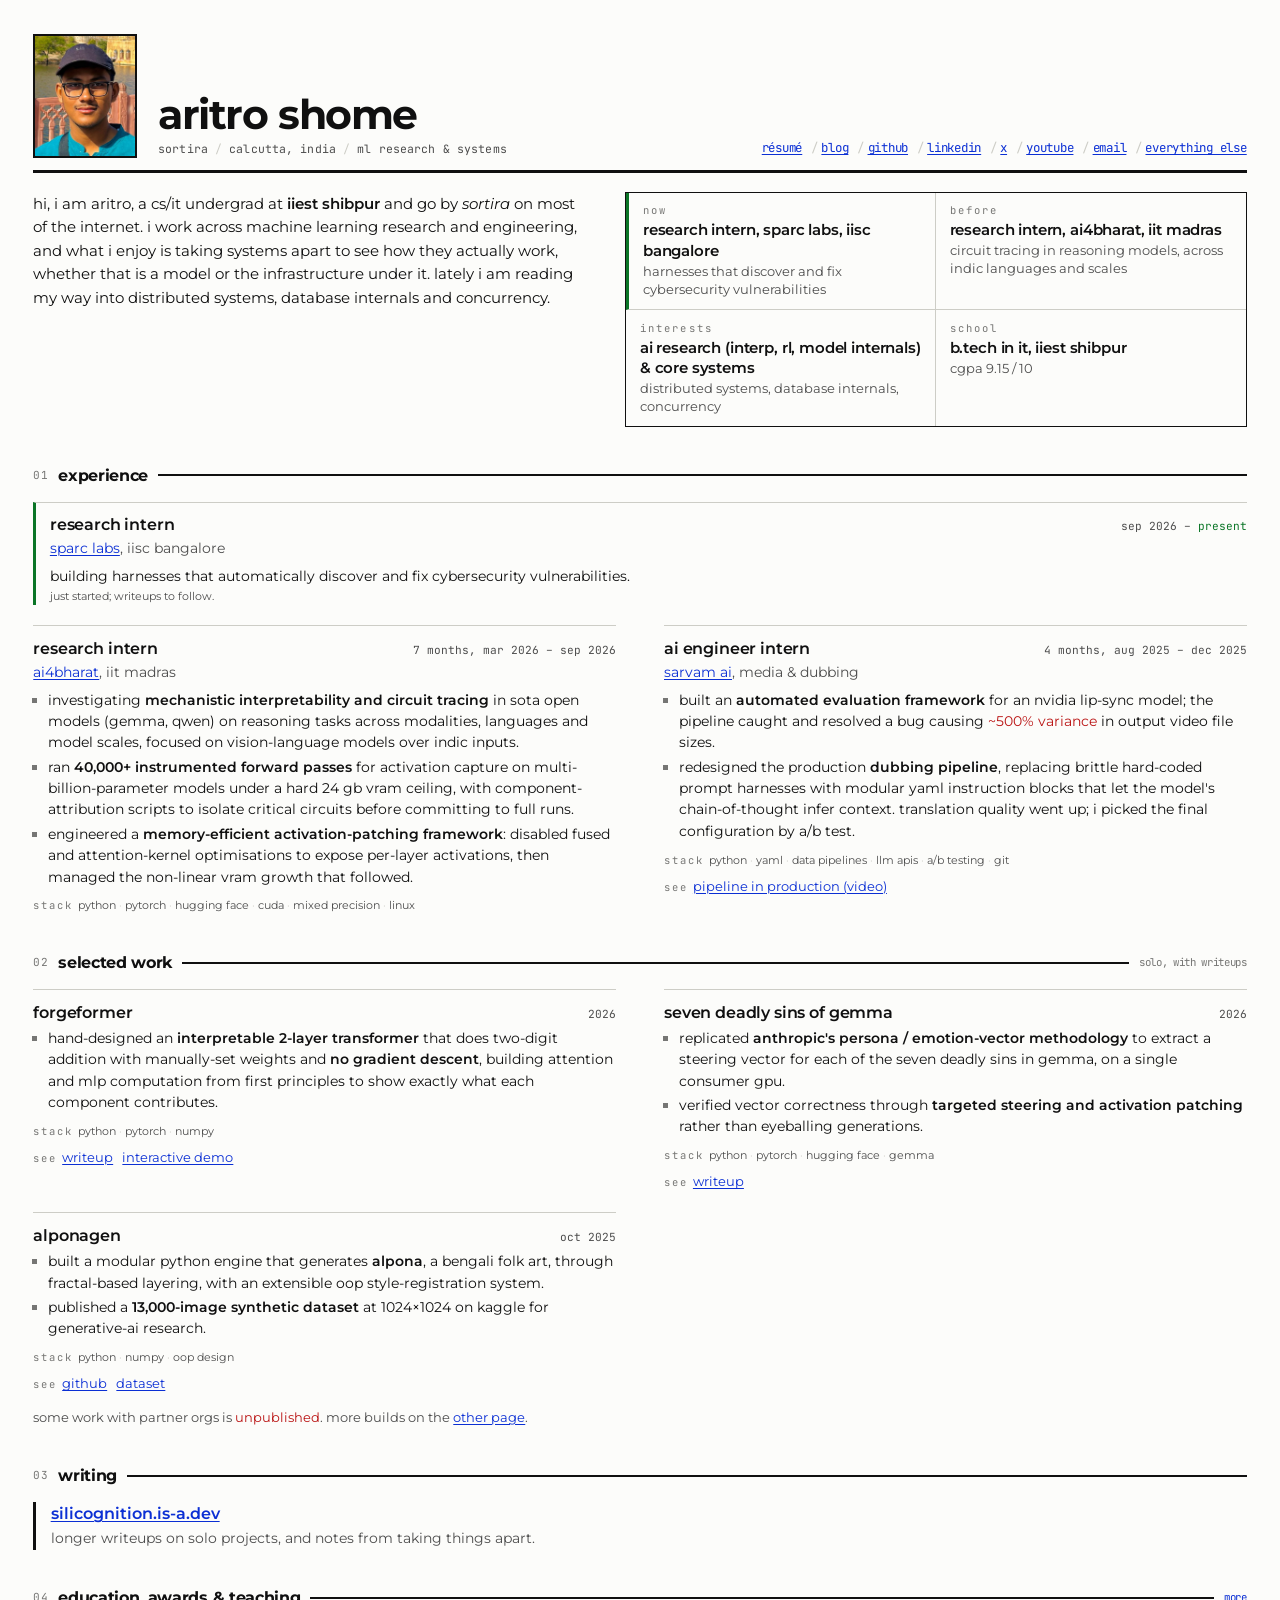
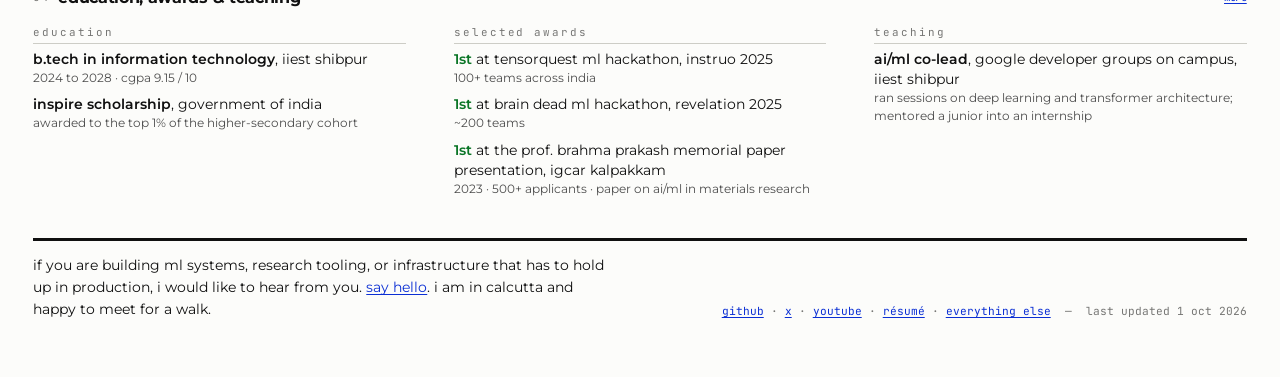
==== commit 73c05040: "career updoot" ====
--- a/index.html
+++ b/index.html
@@ -5,7 +5,7 @@
     <meta charset="UTF-8" />
     <meta name="viewport" content="width=device-width, initial-scale=1.0" />
     <title>aritro.</title>
-    <meta name="description" content="Aritro Shome (sortira), research intern at AI4Bharat, IIT Madras; previously AI engineer intern at Sarvam AI. Works across ML research, machine-learning engineering and systems." />
+    <meta name="description" content="Aritro Shome (sortira), research intern at SPARC Labs, IISc Bangalore, building harnesses that discover and fix cybersecurity vulnerabilities. Previously AI4Bharat, IIT Madras and Sarvam AI." />
     <meta name="author" content="Aritro Shome" />
     <link rel="canonical" href="https://aritro.is-a.dev/" />
     <meta name="theme-color" content="#fcfcfa" />
@@ -14,7 +14,7 @@
     <meta property="og:type" content="profile" />
     <meta property="og:site_name" content="Aritro Shome" />
     <meta property="og:title" content="Aritro Shome, machine learning, systems &amp; research engineering" />
-    <meta property="og:description" content="Research intern at AI4Bharat, IIT Madras. Previously Sarvam AI. ML research, ML engineering and systems." />
+    <meta property="og:description" content="Research intern at SPARC Labs, IISc Bangalore, on harnesses that find and fix security vulnerabilities. Previously AI4Bharat, IIT Madras and Sarvam AI." />
     <meta property="og:url" content="https://aritro.is-a.dev/" />
     <meta property="og:image" content="https://aritro.is-a.dev/og.png" />
     <meta property="og:image:width" content="1200" />
@@ -29,7 +29,7 @@
     <meta name="twitter:site" content="@silicognition" />
     <meta name="twitter:creator" content="@silicognition" />
     <meta name="twitter:title" content="Aritro Shome, machine learning, systems &amp; research engineering" />
-    <meta name="twitter:description" content="Research intern at AI4Bharat, IIT Madras. Previously Sarvam AI. ML research, ML engineering and systems." />
+    <meta name="twitter:description" content="Research intern at SPARC Labs, IISc Bangalore, on harnesses that find and fix security vulnerabilities. Previously AI4Bharat, IIT Madras and Sarvam AI." />
     <meta name="twitter:image" content="https://aritro.is-a.dev/og.png" />
 
     <link rel="icon" href="icon-32.png" sizes="32x32" type="image/png" />
@@ -55,9 +55,9 @@
             "jobTitle": "Research Intern, Software Engineer, Machine Learning Engineer, Artificial Intelligence Engineer, Deep Learning Engineer, Large Language Model Engineer",
             "description": "Student engineer working across machine-learning research, ML engineering and systems.",
             "sameAs": ["https://github.com/sortira", "https://www.linkedin.com/in/aritroshome/", "https://x.com/silicognition", "https://www.youtube.com/@thearitroshomefromtech", "https://silicognition.is-a.dev/"],
-            "worksFor": { "@type": "Organization", "name": "AI4Bharat, IIT Madras", "url": "https://ai4bharat.iitm.ac.in/" },
+            "worksFor": { "@type": "Organization", "name": "SPARC Labs, IISc Bangalore", "url": "https://www.sparc-labs.in/" },
             "alumniOf": { "@type": "CollegeOrUniversity", "name": "Indian Institute of Engineering Science and Technology, Shibpur" },
-            "knowsAbout": ["software engineering", "machine learning engineering", "mechanistic interpretability", "model evaluation", "data pipelines", "distributed systems", "concurrency", "database internals", "algorithms and data structures", "vision-language models", "multilingual NLP", "CUDA", "PyTorch"]
+            "knowsAbout": ["software engineering", "machine learning engineering", "software security", "automated vulnerability discovery", "mechanistic interpretability", "model evaluation", "data pipelines", "distributed systems", "concurrency", "database internals", "algorithms and data structures", "vision-language models", "multilingual NLP", "CUDA", "PyTorch"]
         }
     </script>
 </head>
@@ -96,13 +96,13 @@
             <ul class="facts">
                 <li class="live">
                     <span class="k">now</span>
+                    <span class="v">research intern, <b>SPARC Labs</b>, IISc Bangalore</span>
+                    <span class="m">harnesses that discover and fix cybersecurity vulnerabilities</span>
+                </li>
+                <li>
+                    <span class="k">before</span>
                     <span class="v">research intern, <b>AI4Bharat</b>, IIT Madras</span>
                     <span class="m">circuit tracing in reasoning models, across Indic languages and scales</span>
-                </li>
-                <li>
-                    <span class="k">before</span>
-                    <span class="v">ai engineer intern, <b>Sarvam AI</b></span>
-                    <span class="m">eval frameworks and the production dubbing pipeline</span>
                 </li>
                 <li>
                     <span class="k">interests</span>
@@ -120,6 +120,15 @@
         <!-- ============================= experience ============================ -->
         <section aria-labelledby="s-exp">
             <h2 id="s-exp"><span class="num">01</span> experience</h2>
+
+            <article class="entry lead">
+                <div class="entry-head">
+                    <h3>research intern</h3>
+                    <span class="when">sep 2026 &ndash; <span class="good">present</span></span>
+                </div>
+                <p class="org"><a href="https://www.sparc-labs.in/" target="_blank" rel="noopener noreferrer">SPARC Labs</a>, IISc Bangalore</p>
+                <p class="work">building harnesses that automatically discover and fix cybersecurity vulnerabilities. <span class="m">just started; writeups to follow.</span></p>
+            </article>
 
             <div class="entries">
                 <article class="entry">
@@ -263,7 +272,7 @@
             <a href="https://x.com/silicognition" target="_blank" rel="noopener noreferrer">x</a> &middot;
             <a href="https://www.youtube.com/@thearitroshomefromtech" target="_blank" rel="noopener noreferrer">youtube</a> &middot;
             <a href="resume.pdf">résumé</a> &middot;
-            <a href="other.html">everything else</a> &nbsp;&mdash;&nbsp; last updated <time datetime="2026-09-08">8 sep 2026</time>
+            <a href="other.html">everything else</a> &nbsp;&mdash;&nbsp; last updated <time datetime="2026-10-01">1 oct 2026</time>
         </p>
     </footer>
 </body>
--- a/site.css
+++ b/site.css
@@ -376,6 +376,21 @@
     border-top: 1px solid var(--rule-hair);
 }
 
+
+/* the newest role leads the section, full width and marked like the fold */
+
+.entry.lead {
+    margin-bottom: 1.3em;
+    padding-left: .85em;
+    border-left: 3px solid var(--good);
+}
+
+.entry .work {
+    margin: 0;
+    font-size: .89em;
+    line-height: 1.5;
+}
+
 .entry-head {
     display: flex;
     flex-wrap: wrap;
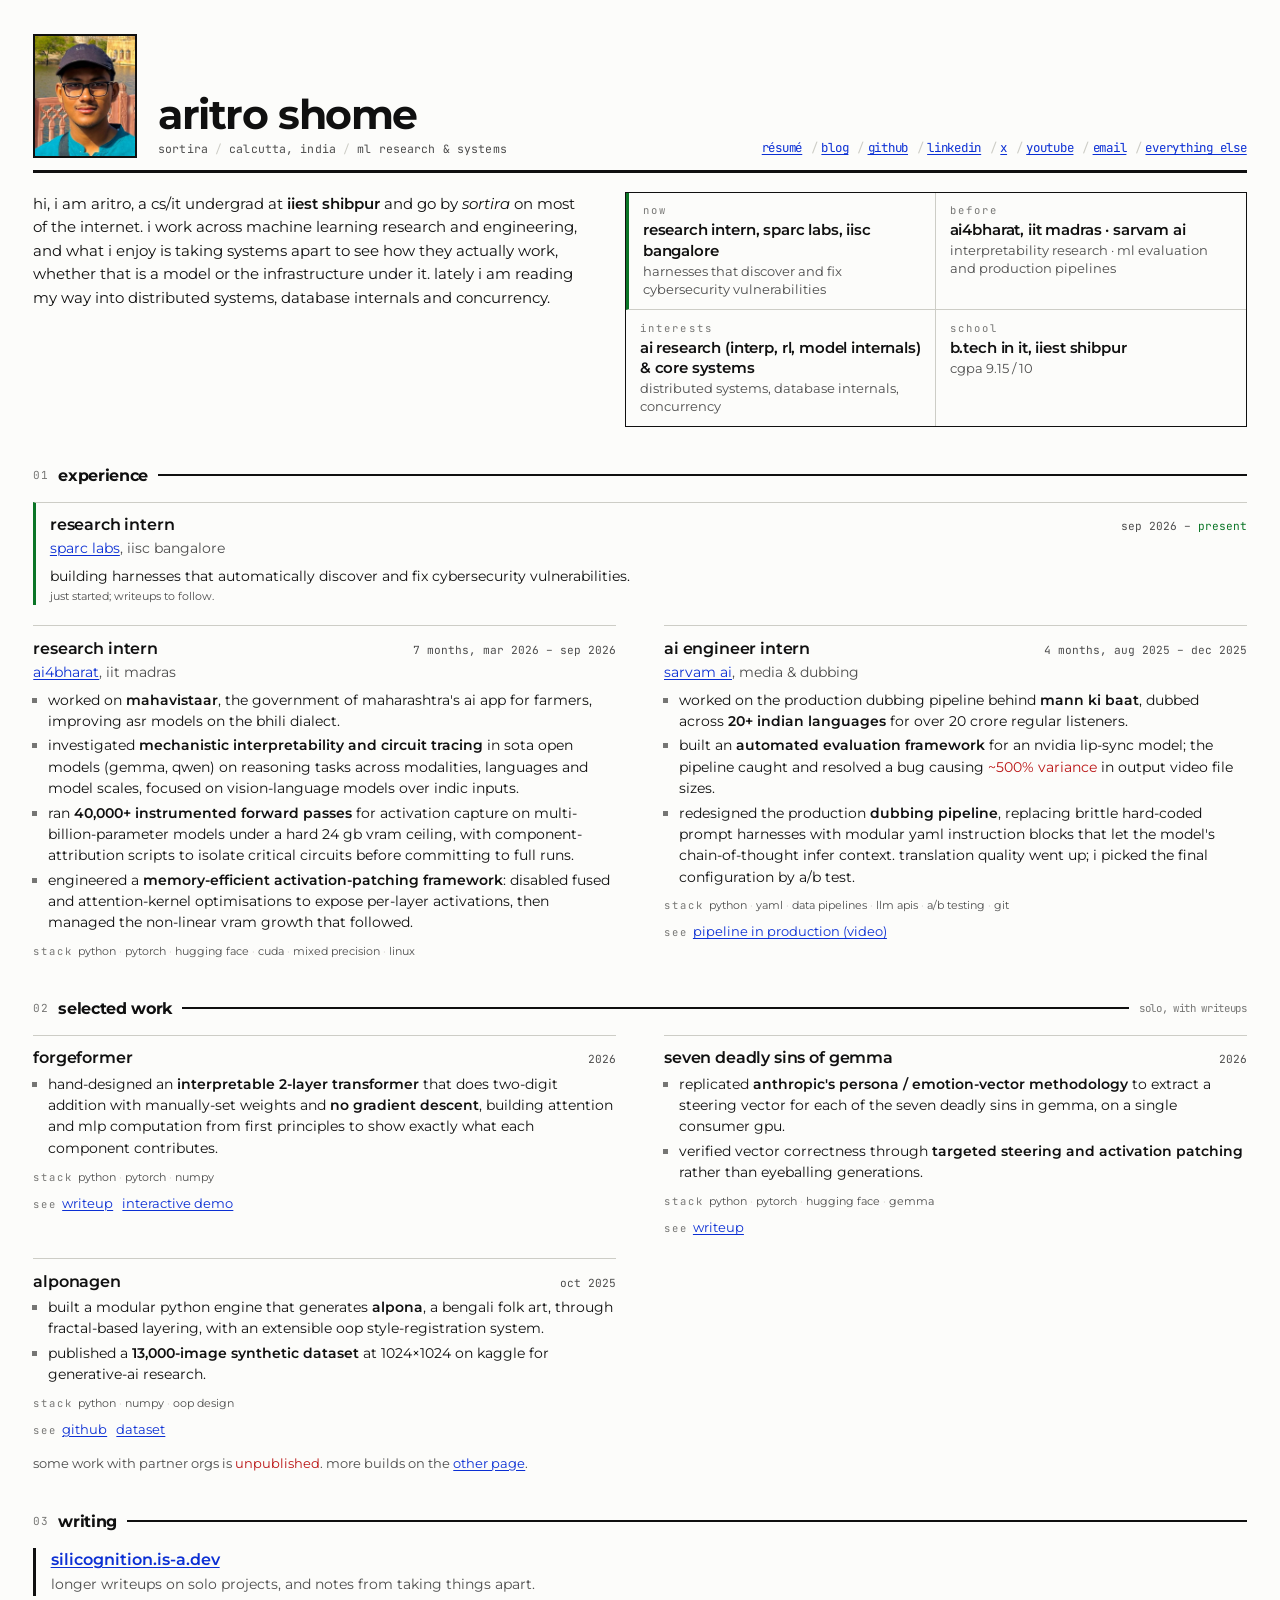
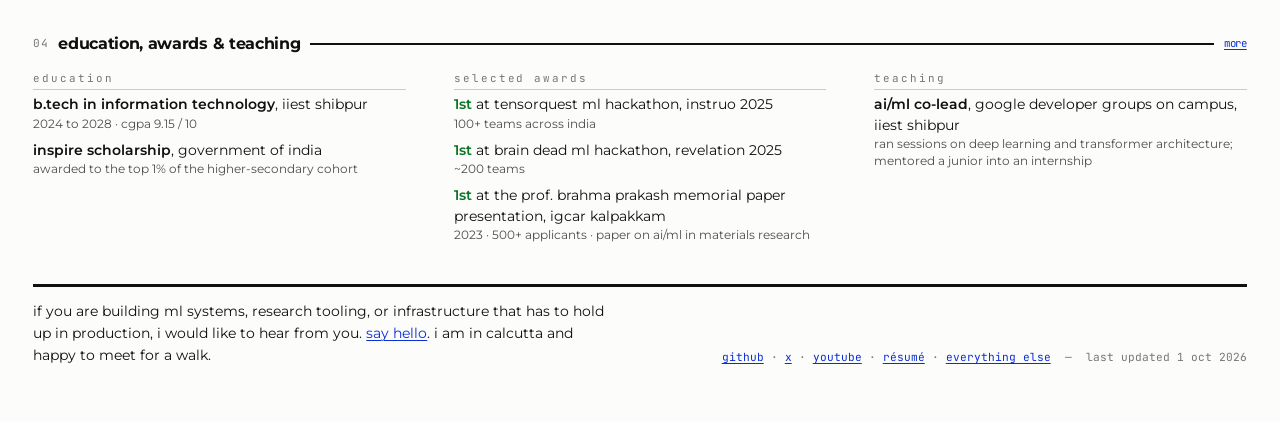
==== commit cd1dd234: "minor updoots" ====
--- a/index.html
+++ b/index.html
@@ -101,8 +101,8 @@
                 </li>
                 <li>
                     <span class="k">before</span>
-                    <span class="v">research intern, <b>AI4Bharat</b>, IIT Madras</span>
-                    <span class="m">circuit tracing in reasoning models, across Indic languages and scales</span>
+                    <span class="v"><b>AI4Bharat</b>, IIT Madras &middot; <b>Sarvam AI</b></span>
+                    <span class="m">interpretability research &middot; ml evaluation and production pipelines</span>
                 </li>
                 <li>
                     <span class="k">interests</span>
@@ -138,7 +138,8 @@
                     </div>
                     <p class="org"><a href="https://ai4bharat.iitm.ac.in/" target="_blank" rel="noopener noreferrer">AI4Bharat</a>, IIT Madras</p>
                     <ul>
-                        <li>investigating <strong>mechanistic interpretability and circuit tracing</strong> in SoTA open models (Gemma, Qwen) on reasoning tasks across modalities, languages and model scales, focused on vision-language models over Indic
+                        <li>worked on <strong>MahaVistaar</strong>, the government of maharashtra's ai app for farmers, improving ASR models on the Bhili dialect.</li>
+                        <li>investigated <strong>mechanistic interpretability and circuit tracing</strong> in SoTA open models (Gemma, Qwen) on reasoning tasks across modalities, languages and model scales, focused on vision-language models over Indic
                             inputs.</li>
                         <li>ran <strong>40,000+ instrumented forward passes</strong> for activation capture on multi-billion-parameter models under a hard 24 GB VRAM ceiling, with component-attribution scripts to isolate critical circuits before
                             committing to full runs.</li>
@@ -154,6 +155,7 @@
                     </div>
                     <p class="org"><a href="https://www.sarvam.ai/" target="_blank" rel="noopener noreferrer">Sarvam AI</a>, media &amp; dubbing</p>
                     <ul>
+                        <li>worked on the production dubbing pipeline behind <strong>Mann Ki Baat</strong>, dubbed across <strong>20+ Indian languages</strong> for over 20 crore regular listeners.</li>
                         <li>built an <strong>automated evaluation framework</strong> for an NVIDIA lip-sync model; the pipeline caught and resolved a bug causing <span class="bad">~500% variance</span> in output video file sizes.</li>
                         <li>redesigned the production <strong>dubbing pipeline</strong>, replacing brittle hard-coded prompt harnesses with modular YAML instruction blocks that let the model's chain-of-thought infer context. translation quality went
                             up; i picked the final configuration by a/b test.</li>
